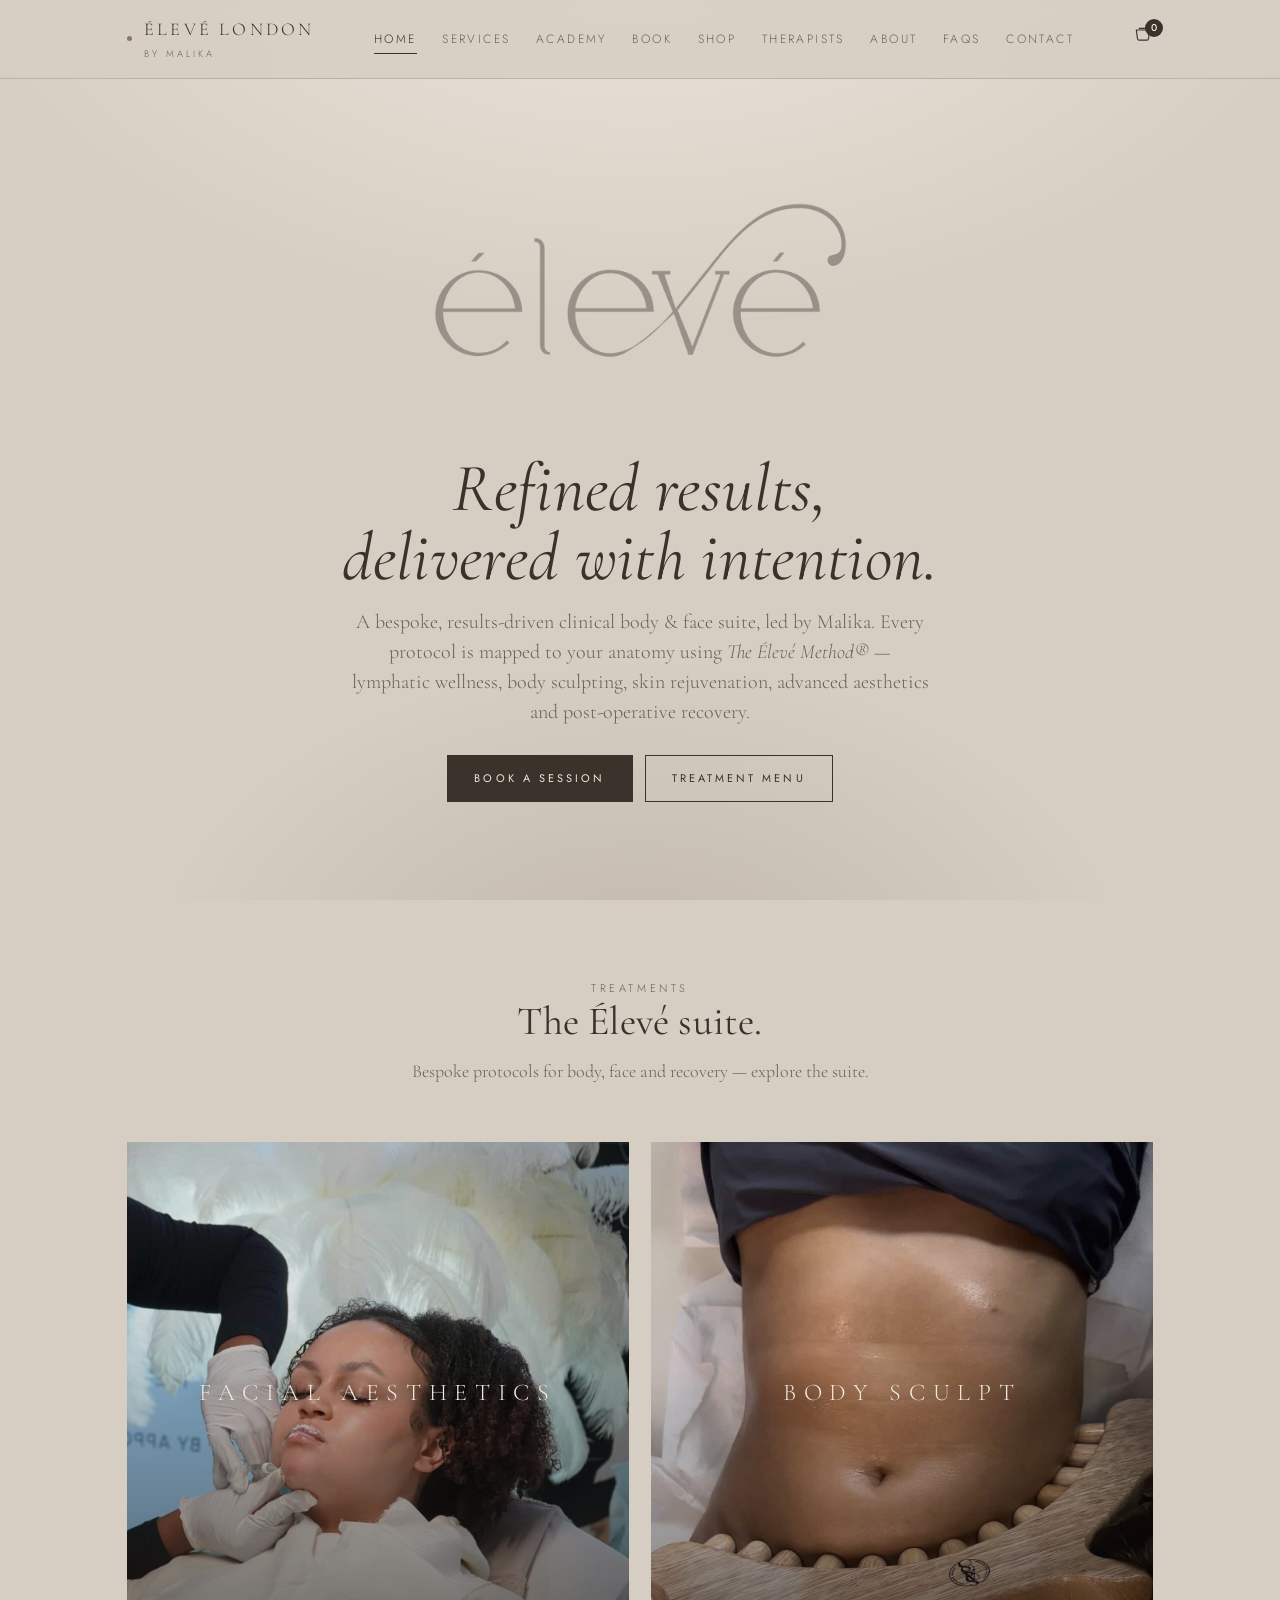
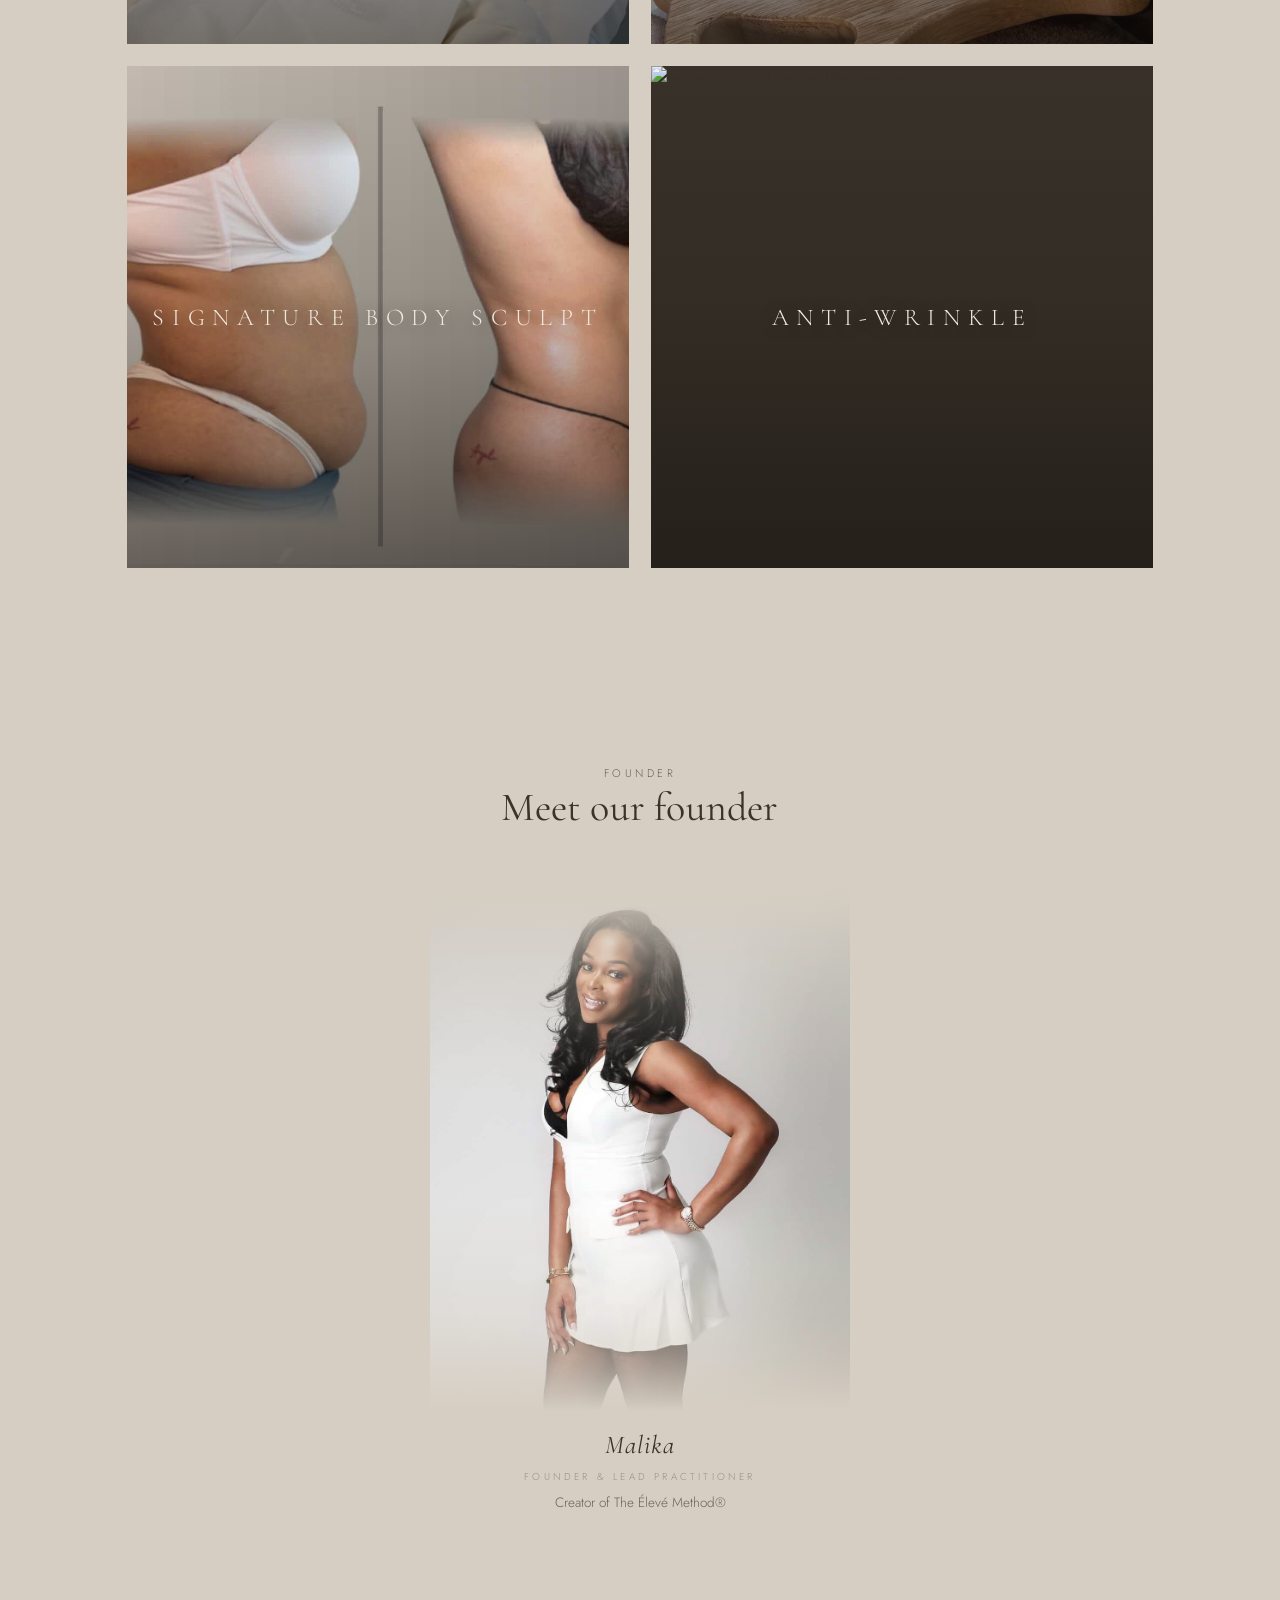
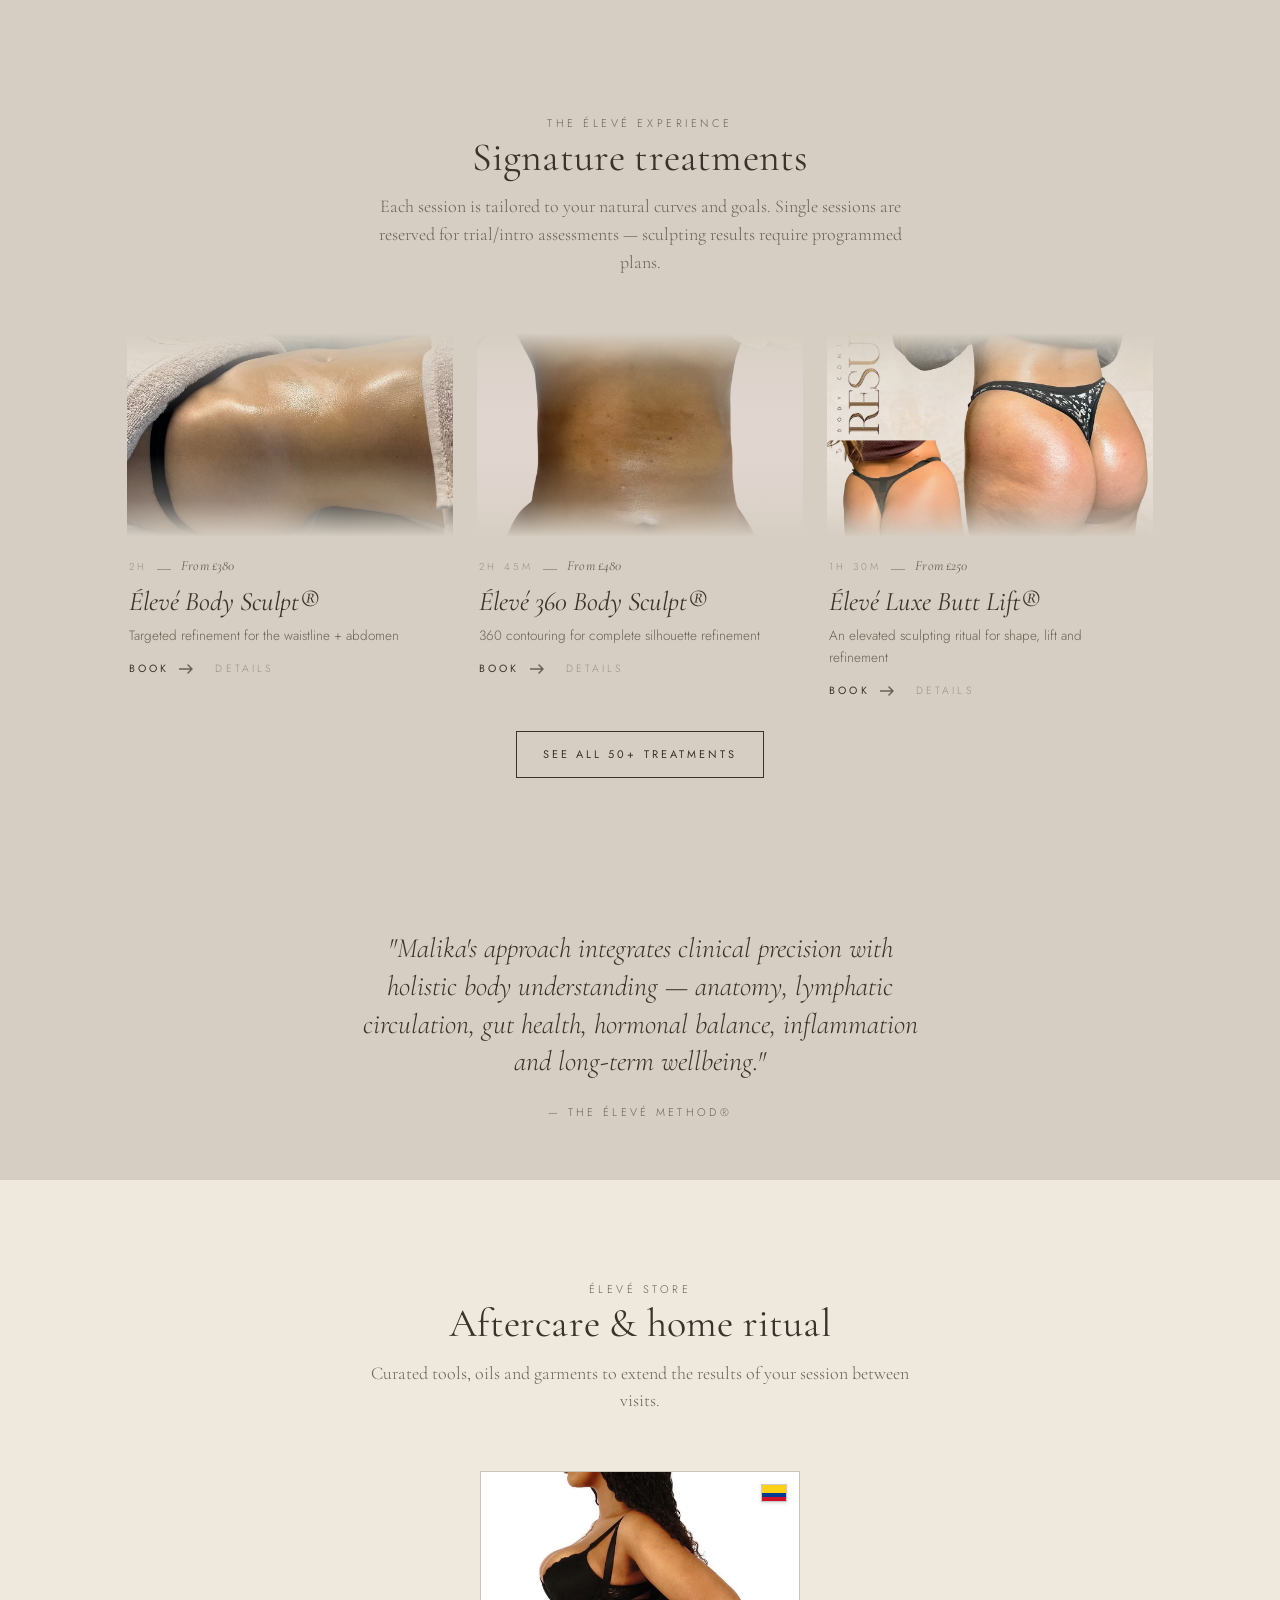
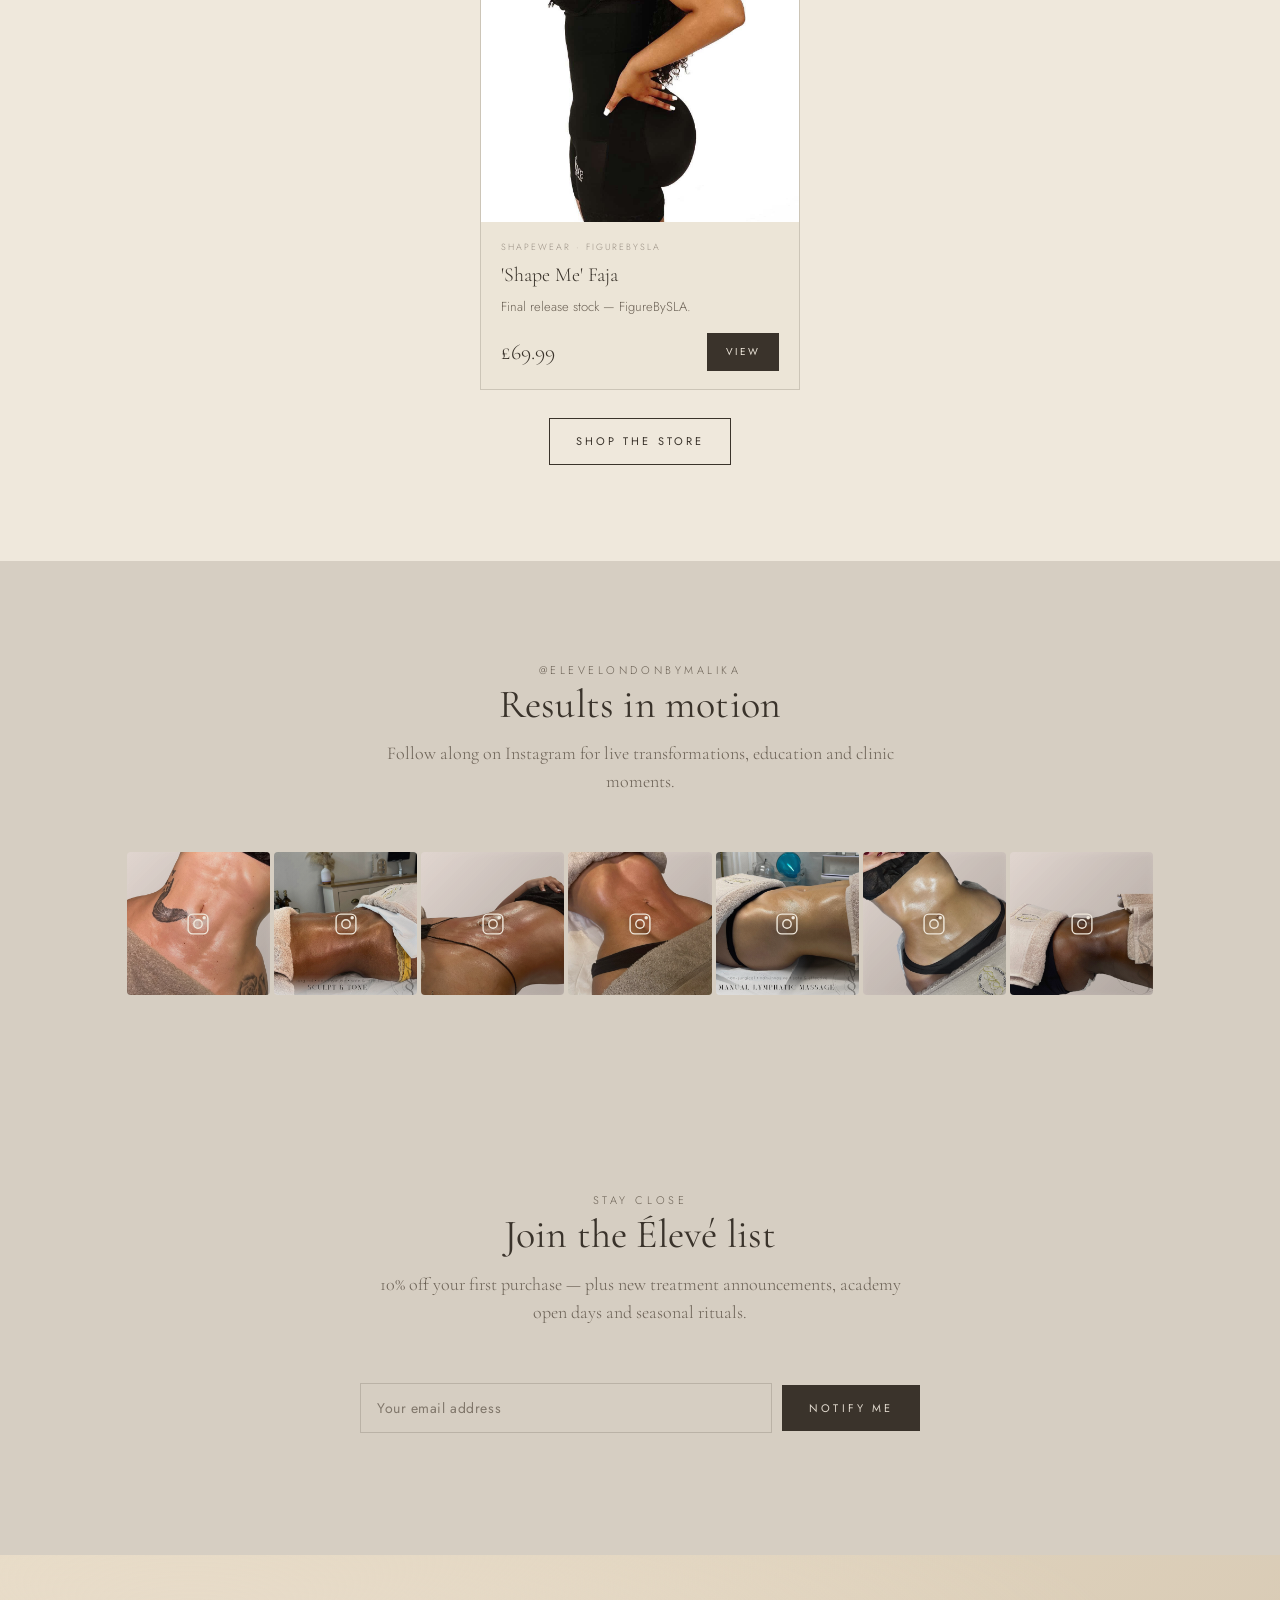
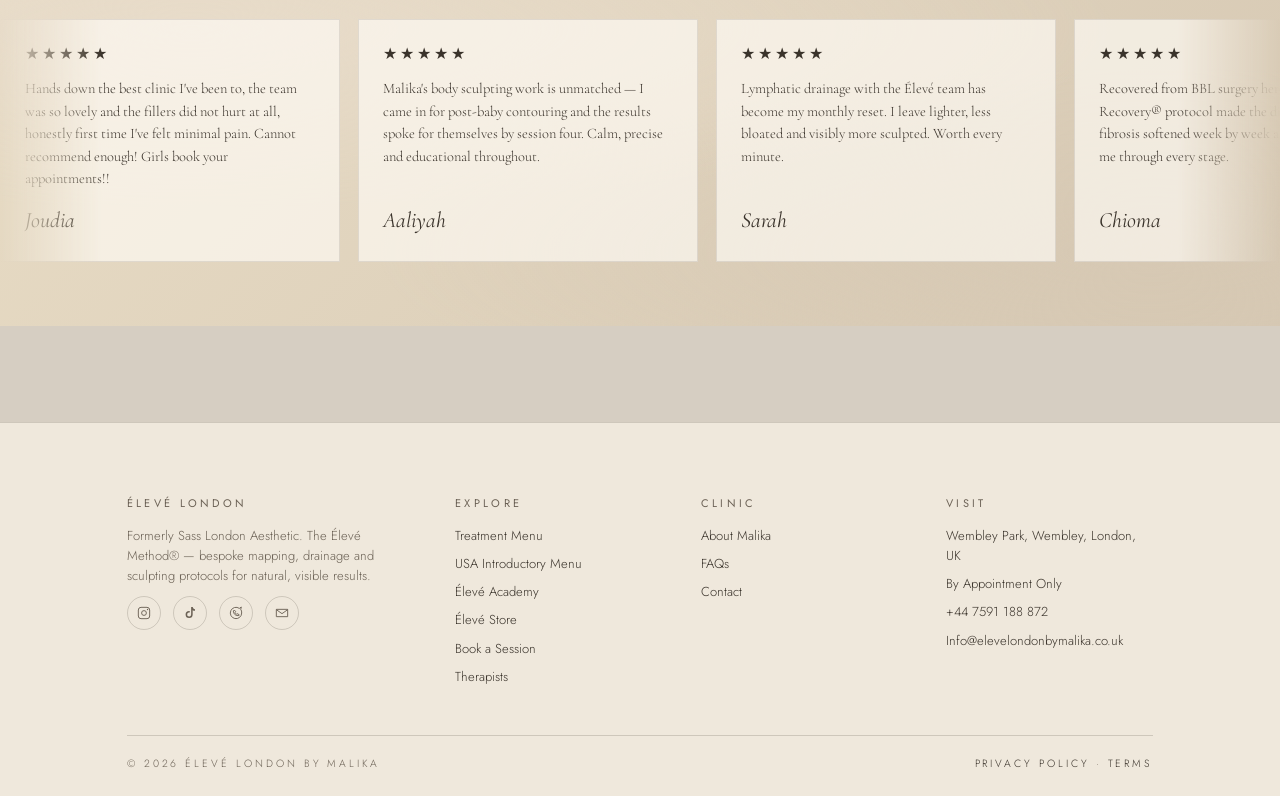
==== index.html @ 362d3569 "Home: rename Body Sculpting tile to Signature Body Sculpt with new image Co-Authored-By: Claude Sonn" ====
<!doctype html>
<html lang="en">
<head>
  <meta charset="utf-8" />
  <meta name="viewport" content="width=device-width, initial-scale=1" />
  <title>Élevé London by Malika — Body Sculpting, Post-Op Recovery, Lymphatic Drainage</title>
  <meta name="description" content="Wembley Park clinic led by Malika — The Élevé Method® for body sculpting, post-op recovery, lymphatic drainage, RF skin lift, fat dissolving and facial aesthetics. Formerly Sass London Aesthetic." />
  <meta name="theme-color" content="#d6cec2" />
  <link rel="icon" href="assets/logo.png" />
  <link rel="preconnect" href="https://fonts.googleapis.com" />
  <link rel="preconnect" href="https://fonts.gstatic.com" crossorigin />
  <link href="https://fonts.googleapis.com/css2?family=Cormorant+Garamond:ital,wght@0,300;0,400;0,500;1,300;1,400&family=Jost:wght@300;400;500&display=swap" rel="stylesheet" />
  <link rel="stylesheet" href="styles.css" />
</head>
<body>
  <div class="site">
    <header class="site-header" id="site-header"></header>

    <main>
      <section class="hero-home wrap">
        <img class="logo" src="assets/logo.png" alt="Élevé" />
        <h1>Refined results,<br/>delivered with intention.</h1>
        <p>A bespoke, results-driven clinical body &amp; face suite, led by Malika. Every protocol is mapped to your anatomy using <em>The Élevé Method®</em> — lymphatic wellness, body sculpting, skin rejuvenation, advanced aesthetics and post-operative recovery.</p>
        <div class="hero-ctas">
          <a href="book.html" class="btn">Book a Session</a>
          <a href="services.html" class="btn btn--ghost">Treatment Menu</a>
        </div>
      </section>

      <section class="section wrap">
        <div class="section-head">
          <span class="eyebrow">Treatments</span>
          <h2>The Élevé suite.</h2>
          <p>Bespoke protocols for body, face and recovery — explore the suite.</p>
        </div>
        <div class="treatment-tiles">
          <a class="treatment-tile" href="services.html#cat-face">
            <img src="assets/treatments/facial-aesthetics-2.jpg" alt="Facial aesthetics treatment" loading="lazy" />
            <span class="treatment-tile__label">Facial Aesthetics</span>
          </a>
          <a class="treatment-tile" href="services.html#cat-body">
            <img src="assets/treatments/body-sculpt-2.jpg" alt="Body sculpting treatment" loading="lazy" />
            <span class="treatment-tile__label">Body Sculpt</span>
          </a>
          <a class="treatment-tile" href="services.html#cat-body">
            <img src="assets/treatments/signature-body-sculpt.jpg" alt="Signature body sculpt treatment" loading="lazy" />
            <span class="treatment-tile__label">Signature Body Sculpt</span>
          </a>
          <a class="treatment-tile" href="services.html#cat-antiwrinkle">
            <img src="assets/treatments/anti-wrinkle.png" alt="Anti-wrinkle and dermal filler treatment" loading="lazy" />
            <span class="treatment-tile__label">Anti-Wrinkle</span>
          </a>
        </div>
      </section>

      <section class="section wrap">
        <div class="section-head">
          <span class="eyebrow">Founder</span>
          <h2>Meet our founder</h2>
        </div>
        <div class="founder-spotlight" id="teamCards"></div>
      </section>

      <section class="section wrap">
        <div class="section-head">
          <span class="eyebrow">The Élevé Experience</span>
          <h2>Signature treatments</h2>
          <p>Each session is tailored to your natural curves and goals. Single sessions are reserved for trial/intro assessments — sculpting results require programmed plans.</p>
        </div>
        <div class="grid grid--3" id="featuredServices">
          <!-- populated by JS -->
        </div>
        <div class="center" style="margin-top: 28px;">
          <a class="btn btn--ghost" href="services.html">See all 50+ treatments</a>
        </div>
      </section>

      <section class="section section--tight">
        <div class="wrap">
          <div class="quote">
            <p>"Malika's approach integrates clinical precision with holistic body understanding — anatomy, lymphatic circulation, gut health, hormonal balance, inflammation and long-term wellbeing."</p>
            <span class="cite">— The Élevé Method®</span>
          </div>
        </div>
      </section>

      <section class="section section--full">
        <div class="wrap">
          <div class="section-head">
            <span class="eyebrow">Élevé Store</span>
            <h2>Aftercare &amp; home ritual</h2>
            <p>Curated tools, oils and garments to extend the results of your session between visits.</p>
          </div>
          <div class="featured-products" id="featuredProducts"></div>
          <div class="center" style="margin-top: 28px;">
            <a class="btn btn--ghost" href="shop.html">Shop the store</a>
          </div>
        </div>
      </section>

      <section class="section wrap">
        <div class="section-head">
          <span class="eyebrow">@elevelondonbymalika</span>
          <h2>Results in motion</h2>
          <p>Follow along on Instagram for live transformations, education and clinic moments.</p>
        </div>
        <div class="ig-strip" aria-label="Instagram preview">
          <a class="ig-tile" href="https://www.instagram.com/p/DQ2MGWNjnlN/" target="_blank" rel="noopener" aria-label="View on Instagram">
            <img src="assets/ig/ig-1.jpg" alt="" loading="lazy"/>
          </a>
          <a class="ig-tile" href="https://www.instagram.com/p/C6-9T95NArk/" target="_blank" rel="noopener" aria-label="View on Instagram">
            <img src="assets/ig/ig-2.jpg" alt="" loading="lazy"/>
          </a>
          <a class="ig-tile" href="https://www.instagram.com/p/DKb__8KtPi2/?img_index=1" target="_blank" rel="noopener" aria-label="View on Instagram">
            <img src="assets/ig/ig-3.jpg" alt="" loading="lazy"/>
          </a>
          <a class="ig-tile" href="https://www.instagram.com/p/DRwgFAvDZoc/" target="_blank" rel="noopener" aria-label="View on Instagram">
            <img src="assets/ig/ig-4.jpg" alt="" loading="lazy"/>
          </a>
          <a class="ig-tile" href="https://www.instagram.com/p/C3FCpxet_jF/" target="_blank" rel="noopener" aria-label="View on Instagram">
            <img src="assets/ig/ig-5.jpg" alt="" loading="lazy"/>
          </a>
          <a class="ig-tile" href="https://www.instagram.com/p/DJTbYtBoxtx/?img_index=1" target="_blank" rel="noopener" aria-label="View on Instagram">
            <img src="assets/ig/ig-6.jpg" alt="" loading="lazy"/>
          </a>
          <a class="ig-tile" href="https://www.instagram.com/p/C5nm2thNUUs/?img_index=1" target="_blank" rel="noopener" aria-label="View on Instagram">
            <img src="assets/ig/ig-7.jpg" alt="" loading="lazy"/>
          </a>
        </div>
      </section>

      <section class="section wrap">
        <div class="section-head">
          <span class="eyebrow">Stay close</span>
          <h2>Join the Élevé list</h2>
          <p>10% off your first purchase — plus new treatment announcements, academy open days and seasonal rituals.</p>
        </div>
        <form class="signup" id="signup" novalidate>
          <label class="sr-only" for="email">Email address</label>
          <input id="email" name="email" type="email" autocomplete="email" placeholder="Your email address" required />
          <button type="submit">Notify Me</button>
          <p class="form-msg" role="status" aria-live="polite"></p>
        </form>
      </section>

      <section class="testimonials" aria-label="Client testimonials">
        <div class="testimonials__viewport">
          <div class="testimonials__track" id="testimonialsTrack"></div>
        </div>
      </section>
    </main>

    <div class="subscribe-modal" id="subscribeModal" role="dialog" aria-modal="true" aria-labelledby="subscribeModalTitle" hidden>
      <div class="subscribe-modal__backdrop" data-close></div>
      <div class="subscribe-modal__panel">
        <button class="subscribe-modal__close" type="button" aria-label="Close" data-close>×</button>
        <span class="eyebrow">10% off your first purchase</span>
        <h2 id="subscribeModalTitle">Join the Élevé list</h2>
        <p>Drop your email for new treatment announcements, academy open days and seasonal rituals — and a welcome 10% off.</p>
        <form class="signup" id="popupSignup" novalidate>
          <label class="sr-only" for="popupEmail">Email address</label>
          <input id="popupEmail" name="email" type="email" autocomplete="email" placeholder="Your email address" required />
          <button type="submit">Notify Me</button>
          <p class="form-msg" role="status" aria-live="polite"></p>
        </form>
      </div>
    </div>

    <footer class="site-footer" id="site-footer"></footer>
  </div>

  <script type="module">
    import { init, wireNewsletter } from "./js/app.js";
    import { loadServices, PRODUCTS, THERAPISTS, TESTIMONIALS } from "./data/data.js";

    init();

    /* ---------- Testimonials marquee (continuous horizontal scroll) ---------- */
    (function renderTestimonials() {
      const track = document.getElementById("testimonialsTrack");
      if (!track || !TESTIMONIALS.length) return;

      const card = (t) => `
        <article class="testimonial-card">
          <div class="testimonial-card__stars" aria-label="${t.stars} out of 5 stars">${"★".repeat(t.stars || 5)}</div>
          <blockquote class="testimonial-card__quote">${t.quote}</blockquote>
          <span class="testimonial-card__name">${t.name}</span>
        </article>
      `;
      // Render the set twice so the CSS translateX(-50%) loops seamlessly.
      track.innerHTML = TESTIMONIALS.map(card).join("") + TESTIMONIALS.map(card).join("");
    })();

    /* ---------- Subscribe pop-up (homepage only) ---------- */
    (function subscribePopup() {
      const modal = document.getElementById("subscribeModal");
      if (!modal) return;
      // Clean up any legacy flag from earlier versions.
      localStorage.removeItem("eleve.subscribePopup.dismissed");

      const KEY = "eleve.subscribePopup.dismissed";
      // Only suppress if visitor has actively dismissed it this session.
      if (sessionStorage.getItem(KEY)) return;

      wireNewsletter("popupSignup");

      const open = () => {
        modal.hidden = false;
        requestAnimationFrame(() => modal.classList.add("is-open"));
        document.body.classList.add("no-scroll");
      };
      const close = () => {
        modal.classList.remove("is-open");
        document.body.classList.remove("no-scroll");
        sessionStorage.setItem(KEY, "1");
        setTimeout(() => { modal.hidden = true; }, 300);
      };

      modal.querySelectorAll("[data-close]").forEach(el => el.addEventListener("click", close));
      document.addEventListener("keydown", (e) => {
        if (e.key === "Escape" && !modal.hidden) close();
      });
      const popupForm = modal.querySelector("#popupSignup");
      const popupMsg = popupForm?.querySelector(".form-msg");
      popupForm?.addEventListener("submit", () => {
        // wireNewsletter handles the post; only auto-close on success (.ok).
        setTimeout(() => {
          if (popupMsg?.classList.contains("ok")) close();
        }, 1600);
      });

      // Manual trigger for QA: window.elevePopup() forces it open.
      window.elevePopup = () => { sessionStorage.removeItem(KEY); open(); };

      setTimeout(open, 3000);
    })();

    const ARROW_SVG = `<svg class="arrow" viewBox="0 0 14 10" fill="none" stroke="currentColor" stroke-width="1.5" aria-hidden="true"><path d="M0 5h12M9 1l4 4-4 4" stroke-linecap="round" stroke-linejoin="round"/></svg>`;

    // Optional per-service photos — drop a jpg into /assets/services/{slug}.jpg
    // and add the slug here to use it on the home card instead of the gradient.
    const SERVICE_PHOTOS = {
      "eleve-body-sculpt":      "assets/services/eleve-body-sculpt.jpg",
      "eleve-360-body-sculpt":  "assets/services/eleve-360-body-sculpt.jpg",
      "eleve-luxe-butt-lift":   "assets/services/eleve-luxe-butt-lift.jpg",
    };

    (async () => {
      const services = await loadServices();
      const featured = ["eleve-body-sculpt", "eleve-360-body-sculpt", "eleve-luxe-butt-lift", "eleve-sculpt-detox", "eleve-rf-skin-lift", "eleve-lymp-reset-massage"]
        .map(slug => services.find(s => s.slug === slug)).filter(Boolean).slice(0, 3);
      // IG tiles: mark missing images so the placeholder overlay shows
      document.querySelectorAll(".ig-tile img").forEach(img => {
        img.addEventListener("error", () => img.parentElement.classList.add("missing"));
        if (img.complete && img.naturalWidth === 0) img.parentElement.classList.add("missing");
      });

      document.getElementById("featuredServices").innerHTML = featured.map((s) => {
        const photo = SERVICE_PHOTOS[s.slug];
        return `
        <article class="feature-card">
          <div class="feature-card__visual">
            ${photo ? `<img class="feature-card__photo" src="${photo}" alt="" loading="lazy" onerror="this.remove()"/>` : ""}
            <span class="feature-card__blob" aria-hidden="true"></span>
          </div>
          <div class="feature-card__body">
            <div class="feature-card__meta">
              <span>${s.durationLabel}</span>
              <span class="sep" aria-hidden="true"></span>
              <span class="price">From ${s.priceLabel}</span>
            </div>
            <h3 class="feature-card__title">${s.name}</h3>
            <p class="feature-card__desc">${(s.description || "").split("\n")[0]}</p>
            <div class="feature-card__actions">
              <a class="feature-card__cta" href="book.html?svc=${encodeURIComponent(s.slug)}">Book ${ARROW_SVG}</a>
              <a class="feature-card__secondary" href="services.html#${s.slug}">Details</a>
            </div>
          </div>
        </article>
      `;
      }).join("");

      const hasPhoto = (src) => typeof src === "string" && /\.(png|jpe?g|webp)$/i.test(src);
      const founder = THERAPISTS.find(t => t.id === "malika");
      if (founder) {
        document.getElementById("teamCards").innerHTML = `
          <article class="team-portrait team-portrait--solo">
            <div class="team-portrait__visual">
              ${hasPhoto(founder.avatar)
                ? `<img class="team-portrait__photo" src="${founder.avatar}" alt="${founder.name}" loading="lazy" onerror="this.remove()"/>`
                : `<span class="team-portrait__initial" aria-hidden="true">${founder.name[0]}</span>`}
            </div>
            <div class="team-portrait__body">
              <h4>${founder.name}</h4>
              <div class="role">${founder.title}</div>
              <p>${founder.short}</p>
            </div>
          </article>
        `;
      }

      const COLOMBIAN_FLAG = `<span class="co-flag" title="Sourced from Colombia" aria-label="Sourced from Colombia"><span class="co-flag__y"></span><span class="co-flag__b"></span><span class="co-flag__r"></span></span>`;
      const pFeat = PRODUCTS.filter(p => !p.hidden).slice(0, 4);
      document.getElementById("featuredProducts").innerHTML = pFeat.map(p => `
        <a class="product-card product-card--linked ${p.comingSoon ? "is-coming-soon" : ""}" href="shop.html#${p.id}">
          <div class="img-wrap">
            ${p.colombian ? COLOMBIAN_FLAG : ""}
            ${p.comingSoon ? `<span class="coming-soon-badge">Coming Soon</span>` : ""}
            <img src="${p.image}" alt="${p.name}" loading="lazy" onerror="this.onerror=null;this.src='assets/product-placeholder.svg';"/>
          </div>
          <div class="body">
            <span class="cat">${p.category}${p.brand ? ` · ${p.brand}` : ""}</span>
            <span class="name">${p.name}</span>
            <span class="tag">${p.tagline}</span>
            <div class="foot">
              <span class="price">${p.price != null ? `£${p.price}` : "—"}</span>
              <span class="btn btn--sm">${p.comingSoon ? "Notify" : "View"}</span>
            </div>
          </div>
        </a>
      `).join("");
    })();
  </script>
</body>
</html>
---- styles.css ----
:root {
  --bg: #d6cec2;
  --bg-soft: #e0d9ce;
  --bg-cream: #efe8dc;
  --ink: #3a332b;
  --ink-soft: #6b6155;
  --ink-faint: #9b9185;
  --accent: #8a7a68;
  --accent-ink: #5c4f3f;
  --rule: rgba(58, 51, 43, 0.18);
  --rule-strong: rgba(58, 51, 43, 0.36);
  --card: #ece5d7;
  --card-hover: #e4dccb;
  --success: #5a6b48;
  --error: #8a3a2a;
  --serif: "Cormorant Garamond", "Times New Roman", serif;
  --sans: "Jost", "Helvetica Neue", Arial, sans-serif;
  --max-content: 1180px;
  --gutter: clamp(24px, 6vw, 88px);
}

* { box-sizing: border-box; }

html, body {
  margin: 0; padding: 0;
  background: var(--bg);
  color: var(--ink);
  font-family: var(--sans);
  font-weight: 300;
  -webkit-font-smoothing: antialiased;
  -moz-osx-font-smoothing: grayscale;
  min-height: 100%;
}

body {
  background:
    radial-gradient(1200px 700px at 50% -10%, rgba(255, 250, 244, 0.55), transparent 60%),
    radial-gradient(900px 600px at 50% 110%, rgba(99, 84, 66, 0.18), transparent 55%),
    var(--bg);
  background-attachment: fixed;
  line-height: 1.55;
}

img { max-width: 100%; display: block; }

a { color: var(--ink); text-decoration: none; }
a:hover { color: var(--accent-ink); }

.sr-only {
  position: absolute; width: 1px; height: 1px; padding: 0; margin: -1px;
  overflow: hidden; clip: rect(0,0,0,0); border: 0;
}

/* ====== Serif / headings ====== */
h1, h2, h3, h4 {
  font-family: var(--serif);
  font-weight: 400;
  color: var(--ink);
  letter-spacing: 0.005em;
  margin: 0;
}
h1 { font-size: clamp(36px, 5.6vw, 68px); line-height: 1.02; font-style: italic; }
h2 { font-size: clamp(26px, 3.2vw, 40px); line-height: 1.12; }
h3 { font-size: clamp(18px, 1.8vw, 22px); line-height: 1.25; }
h4 { font-size: 16px; letter-spacing: 0.04em; text-transform: none; }

.eyebrow {
  font-family: var(--sans);
  font-weight: 300;
  letter-spacing: 0.32em;
  font-size: 11px;
  text-transform: uppercase;
  color: var(--ink-soft);
}

.mark {
  font-family: var(--sans);
  font-weight: 400;
  letter-spacing: 0.42em;
  font-size: 11px;
  color: var(--ink-soft);
  text-transform: uppercase;
}

.rule { border-top: 1px solid var(--rule); }

/* ====== Layout ====== */
.site {
  min-height: 100vh;
  min-height: 100svh;
  display: flex;
  flex-direction: column;
}

.wrap {
  width: 100%;
  max-width: var(--max-content);
  margin: 0 auto;
  padding: 0 var(--gutter);
}

/* ====== Header ====== */
.site-header {
  position: sticky; top: 0; z-index: 30;
  background: rgba(214, 206, 194, 0.88);
  backdrop-filter: blur(10px);
  -webkit-backdrop-filter: blur(10px);
  border-bottom: 1px solid var(--rule);
}
.nav {
  display: flex;
  align-items: center;
  justify-content: space-between;
  padding: 16px var(--gutter);
  gap: 16px;
  max-width: var(--max-content);
  margin: 0 auto;
}
.nav-brand {
  display: flex; align-items: center; gap: 12px;
  font-family: var(--serif);
  font-size: 18px;
  letter-spacing: 0.18em;
  color: var(--ink);
  text-transform: uppercase;
}
.nav-brand .dot {
  display: inline-block; width: 5px; height: 5px; border-radius: 50%;
  background: var(--accent);
}
.nav-brand small {
  display: block;
  font-family: var(--sans); font-weight: 300; font-size: 9.5px;
  letter-spacing: 0.32em; color: var(--ink-soft); text-transform: uppercase;
  margin-top: 3px;
}

.nav-links {
  display: flex; align-items: center; gap: clamp(14px, 2vw, 26px);
  font-size: 12px; letter-spacing: 0.2em; text-transform: uppercase;
  color: var(--ink-soft);
}
.nav-links a { color: var(--ink-soft); white-space: nowrap; transition: color .2s ease; }
.nav-links a.is-active, .nav-links a:hover { color: var(--ink); }
.nav-links a.is-active { position: relative; }
.nav-links a.is-active::after {
  content: ""; position: absolute; left: 0; right: 0; bottom: -6px; height: 1px; background: var(--ink);
}

.nav-actions { display: flex; align-items: center; gap: 10px; }
.nav-actions .cart-link { position: relative; }
.cart-count {
  position: absolute; top: -6px; right: -10px;
  background: var(--ink); color: var(--bg-cream);
  border-radius: 999px; font-size: 10px; font-weight: 500;
  min-width: 18px; height: 18px; display: inline-flex; align-items: center; justify-content: center;
  padding: 0 5px; letter-spacing: 0;
}

.menu-btn {
  display: none;
  background: none; border: 1px solid var(--rule); padding: 8px 10px;
  font: inherit; color: var(--ink); cursor: pointer;
}

@media (max-width: 900px) {
  .nav-links { display: none; }
  .nav-actions { gap: 18px; }
  .nav-actions .cart-link { padding-right: 6px; }
  .menu-btn { display: inline-flex; align-items: center; gap: 8px; }
  .nav-drawer.open .nav-links {
    display: flex; flex-direction: column; gap: 22px;
    position: fixed;
    top: 64px; left: 0; right: 0; bottom: 0;
    width: 100vw;
    height: calc(100dvh - 64px);
    height: calc(100vh - 64px);
    padding: 56px 32px 40px;
    background: var(--bg-cream);
    z-index: 40;
    font-family: var(--serif);
    font-size: 28px;
    letter-spacing: 0.01em;
    text-transform: none;
    align-items: flex-start;
    justify-content: flex-start;
    overflow-y: auto;
    overscroll-behavior: contain;
  }
  .nav-drawer.open .nav-links a {
    color: var(--ink);
    font-weight: 400;
    padding: 4px 0;
  }
  .nav-drawer.open .nav-links a.is-active {
    font-style: italic;
    color: var(--accent-ink);
  }
  .nav-drawer.open .nav-links a.is-active::after { display: none; }
  body:has(.nav-drawer.open) { overflow: hidden; }
}

/* ====== Buttons ====== */
.btn {
  display: inline-flex; align-items: center; justify-content: center; gap: 8px;
  appearance: none; cursor: pointer;
  background: var(--ink); color: var(--bg-cream);
  border: 1px solid var(--ink);
  padding: 14px 26px;
  font-family: var(--sans); font-weight: 400;
  letter-spacing: 0.28em; text-transform: uppercase;
  font-size: 11px;
  transition: background .25s ease, color .25s ease, transform .2s ease;
  text-align: center;
  white-space: nowrap;
}
.btn:hover { background: transparent; color: var(--ink); }
.btn:active { transform: translateY(1px); }
.btn--ghost {
  background: transparent; color: var(--ink);
}
.btn--ghost:hover { background: var(--ink); color: var(--bg-cream); }
.btn--sm { padding: 10px 18px; font-size: 10px; letter-spacing: 0.22em; }
.btn--block { width: 100%; }
.btn:disabled { opacity: 0.5; cursor: not-allowed; }

/* ====== Sections ====== */
main { flex: 1; }
.section { padding-block: clamp(48px, 8vw, 96px); }
.section--tight { padding-block: clamp(32px, 5vw, 56px); }
.section--full { background: var(--bg-cream); }
.section-head { text-align: center; margin-bottom: clamp(32px, 5vw, 56px); }
.section-head .eyebrow { margin-bottom: 12px; }
.section-head p { max-width: 60ch; margin: 14px auto 0; color: var(--ink-soft); font-family: var(--serif); font-size: clamp(15px, 1.5vw, 18px); line-height: 1.55; }

/* ====== Hero ====== */
.hero-home {
  padding: clamp(56px, 10vw, 120px) 0 clamp(40px, 6vw, 80px);
  text-align: center;
}
.hero-home .logo {
  width: min(70%, 420px); height: auto; margin: 0 auto 22px;
}
.hero-home h1 { margin-bottom: 14px; }
.hero-home p {
  max-width: 58ch; margin: 14px auto 28px;
  font-family: var(--serif); font-size: clamp(16px, 1.7vw, 20px);
  line-height: 1.5; color: var(--ink-soft);
}
.hero-ctas { display: flex; justify-content: center; gap: 12px; flex-wrap: wrap; }

/* Shop hero — editorial split layout */
.hero-shop {
  display: grid;
  grid-template-columns: minmax(0, 5fr) minmax(0, 6fr);
  min-height: clamp(520px, 80vh, 780px);
  background: var(--bg-cream);
  align-items: stretch;
  overflow: hidden;
}
.hero-shop__text {
  display: flex;
  flex-direction: column;
  justify-content: center;
  padding:
    clamp(64px, 9vw, 112px)
    clamp(32px, 5vw, 72px)
    clamp(64px, 9vw, 112px)
    max(var(--gutter), 5vw);
  max-width: 640px;
}
.hero-shop__text .eyebrow { margin-bottom: 18px; }
.hero-shop__text h1 {
  font-size: clamp(44px, 6.4vw, 88px);
  line-height: 0.98;
  margin-bottom: 22px;
}
.hero-shop__text p {
  font-family: var(--serif);
  font-size: clamp(17px, 1.6vw, 21px);
  line-height: 1.5;
  color: var(--ink-soft);
  margin: 0 0 28px;
  max-width: 44ch;
}
.hero-shop__link {
  align-self: flex-start;
  font-family: var(--sans);
  font-size: 11px;
  letter-spacing: 0.32em;
  text-transform: uppercase;
  color: var(--ink);
  padding-bottom: 4px;
  border-bottom: 1px solid var(--ink);
  transition: gap .2s ease, color .2s ease, border-color .2s ease;
  display: inline-flex;
  align-items: center;
  gap: 10px;
}
.hero-shop__link:hover {
  color: var(--accent-ink);
  border-color: var(--accent-ink);
  gap: 14px;
}

.hero-shop__image {
  position: relative;
  overflow: hidden;
  background: #e7d6c5;
  min-height: 440px;
}
.hero-shop__image img {
  position: absolute; inset: 0;
  width: 100%; height: 100%;
  object-fit: cover;
  object-position: center 20%;
}

@media (max-width: 860px) {
  /* Editorial masthead: full-bleed tall image with cream-gradient scrim for overlay text */
  .hero-shop {
    display: flex;
    flex-direction: column;
    position: relative;
    min-height: 0;
    padding: 0;
    grid-template-columns: none;
    background: #e7d6c5;
    overflow: hidden;
  }

  .hero-shop__text { display: contents; }

  .hero-shop__image {
    order: 1;
    width: 100%;
    aspect-ratio: 4 / 5;
    background: #e7d6c5;
    position: relative;
    overflow: hidden;
    min-height: 0;
  }
  .hero-shop__image::before {
    content: "";
    position: absolute;
    top: 0; left: 0; right: 0;
    height: 52%;
    background: linear-gradient(
      to bottom,
      rgba(231, 214, 197, 0.94) 0%,
      rgba(231, 214, 197, 0.78) 28%,
      rgba(231, 214, 197, 0.45) 60%,
      rgba(231, 214, 197, 0) 100%
    );
    z-index: 1;
    pointer-events: none;
  }
  .hero-shop__image img {
    position: absolute;
    inset: 0;
    width: 100%;
    height: 100%;
    object-fit: cover;
    object-position: center center;
    display: block;
  }

  /* Overlay masthead on the scrim */
  .hero-shop__text .eyebrow {
    position: absolute;
    top: clamp(32px, 8vw, 50px);
    left: 0; right: 0;
    text-align: center;
    z-index: 3;
    margin: 0;
  }
  .hero-shop__text h1 {
    position: absolute;
    top: clamp(58px, 13.5vw, 84px);
    left: 0; right: 0;
    text-align: center;
    font-size: clamp(50px, 13vw, 78px);
    line-height: 0.92;
    letter-spacing: -0.005em;
    z-index: 3;
    margin: 0;
    padding: 0 var(--gutter);
    color: var(--ink);
  }

  .hero-shop__text p {
    order: 2;
    font-family: var(--serif);
    font-style: italic;
    font-size: clamp(16px, 4.2vw, 19px);
    line-height: 1.45;
    color: var(--ink-soft);
    text-align: center;
    max-width: 32ch;
    margin: 0 auto;
    padding: clamp(28px, 7vw, 42px) var(--gutter) 0;
  }
  .hero-shop__link {
    order: 3;
    align-self: center;
    margin: clamp(20px, 5vw, 30px) 0 clamp(36px, 8vw, 52px);
  }
}

/* ====== Cards / grids ====== */
.grid { display: grid; gap: clamp(16px, 2.4vw, 24px); }
.grid--2 { grid-template-columns: repeat(2, minmax(0, 1fr)); }
.grid--3 { grid-template-columns: repeat(3, minmax(0, 1fr)); }
.grid--4 { grid-template-columns: repeat(4, minmax(0, 1fr)); }
.grid--5 {
  grid-template-columns: repeat(auto-fit, 220px);
  justify-content: center;
}

@media (max-width: 1100px) {
  .grid--5 { grid-template-columns: repeat(3, minmax(0, 1fr)); }
}
@media (max-width: 900px) {
  .grid--4 { grid-template-columns: repeat(2, minmax(0, 1fr)); }
  .grid--3 { grid-template-columns: 1fr; }
  .grid--5 { grid-template-columns: 1fr; }
}
@media (max-width: 560px) {
  .grid--2, .grid--4 { grid-template-columns: 1fr; }
}

@media (max-width: 900px) {
  .feature-card {
    max-width: 420px;
    margin: 0 auto;
    width: 100%;
  }
  .feature-card__visual { aspect-ratio: 16 / 10; }
  .feature-card__body { padding: 16px 18px 18px; gap: 6px; }
  .feature-card__title { font-size: 20px; line-height: 1.2; }
  .feature-card__desc { font-size: 13px; line-height: 1.5; }
  .feature-card__actions { padding-top: 10px; }
  .feature-card__cta { font-size: 10px; letter-spacing: 0.24em; }
  .feature-card__secondary { font-size: 10px; }

  /* Signature treatments become a horizontal snap scroller on mobile */
  #featuredServices {
    display: flex;
    grid-template-columns: none;
    overflow-x: auto;
    overflow-y: hidden;
    scroll-snap-type: x proximity;
    scroll-padding-left: var(--gutter);
    gap: 22px;
    padding: 4px var(--gutter) 12px;
    margin: 0 calc(var(--gutter) * -1);
    -webkit-overflow-scrolling: touch;
    overscroll-behavior-inline: contain;
    scrollbar-width: none;
  }
  #featuredServices::-webkit-scrollbar { display: none; }
  #featuredServices .feature-card {
    flex: 0 0 78%;
    width: 78%;
    max-width: 300px;
    min-width: 240px;
    margin: 0;
    scroll-snap-align: start;
  }
  #featuredServices .feature-card__visual { aspect-ratio: 4 / 5; }
  #featuredServices .feature-card__body { padding: 12px 6px 0; }
  #featuredServices .feature-card__title { font-size: 19px; }
  #featuredServices .feature-card__desc {
    font-size: 12.5px;
    display: -webkit-box;
    -webkit-line-clamp: 2;
    -webkit-box-orient: vertical;
    overflow: hidden;
  }
}

.card {
  background: var(--card);
  border: 1px solid var(--rule);
  padding: clamp(20px, 2.4vw, 28px);
  display: flex; flex-direction: column; gap: 12px;
  transition: background .2s ease, transform .2s ease;
}
.card:hover { background: var(--card-hover); }
.card h3 { margin-bottom: 4px; }
.card .meta {
  display: flex; gap: 14px; flex-wrap: wrap;
  font-size: 11px; letter-spacing: 0.18em; text-transform: uppercase;
  color: var(--ink-soft);
}
.card .price {
  font-family: var(--serif); font-size: clamp(20px, 2.2vw, 26px);
  color: var(--ink);
}
.card .price small { font-family: var(--sans); font-size: 11px; letter-spacing: 0.22em; text-transform: uppercase; color: var(--ink-soft); }
.card p { margin: 0; color: var(--ink-soft); font-size: 14px; line-height: 1.6; }
.card-actions { margin-top: auto; display: flex; gap: 8px; flex-wrap: wrap; }

.badge {
  display: inline-block;
  border: 1px solid var(--rule);
  padding: 4px 10px; font-size: 10px; letter-spacing: 0.22em;
  text-transform: uppercase; color: var(--ink-soft);
}
.badge--pkg { background: var(--ink); color: var(--bg-cream); border-color: var(--ink); }

/* ====== Feature card (home signature treatments) — modern editorial ====== */
.feature-card {
  position: relative;
  background: transparent;
  border: 0;
  border-radius: 0;
  padding: 0;
  display: flex; flex-direction: column;
  isolation: isolate;
}

.feature-card__visual {
  position: relative;
  aspect-ratio: 16 / 10;
  overflow: hidden;
  border-radius: 0;
  background:
    radial-gradient(120% 90% at 20% 20%,  rgba(232, 220, 203, 0.9) 0%, transparent 60%),
    radial-gradient(100% 80% at 85% 30%, rgba(214, 200, 179, 0.85) 0%, transparent 55%),
    linear-gradient(135deg, #dccfba 0%, #c4b39b 100%);
  background-size: 200% 200%, 200% 200%, 100% 100%;
  animation: meshShift 18s ease-in-out infinite alternate;
}
.feature-card__visual::after {
  content: "";
  position: absolute; inset: 0;
  background:
    linear-gradient(to bottom,
      var(--bg) 0%,
      rgba(214, 206, 194, 0.35) 18%,
      transparent 40%,
      transparent 60%,
      rgba(214, 206, 194, 0.35) 82%,
      var(--bg) 100%);
  pointer-events: none;
  z-index: 1;
}

/* When the card has a real photo, it sits on top of the gradient fallback */
.feature-card__photo {
  position: absolute; inset: 0;
  width: 100%; height: 100%;
  object-fit: cover;
  object-position: center;
  transition: transform .6s ease;
  z-index: 0;
}
.feature-card:hover .feature-card__photo { transform: scale(1.03); }
/* When a photo exists, mute the animated mesh (won't be seen anyway) and keep chips readable */
.feature-card__visual:has(.feature-card__photo) { animation: none; }
.feature-card__visual:has(.feature-card__photo) .feature-card__blob { display: none; }

.feature-card__blob {
  position: absolute;
  inset: 0;
  pointer-events: none;
  mix-blend-mode: soft-light;
  opacity: .9;
}
.feature-card__blob::before,
.feature-card__blob::after {
  content: "";
  position: absolute;
  border-radius: 50%;
  filter: blur(28px);
}
.feature-card__blob::before {
  width: 70%; height: 70%;
  top: -20%; right: -10%;
  background: radial-gradient(circle, #f3b7a6 0%, transparent 65%);
  animation: blobFloat 11s ease-in-out infinite;
}
.feature-card__blob::after {
  width: 60%; height: 60%;
  bottom: -25%; left: -15%;
  background: radial-gradient(circle, #7a5a48 0%, transparent 60%);
  animation: blobFloat 14s ease-in-out infinite reverse;
}

.feature-card__tag,
.feature-card__price-chip { display: none; }

.feature-card__body {
  padding: 18px 2px 4px;
  display: flex; flex-direction: column;
  gap: 8px;
  flex: 1;
}

.feature-card__meta {
  display: flex; align-items: baseline; gap: 10px;
  font-family: var(--sans);
  font-weight: 300;
  font-size: 10px;
  letter-spacing: 0.32em;
  text-transform: uppercase;
  color: var(--ink-faint);
}
.feature-card__meta .sep {
  width: 14px; height: 1px;
  background: var(--rule-strong);
  display: inline-block;
}
.feature-card__meta .price {
  font-family: var(--serif); font-style: italic; font-weight: 400;
  letter-spacing: 0.01em;
  text-transform: none;
  font-size: 14px;
  color: var(--ink-soft);
}

.feature-card__title {
  font-family: var(--serif);
  font-weight: 400;
  font-style: italic;
  font-size: clamp(22px, 2.1vw, 28px);
  line-height: 1.15;
  color: var(--ink);
  letter-spacing: 0;
  margin: 2px 0 0;
}

.feature-card__desc {
  color: var(--ink-soft);
  font-family: var(--sans);
  font-weight: 300;
  font-size: 13.5px;
  line-height: 1.6;
  margin: 0;
  max-width: 38ch;
}

.feature-card__actions {
  margin-top: 6px;
  padding-top: 0;
  display: flex;
  align-items: center;
  gap: 22px;
  border: 0;
}

.feature-card__cta {
  font-family: var(--sans);
  font-weight: 400;
  font-size: 10.5px;
  letter-spacing: 0.3em;
  text-transform: uppercase;
  color: var(--ink);
  text-decoration: none;
  display: inline-flex; align-items: center; gap: 10px;
  transition: gap .3s ease, color .3s ease;
}
.feature-card__cta:hover { gap: 14px; color: var(--accent-ink); }
.feature-card__cta .arrow { width: 14px; height: 10px; opacity: .7; }

.feature-card__secondary {
  font-family: var(--sans);
  font-size: 10.5px;
  letter-spacing: 0.3em;
  text-transform: uppercase;
  color: var(--ink-faint);
  text-decoration: none;
  position: relative;
  transition: color .25s ease;
}
.feature-card__secondary:hover { color: var(--ink-soft); }

.feature-card:hover .feature-card__visual { background-position: 100% 100%, 100% 100%, 0 0; }

@keyframes meshShift {
  0%   { background-position: 0% 0%, 0% 0%, 0% 0%; }
  100% { background-position: 60% 80%, 100% 50%, 100% 100%; }
}
@keyframes blobFloat {
  0%, 100% { transform: translate(0, 0) scale(1); }
  50%      { transform: translate(14px, -10px) scale(1.08); }
}
@keyframes pulseDot {
  0%   { box-shadow: 0 0 0 0 rgba(200, 92, 64, 0.55); }
  70%  { box-shadow: 0 0 0 10px rgba(200, 92, 64, 0); }
  100% { box-shadow: 0 0 0 0 rgba(200, 92, 64, 0); }
}

/* ====== Category tabs ====== */
.tabs {
  display: flex; flex-wrap: wrap; gap: 8px; justify-content: center;
  margin: 0 0 clamp(28px, 4vw, 44px);
}
.tab {
  background: transparent; border: 1px solid var(--rule);
  padding: 10px 16px; font-family: var(--sans); font-size: 11px;
  letter-spacing: 0.2em; text-transform: uppercase; color: var(--ink-soft);
  cursor: pointer; transition: all .2s ease;
}
.tab:hover { color: var(--ink); border-color: var(--ink); }
.tab.is-active { background: var(--ink); color: var(--bg-cream); border-color: var(--ink); }

/* ====== Forms ====== */
.field { display: flex; flex-direction: column; gap: 6px; margin-bottom: 14px; }
.field > label {
  font-size: 11px; letter-spacing: 0.22em; text-transform: uppercase; color: var(--ink-soft);
}
.field input, .field select, .field textarea {
  appearance: none;
  background: transparent;
  border: 1px solid var(--rule);
  padding: 13px 14px;
  font-family: var(--sans); font-size: 14px; color: var(--ink);
  outline: none;
  transition: border-color .2s ease;
  border-radius: 0;
}
.field input:focus, .field select:focus, .field textarea:focus { border-color: var(--ink); }
.field textarea { resize: vertical; min-height: 90px; }
.fields-row { display: grid; grid-template-columns: 1fr 1fr; gap: 14px; }
@media (max-width: 560px) { .fields-row { grid-template-columns: 1fr; } }

.signup {
  display: flex; flex-wrap: wrap; gap: 10px; align-items: center; justify-content: center;
  width: min(560px, 100%); margin: 0 auto;
}
.signup input[type="email"] {
  flex: 1 1 260px; min-width: 0;
  background: transparent; border: 1px solid var(--rule); border-radius: 0;
  padding: 14px 16px; font-family: var(--sans); font-size: 14px;
  letter-spacing: 0.04em; color: var(--ink); outline: none;
}
.signup input[type="email"]::placeholder { color: var(--ink-soft); opacity: 0.8; }
.signup input[type="email"]:focus { border-color: var(--ink); }
.signup button {
  appearance: none; background: var(--ink); color: var(--bg-soft);
  border: 1px solid var(--ink); padding: 14px 26px;
  font-family: var(--sans); font-weight: 400; letter-spacing: 0.28em;
  text-transform: uppercase; font-size: 11px; cursor: pointer;
  transition: background .25s ease, color .25s ease, transform .25s ease;
}
.signup button:hover { background: transparent; color: var(--ink); }
.form-msg { width: 100%; margin: 4px 0 0; font-size: 12px; letter-spacing: 0.06em; color: var(--ink-soft); min-height: 1em; text-align: center; }
.form-msg.ok { color: var(--success); }
.form-msg.err { color: var(--error); }

/* ====== Services list ====== */
.service-row {
  display: grid;
  grid-template-columns: 1fr auto;
  align-items: start;
  gap: 20px;
  padding: 22px 0;
  border-top: 1px solid var(--rule);
}
.service-row:last-child { border-bottom: 1px solid var(--rule); }
.service-row .name {
  font-family: var(--serif);
  font-size: clamp(18px, 1.8vw, 22px);
  margin-bottom: 4px;
}
.service-row .meta { font-size: 11px; letter-spacing: 0.22em; text-transform: uppercase; color: var(--ink-soft); margin-bottom: 6px; }
.service-row .desc { max-width: 72ch; color: var(--ink-soft); font-size: 14px; white-space: pre-line; }
.service-row .side { text-align: right; display: flex; flex-direction: column; gap: 10px; align-items: flex-end; min-width: 130px; }
.service-row .price { font-family: var(--serif); font-size: clamp(22px, 2.2vw, 28px); color: var(--ink); }

/* ====== Region toggle (UK ↔ USA) ====== */
.region-toggle {
  margin: 0 auto clamp(28px, 4vw, 40px);
  border: 1px solid var(--rule);
  padding: 6px;
  width: max-content;
  max-width: 100%;
  flex-wrap: wrap;
  gap: 4px;
  justify-content: center;
}
.region-toggle .tab {
  border: 1px solid transparent;
  padding: 12px 22px;
  font-size: 12px;
  letter-spacing: 0.24em;
}
.region-toggle .tab.is-active {
  background: var(--ink);
  color: var(--bg-cream);
  border-color: var(--ink);
}
@media (max-width: 480px) {
  .region-toggle { width: 100%; }
  .region-toggle .tab { flex: 1 1 0; padding: 10px 12px; letter-spacing: 0.16em; }
}

/* ====== Therapist switcher (Services menu) ====== */
.menu-switcher {
  display: flex;
  flex-direction: column;
  align-items: center;
  gap: 12px;
  margin: 0 0 24px;
}
.menu-switcher__label {
  font-family: var(--sans);
  font-size: 11px;
  letter-spacing: 0.28em;
  text-transform: uppercase;
  color: var(--ink-faint);
}
.tabs.tabs--therapist { margin-bottom: 0; }

/* ====== Session-pack picker ====== */
.pack-picker {
  margin-top: 16px;
  display: inline-flex;
  flex-direction: column;
  gap: 6px;
  max-width: 320px;
}
.pack-picker__label {
  font-family: var(--sans);
  font-size: 11px;
  letter-spacing: 0.22em;
  text-transform: uppercase;
  color: var(--ink-soft);
}
.pack-picker__select {
  appearance: none;
  background: transparent;
  border: 1px solid var(--rule);
  padding: 10px 36px 10px 12px;
  font-family: var(--serif);
  font-size: 15px;
  color: var(--ink);
  outline: none;
  cursor: pointer;
  background-image: linear-gradient(45deg, transparent 50%, var(--ink) 50%), linear-gradient(135deg, var(--ink) 50%, transparent 50%);
  background-position: calc(100% - 18px) 50%, calc(100% - 12px) 50%;
  background-size: 6px 6px, 6px 6px;
  background-repeat: no-repeat;
  border-radius: 0;
  transition: border-color .2s ease;
}
.pack-picker__select:focus { border-color: var(--ink); }
.pack-picker__tagline {
  margin-top: 8px;
  font-family: var(--sans);
  font-size: 12px;
  letter-spacing: 0.06em;
  color: var(--ink-soft);
  min-height: 1em;
}
.pack-picker__tagline:empty { margin-top: 0; }

@media (max-width: 560px) {
  .service-row { grid-template-columns: 1fr; }
  .service-row .side { align-items: flex-start; text-align: left; }
}

/* ====== Model rates (Isabel) ====== */
.eyebrow--accent { color: var(--ink); }
.model-rates__head { text-align: center; margin-bottom: 28px; }
.model-rates__head h2 { margin: 8px 0 10px; }
.model-rates__head .blurb { max-width: 60ch; margin: 0 auto; }

.model-rate-row {
  border-top: 1px solid var(--rule);
  padding: 24px 0 22px;
}
.model-rate-row:last-child { border-bottom: 1px solid var(--rule); }
.model-rate-row__head {
  display: flex;
  align-items: baseline;
  justify-content: space-between;
  gap: 16px;
  flex-wrap: wrap;
  margin-bottom: 14px;
}
.model-rate-row__head h3 {
  font-family: var(--serif);
  font-size: clamp(20px, 2vw, 26px);
  margin: 0;
}
.model-rate-row__badge {
  font-family: var(--sans);
  font-size: 11px;
  letter-spacing: 0.22em;
  text-transform: uppercase;
  color: var(--ink-soft);
  border: 1px solid var(--rule);
  padding: 6px 10px;
  border-radius: 999px;
  white-space: nowrap;
}
.model-rate-row__list {
  list-style: none;
  margin: 0;
  padding: 0;
  display: grid;
  gap: 8px;
}
.model-rate-row__list li {
  display: grid;
  grid-template-columns: 1fr auto auto;
  align-items: center;
  gap: 16px;
  padding: 10px 0;
  border-top: 1px dashed var(--rule);
}
.model-rate-row__list li:first-child { border-top: 0; }
.model-rate-row__sessions {
  font-family: var(--serif);
  font-size: 17px;
  color: var(--ink);
}
.model-rate-row__price {
  font-family: var(--serif);
  font-size: clamp(18px, 1.8vw, 22px);
  color: var(--ink);
  letter-spacing: 0.01em;
}
.model-rate-row__cta {
  font-family: var(--sans);
  font-size: 11px;
  letter-spacing: 0.22em;
  text-transform: uppercase;
  color: var(--ink);
  text-decoration: none;
  border: 1px solid var(--ink);
  padding: 8px 14px;
  transition: background .2s ease, color .2s ease;
}
.model-rate-row__cta:hover { background: var(--ink); color: var(--bg-cream); }

@media (max-width: 560px) {
  .model-rate-row__list li {
    grid-template-columns: 1fr auto;
    gap: 8px 14px;
  }
  .model-rate-row__cta { grid-column: 1 / -1; justify-self: start; }
}

/* ====== USA introductory menu ====== */
.usa-note {
  display: flex;
  align-items: center;
  gap: 14px;
  margin: 0 0 28px;
  padding: 14px 16px;
  border: 1px solid var(--rule);
  background: var(--bg-cream);
  font-family: var(--serif);
  font-size: 14px;
  color: var(--ink-soft);
}
.usa-note__pill {
  font-family: var(--sans);
  font-size: 11px;
  letter-spacing: 0.22em;
  text-transform: uppercase;
  color: var(--ink);
  border: 1px solid var(--ink);
  padding: 4px 10px;
  white-space: nowrap;
}

.service-row--usa .tier-tag {
  display: inline-block;
  margin-left: 10px;
  font-family: var(--sans);
  font-size: 10px;
  letter-spacing: 0.24em;
  text-transform: uppercase;
  color: var(--ink-soft);
  border: 1px solid var(--rule);
  padding: 3px 8px;
  vertical-align: middle;
}
.service-row--usa .price-stack {
  display: flex;
  flex-direction: column;
  align-items: flex-end;
  gap: 2px;
  line-height: 1.1;
}
.service-row--usa .rrp {
  font-family: var(--sans);
  font-size: 12px;
  letter-spacing: 0.04em;
  color: var(--ink-faint);
  text-decoration: line-through;
  text-decoration-color: var(--ink-faint);
}
.service-row--usa .rrp em {
  font-style: normal;
  text-decoration: none;
  display: inline-block;
  margin-left: 4px;
  letter-spacing: 0.18em;
  text-transform: uppercase;
  font-size: 10px;
  color: var(--ink-faint);
}
@media (max-width: 560px) {
  .service-row--usa .price-stack { align-items: flex-start; }
}

/* ====== Product (small card) ====== */
.featured-products {
  display: grid;
  grid-template-columns: repeat(auto-fit, minmax(240px, 320px));
  gap: clamp(16px, 2vw, 24px);
  justify-content: center;
}
.product-card--linked { color: inherit; text-decoration: none; cursor: pointer; }
.product-card--linked:hover { box-shadow: 0 14px 40px rgba(58, 51, 43, 0.08); }
.product-card { background: var(--card); border: 1px solid var(--rule); display: flex; flex-direction: column; }
.product-card .img-wrap {
  position: relative;
  aspect-ratio: 1 / 1.1;
  overflow: hidden;
  background: var(--bg-cream);
  display: flex; align-items: center; justify-content: center;
}
.product-card .img-wrap img { width: 100%; height: 100%; object-fit: cover; display: block; transition: transform .6s ease; }
.product-card:hover .img-wrap img { transform: scale(1.04); }
.product-card .body { padding: 18px 20px; display: flex; flex-direction: column; gap: 6px; flex: 1; }
.product-card .cat { font-size: 9px; letter-spacing: 0.22em; text-transform: uppercase; color: var(--ink-faint); white-space: nowrap; overflow: hidden; text-overflow: ellipsis; }
.product-card .name { font-family: var(--serif); font-size: 20px; }
.product-card .tag { color: var(--ink-soft); font-size: 13px; }
.product-card .product-details {
  margin-top: 8px;
  border-top: 1px solid var(--rule);
}
.product-card .product-details > summary {
  cursor: pointer;
  list-style: none;
  display: flex;
  align-items: center;
  justify-content: space-between;
  gap: 12px;
  padding: 10px 0;
  font-family: var(--sans);
  font-size: 11px;
  letter-spacing: 0.22em;
  text-transform: uppercase;
  color: var(--ink);
  user-select: none;
}
.product-card .product-details > summary::-webkit-details-marker { display: none; }
.product-card .product-details__icon {
  font-family: var(--serif);
  font-size: 18px;
  line-height: 1;
  color: var(--ink-soft);
  transition: transform .2s ease;
}
.product-card .product-details[open] .product-details__icon { transform: rotate(45deg); }
.product-card .product-details__body {
  padding-bottom: 4px;
  display: flex;
  flex-direction: column;
  gap: 8px;
}
.product-card .product-intro {
  font-family: var(--serif);
  font-style: italic;
  font-size: 14px;
  line-height: 1.45;
  color: var(--ink-soft);
  margin: 0;
}
.product-card .product-description {
  font-size: 13px;
  line-height: 1.5;
  color: var(--ink-soft);
  margin: 0;
}
.product-card .product-subhead {
  font-family: var(--sans);
  font-size: 11px;
  letter-spacing: 0.22em;
  text-transform: uppercase;
  color: var(--ink);
  margin: 4px 0 0;
}
.product-card .product-features {
  list-style: none;
  margin: 4px 0 0;
  padding: 0;
  display: flex;
  flex-direction: column;
  gap: 4px;
  font-size: 13px;
  color: var(--ink-soft);
  line-height: 1.45;
}
.product-card .product-features li {
  position: relative;
  padding-left: 14px;
}
.product-card .product-features li::before {
  content: "";
  position: absolute;
  left: 0;
  top: 0.65em;
  width: 6px;
  height: 1px;
  background: currentColor;
  opacity: 0.55;
}
.product-card .foot {
  margin-top: auto; display: flex; align-items: center; justify-content: space-between;
  padding-top: 10px;
}
.product-card .price { font-family: var(--serif); font-size: 22px; }
.product-card.is-coming-soon { align-self: start; }
.product-card.is-coming-soon .img-wrap img { filter: grayscale(0.35) brightness(0.96); opacity: 0.86; }
.product-card.is-coming-soon .price { color: var(--ink-faint); }
.product-card.is-coming-soon .foot { padding-top: 4px; }

/* Product gallery — multi-image carousel inside small card */
.product-card .img-wrap--gallery img { transition: opacity .25s ease; }
.product-card .img-wrap--gallery:hover .product-gallery__main { transform: none; }
.product-gallery__nav {
  position: absolute;
  top: 50%;
  transform: translateY(-50%);
  z-index: 3;
  width: 32px;
  height: 32px;
  border-radius: 50%;
  border: none;
  background: rgba(248, 244, 237, 0.9);
  color: var(--ink);
  display: flex;
  align-items: center;
  justify-content: center;
  cursor: pointer;
  opacity: 0;
  transition: opacity .2s ease, background .2s ease;
  box-shadow: 0 1px 6px rgba(58, 51, 43, 0.12);
}
.product-gallery__nav--prev { left: 10px; }
.product-gallery__nav--next { right: 10px; }
.product-card:hover .product-gallery__nav,
.product-gallery__nav:focus-visible { opacity: 1; }
.product-gallery__nav:hover { background: var(--bg-cream); }
.product-gallery__counter {
  position: absolute;
  bottom: 10px;
  right: 10px;
  z-index: 3;
  background: rgba(58, 51, 43, 0.78);
  color: var(--bg-cream);
  font-family: var(--sans);
  font-size: 10px;
  letter-spacing: 0.18em;
  padding: 4px 9px;
  border-radius: 999px;
  pointer-events: none;
}
.product-gallery__thumbs {
  display: flex;
  gap: 6px;
  margin-top: 4px;
  overflow-x: auto;
  scrollbar-width: none;
}
.product-gallery__thumbs::-webkit-scrollbar { display: none; }
.product-gallery__thumb {
  flex: 0 0 44px;
  width: 44px;
  height: 44px;
  padding: 0;
  border: 1px solid var(--rule);
  background: var(--bg-cream);
  cursor: pointer;
  overflow: hidden;
  opacity: 0.7;
  transition: opacity .2s ease, border-color .2s ease;
}
.product-gallery__thumb img { width: 100%; height: 100%; object-fit: cover; display: block; }
.product-gallery__thumb:hover { opacity: 0.95; }
.product-gallery__thumb.is-active { opacity: 1; border-color: var(--ink); }
@media (max-width: 720px) {
  .product-gallery__nav { opacity: 1; width: 28px; height: 28px; }
  .product-gallery__thumb { flex: 0 0 38px; width: 38px; height: 38px; }
}

.coming-soon-badge,
.final-release-badge {
  position: absolute;
  top: 12px; left: 12px;
  z-index: 2;
  background: rgba(58, 51, 43, 0.86);
  color: var(--bg-cream);
  font-family: var(--sans);
  font-weight: 400;
  font-size: 10px;
  letter-spacing: 0.28em;
  text-transform: uppercase;
  padding: 6px 10px;
}
.final-release-badge {
  background: var(--bg-cream);
  color: var(--ink);
  border: 1px solid rgba(58, 51, 43, 0.18);
}
.product-size-label {
  display: block;
  margin-top: 4px;
  font-family: var(--sans);
  font-size: 11px;
  letter-spacing: 0.22em;
  text-transform: uppercase;
  color: var(--ink-soft);
}
.product-size-select {
  width: 100%;
  padding: 8px 10px;
  border: 1px solid var(--rule);
  background: transparent;
  font: inherit;
  color: var(--ink);
  margin-top: 4px;
}

.co-flag {
  position: absolute;
  top: 12px; right: 12px;
  z-index: 2;
  display: inline-flex;
  flex-direction: column;
  width: 26px;
  height: 18px;
  border: 1px solid rgba(58, 51, 43, 0.25);
  box-shadow: 0 1px 3px rgba(58, 51, 43, 0.18);
  overflow: hidden;
  background: #fff;
}
.co-flag__y { flex: 2; background: #fcd116; }
.co-flag__b { flex: 1; background: #003893; }
.co-flag__r { flex: 1; background: #ce1126; }

.stock-list {
  list-style: none;
  margin: 8px 0 0;
  padding: 10px 12px;
  border: 1px dashed var(--rule);
  background: var(--bg-cream);
  display: flex;
  flex-wrap: wrap;
  gap: 6px 14px;
}
.stock-list li {
  display: inline-flex;
  align-items: baseline;
  gap: 6px;
  font-size: 12px;
  color: var(--ink-soft);
}
.stock-list__qty { font-family: var(--serif); font-size: 14px; color: var(--ink); }
.stock-list__size { letter-spacing: 0.18em; text-transform: uppercase; font-size: 10px; }

.store-status {
  display: flex;
  flex-wrap: wrap;
  gap: 10px;
  margin: 0 0 22px;
}
.store-status__pill {
  font-size: 11px;
  letter-spacing: 0.24em;
  text-transform: uppercase;
  padding: 8px 14px;
  border: 1px solid var(--rule);
}
.store-status__pill--live { background: var(--ink); color: var(--bg-cream); border-color: var(--ink); }
.store-status__pill--soon { background: transparent; color: var(--ink-soft); }

/* ====== Cart ====== */
.cart-list { border-top: 1px solid var(--rule); }
.cart-row {
  display: grid;
  grid-template-columns: 84px 1fr auto auto auto;
  gap: 18px;
  align-items: center;
  padding: 18px 0;
  border-bottom: 1px solid var(--rule);
}
.cart-row img { width: 72px; height: 72px; object-fit: contain; background: var(--bg-cream); padding: 8px; }
.cart-row .name { font-family: var(--serif); font-size: 18px; }
.cart-row .variant { font-size: 11px; letter-spacing: 0.2em; text-transform: uppercase; color: var(--ink-soft); }
.qty { display: inline-flex; border: 1px solid var(--rule); }
.qty button { appearance: none; background: transparent; border: 0; padding: 6px 12px; cursor: pointer; font: inherit; color: var(--ink); }
.qty input { width: 38px; text-align: center; border: 0; background: transparent; font: inherit; color: var(--ink); }
.cart-row .rm { background: transparent; border: 0; color: var(--ink-soft); cursor: pointer; font-size: 11px; letter-spacing: 0.18em; text-transform: uppercase; }
.cart-row .rm:hover { color: var(--error); }
.cart-totals { display: grid; gap: 8px; max-width: 360px; margin: 24px 0 0 auto; }
.cart-totals .row { display: flex; justify-content: space-between; font-size: 14px; color: var(--ink-soft); }
.cart-totals .row.total { font-family: var(--serif); font-size: 22px; color: var(--ink); padding-top: 10px; border-top: 1px solid var(--rule); }

@media (max-width: 640px) {
  .cart-row { grid-template-columns: 64px 1fr auto; grid-template-rows: auto auto; }
  .cart-row .qty { grid-column: 2; }
  .cart-row .rm { grid-column: 3; grid-row: 2; justify-self: end; }
}

/* ====== Booking ====== */
.booking {
  display: grid;
  grid-template-columns: minmax(0, 1fr) 320px;
  gap: clamp(20px, 3vw, 36px);
  align-items: start;
}
@media (max-width: 900px) {
  .booking { grid-template-columns: 1fr; }
}

.stepper {
  display: flex; gap: 14px; flex-wrap: wrap;
  margin-bottom: clamp(24px, 3.5vw, 36px);
  font-size: 11px; letter-spacing: 0.24em; text-transform: uppercase; color: var(--ink-faint);
}
.stepper .step { display: inline-flex; align-items: center; gap: 8px; }
.stepper .step .n {
  width: 22px; height: 22px; border-radius: 50%;
  border: 1px solid var(--rule);
  display: inline-flex; align-items: center; justify-content: center; font-size: 11px;
}
.stepper .step.is-done .n, .stepper .step.is-active .n { background: var(--ink); color: var(--bg-cream); border-color: var(--ink); }
.stepper .step.is-active { color: var(--ink); }

.therapist-card {
  background: var(--card); border: 1px solid var(--rule); padding: 20px;
  display: flex; gap: 14px; align-items: flex-start; cursor: pointer;
  transition: background .2s ease, border-color .2s ease;
}
.therapist-card:hover { background: var(--card-hover); }
.therapist-card.is-active { border-color: var(--ink); background: var(--card-hover); }
.therapist-card .avatar {
  width: 64px; height: 64px; border-radius: 50%;
  background: var(--bg-cream); flex-shrink: 0;
  display: flex; align-items: center; justify-content: center;
  font-family: var(--serif); font-size: 24px; color: var(--accent-ink);
}
.therapist-card h4 { font-family: var(--serif); font-size: 20px; margin-bottom: 2px; }
.therapist-card .role { font-size: 11px; letter-spacing: 0.2em; text-transform: uppercase; color: var(--ink-soft); }
.therapist-card p { font-size: 13px; color: var(--ink-soft); margin: 6px 0 0; }

/* Home-page editorial portraits — match the signature-treatment treatment */
.team-portrait {
  position: relative;
  background: transparent;
  border: 0;
  display: flex; flex-direction: column;
  isolation: isolate;
}
.founder-spotlight {
  display: flex;
  justify-content: center;
}
.team-portrait--solo {
  width: min(420px, 100%);
  text-align: center;
}
.team-portrait--solo .team-portrait__body { align-items: center; }
.team-portrait__visual {
  position: relative;
  aspect-ratio: 4 / 5;
  overflow: hidden;
  background:
    radial-gradient(120% 90% at 20% 20%,  rgba(232, 220, 203, 0.9) 0%, transparent 60%),
    radial-gradient(100% 80% at 85% 30%, rgba(214, 200, 179, 0.85) 0%, transparent 55%),
    linear-gradient(135deg, #dccfba 0%, #c4b39b 100%);
  background-size: 200% 200%, 200% 200%, 100% 100%;
  animation: meshShift 18s ease-in-out infinite alternate;
}
.team-portrait__visual::after {
  content: "";
  position: absolute; inset: 0;
  background: linear-gradient(to bottom,
    var(--bg) 0%,
    rgba(214, 206, 194, 0.35) 18%,
    transparent 40%,
    transparent 60%,
    rgba(214, 206, 194, 0.35) 82%,
    var(--bg) 100%);
  pointer-events: none;
  z-index: 1;
}
.team-portrait__photo {
  position: absolute; inset: 0;
  width: 100%; height: 100%;
  object-fit: cover;
  object-position: center 18%;
  z-index: 0;
}
.team-portrait__visual:has(.team-portrait__photo) { animation: none; }

.team-portrait__initial {
  position: absolute;
  inset: 0;
  display: flex; align-items: center; justify-content: center;
  font-family: var(--serif);
  font-style: italic;
  font-size: clamp(72px, 10vw, 120px);
  color: rgba(58, 51, 43, 0.22);
  z-index: 0;
  letter-spacing: 0;
}

.team-portrait__body {
  padding: 14px 2px 4px;
  display: flex; flex-direction: column;
  gap: 4px;
}
.team-portrait__body h4 {
  font-family: var(--serif);
  font-weight: 400;
  font-style: italic;
  font-size: clamp(20px, 2vw, 26px);
  color: var(--ink);
  margin: 0;
}
.team-portrait__body .role {
  font-family: var(--sans);
  font-weight: 300;
  font-size: 10px;
  letter-spacing: 0.32em;
  text-transform: uppercase;
  color: var(--ink-faint);
}
.team-portrait__body p {
  font-family: var(--sans);
  font-weight: 300;
  font-size: 13.5px;
  line-height: 1.6;
  color: var(--ink-soft);
  margin: 4px 0 0;
}

/* About-page practitioner rows — editorial 2-up with fade photo */
.team-list {
  display: flex;
  flex-direction: column;
  gap: clamp(48px, 7vw, 88px);
}
.about-practitioner {
  display: grid;
  grid-template-columns: 5fr 7fr;
  gap: clamp(24px, 4vw, 56px);
  align-items: center;
}
.about-practitioner--flip { grid-template-columns: 7fr 5fr; }
.about-practitioner--flip .about-practitioner__visual { order: 2; }
.about-practitioner--flip .about-practitioner__body { order: 1; }

.about-practitioner__visual {
  position: relative;
  aspect-ratio: 4 / 5;
  overflow: hidden;
  background:
    radial-gradient(120% 90% at 20% 20%, rgba(232, 220, 203, 0.9) 0%, transparent 60%),
    radial-gradient(100% 80% at 85% 30%, rgba(214, 200, 179, 0.85) 0%, transparent 55%),
    linear-gradient(135deg, #dccfba 0%, #c4b39b 100%);
  background-size: 200% 200%, 200% 200%, 100% 100%;
  animation: meshShift 18s ease-in-out infinite alternate;
}
.about-practitioner__visual::after {
  content: "";
  position: absolute; inset: 0;
  background: linear-gradient(to bottom,
    var(--bg) 0%,
    rgba(214, 206, 194, 0.35) 14%,
    transparent 34%,
    transparent 66%,
    rgba(214, 206, 194, 0.35) 86%,
    var(--bg) 100%);
  pointer-events: none;
  z-index: 1;
}
.about-practitioner__photo {
  position: absolute; inset: 0;
  width: 100%; height: 100%;
  object-fit: cover;
  object-position: center 18%;
  z-index: 0;
}
.about-practitioner__visual:has(.about-practitioner__photo) { animation: none; }
.about-practitioner__initial {
  position: absolute; inset: 0;
  display: flex; align-items: center; justify-content: center;
  font-family: var(--serif); font-style: italic;
  font-size: clamp(96px, 14vw, 160px);
  color: rgba(58, 51, 43, 0.22);
  z-index: 0;
}

.about-practitioner__body {
  display: flex; flex-direction: column;
  gap: 8px;
}
.about-practitioner__body h4 {
  font-family: var(--serif);
  font-style: italic;
  font-weight: 400;
  font-size: clamp(28px, 3.4vw, 42px);
  line-height: 1.1;
  color: var(--ink);
  margin: 0;
}
.about-practitioner__body .role {
  font-family: var(--sans);
  font-weight: 300;
  font-size: 11px;
  letter-spacing: 0.32em;
  text-transform: uppercase;
  color: var(--ink-faint);
  margin-bottom: 4px;
}
.about-practitioner__body p {
  font-family: var(--serif);
  font-weight: 400;
  font-size: clamp(15px, 1.4vw, 17px);
  line-height: 1.65;
  color: var(--ink-soft);
  margin: 0;
  max-width: 54ch;
}
.about-practitioner__body .specialties {
  display: flex; flex-wrap: wrap; gap: 6px;
  margin-top: 8px;
}

/* Therapist location block for Find-your-ÉLBM-Therapist page */
.therapist-loc {
  font-family: var(--sans);
  font-size: 13px;
  line-height: 1.6;
  color: var(--ink-soft);
  letter-spacing: 0.02em;
  margin: 6px 0 2px;
}
.therapist-loc strong {
  font-family: var(--serif);
  font-style: italic;
  font-weight: 400;
  font-size: 18px;
  color: var(--ink);
  letter-spacing: 0;
}
.therapist-loc span {
  display: inline-block;
  margin-top: 2px;
  font-size: 12.5px;
  color: var(--ink-faint);
}

/* Per-therapist price disclosure */
.therapist-prices {
  margin-top: 22px;
  border-top: 1px solid var(--rule);
  padding-top: 14px;
}
.therapist-prices > summary {
  cursor: pointer;
  font-family: var(--sans);
  font-size: 11px;
  letter-spacing: 0.3em;
  text-transform: uppercase;
  color: var(--ink);
  padding: 6px 0;
  list-style: none;
  display: inline-flex;
  align-items: center;
  gap: 10px;
}
.therapist-prices > summary::-webkit-details-marker { display: none; }
.therapist-prices > summary::after {
  content: "+";
  font-size: 16px;
  letter-spacing: 0;
  color: var(--ink-faint);
}
.therapist-prices[open] > summary::after { content: "−"; }
.therapist-prices__body { margin-top: 12px; }

@media (max-width: 900px) {
  .about-practitioner,
  .about-practitioner--flip {
    grid-template-columns: 1fr;
    max-width: 420px;
    margin: 0 auto;
    gap: 20px;
  }
  .about-practitioner--flip .about-practitioner__visual { order: 1; }
  .about-practitioner--flip .about-practitioner__body { order: 2; }
}

@media (max-width: 900px) {
  /* Team portraits become a horizontal snap scroller on mobile */
  #teamCards {
    display: flex;
    grid-template-columns: none;
    justify-content: flex-start;
    overflow-x: auto;
    overflow-y: hidden;
    scroll-snap-type: x proximity;
    scroll-padding-left: var(--gutter);
    gap: 22px;
    padding: 4px var(--gutter) 12px;
    margin: 0 calc(var(--gutter) * -1);
    -webkit-overflow-scrolling: touch;
    overscroll-behavior-inline: contain;
    scrollbar-width: none;
  }
  #teamCards::-webkit-scrollbar { display: none; }
  #teamCards .team-portrait {
    flex: 0 0 260px;
    width: 260px;
    max-width: 260px;
    margin: 0;
    scroll-snap-align: start;
  }
  .team-portrait__visual { aspect-ratio: 4 / 5; }
  .team-portrait__photo { object-position: center 18%; }
  .team-portrait__body { padding: 14px 4px 4px; }
  .team-portrait__body h4 { font-size: 20px; }
}

/* Calendar */
.cal {
  background: var(--card); border: 1px solid var(--rule); padding: 20px;
}
.cal-head { display: flex; align-items: center; justify-content: space-between; margin-bottom: 14px; }
.cal-head h4 { font-family: var(--serif); font-size: 20px; }
.cal-head button { background: transparent; border: 1px solid var(--rule); padding: 6px 10px; cursor: pointer; font: inherit; color: var(--ink); }
.cal-grid { display: grid; grid-template-columns: repeat(7, 1fr); gap: 4px; }
.cal-grid .day-label { text-align: center; font-size: 10px; letter-spacing: 0.22em; text-transform: uppercase; color: var(--ink-faint); padding: 6px 0; }
.cal-day {
  appearance: none; border: 1px solid transparent; background: transparent;
  aspect-ratio: 1 / 1; font: inherit; color: var(--ink);
  cursor: pointer; transition: all .15s ease;
  display: inline-flex; align-items: center; justify-content: center;
}
.cal-day:hover:not(:disabled) { border-color: var(--ink); }
.cal-day.is-selected { background: var(--ink); color: var(--bg-cream); border-color: var(--ink); }
.cal-day:disabled { color: var(--ink-faint); cursor: not-allowed; }
.cal-day.is-other { color: transparent; pointer-events: none; }

.slots { display: grid; grid-template-columns: repeat(auto-fill, minmax(110px, 1fr)); gap: 8px; margin-top: 16px; }
.slot {
  appearance: none; background: transparent; border: 1px solid var(--rule);
  padding: 10px; font: inherit; color: var(--ink); cursor: pointer;
  font-size: 13px; letter-spacing: 0.1em;
  transition: all .15s ease;
}
.slot:hover:not(:disabled) { border-color: var(--ink); }
.slot.is-selected { background: var(--ink); color: var(--bg-cream); border-color: var(--ink); }
.slot:disabled { color: var(--ink-faint); cursor: not-allowed; text-decoration: line-through; }

/* Summary */
.summary {
  background: var(--bg-cream); border: 1px solid var(--rule);
  padding: 20px; display: flex; flex-direction: column; gap: 10px;
  position: sticky; top: 86px;
}
.summary h4 { font-family: var(--serif); font-size: 18px; }
.summary .row { display: flex; justify-content: space-between; gap: 12px; font-size: 13px; color: var(--ink-soft); }
.summary .row.total { font-family: var(--serif); font-size: 20px; color: var(--ink); padding-top: 10px; border-top: 1px solid var(--rule); }

/* ====== Pricing list (per therapist) ====== */
.pricing-head { display: flex; gap: 10px; flex-wrap: wrap; justify-content: center; margin-bottom: 36px; }
.pricing-group { margin-bottom: 40px; }
.pricing-group h3 { margin-bottom: 8px; }
.pricing-group .blurb { color: var(--ink-soft); font-family: var(--serif); font-size: 16px; margin-bottom: 16px; }

/* ====== Instagram strip ====== */
.ig-strip { display: grid; grid-template-columns: repeat(7, 1fr); gap: 4px; }
.ig-tile {
  aspect-ratio: 1;
  background: var(--card);
  display: block; overflow: hidden; position: relative;
  border-radius: 4px;
}
.ig-tile img {
  width: 100%; height: 100%;
  object-fit: cover;
  transition: transform .5s ease;
  display: block;
}
/* Fallback placeholder icon shown when the <img> is missing/errored */
.ig-tile::after {
  content: ""; position: absolute; inset: 0;
  background: url('assets/ig-placeholder.svg') center/34% no-repeat, linear-gradient(135deg, #d6cec2, #c9bfae);
  opacity: 0;
  transition: opacity .2s ease;
  pointer-events: none;
}
.ig-tile:has(img[src=""]), .ig-tile:has(img:not([src])) { }
.ig-tile img[alt=""]:not([src]), .ig-tile img[src$="ig-1.jpg"], .ig-tile img[src$="ig-2.jpg"],
.ig-tile img[src$="ig-3.jpg"], .ig-tile img[src$="ig-4.jpg"],
.ig-tile img[src$="ig-5.jpg"], .ig-tile img[src$="ig-6.jpg"] { background: var(--card); }
/* If the image fails to load, JS adds .missing to expose the IG placeholder */
.ig-tile.missing::after { opacity: 1; }
.ig-tile.missing img { opacity: 0; }

/* Always-visible IG icon overlay; hover deepens the background */
.ig-tile::before {
  content: "";
  position: absolute; inset: 0;
  background:
    url('assets/ig-placeholder.svg') center/28px no-repeat,
    linear-gradient(135deg, rgba(58,51,43,0.0), rgba(58,51,43,0.22));
  transition: background .25s ease;
  pointer-events: none;
  z-index: 1;
  filter: drop-shadow(0 1px 3px rgba(0,0,0,.35));
}
.ig-tile:hover::before {
  background:
    url('assets/ig-placeholder.svg') center/30px no-repeat,
    linear-gradient(135deg, rgba(58,51,43,0.1), rgba(58,51,43,0.55));
}
.ig-tile:hover img { transform: scale(1.05); }

@media (max-width: 900px) {
  .ig-strip { grid-template-columns: repeat(3, 1fr); gap: 3px; }
  .ig-strip a:nth-child(n+7) { display: none; } /* trim to 6 on smaller screens */
}

/* ====== Testimonials ====== */
.quote {
  text-align: center;
  max-width: 62ch; margin: 0 auto;
}
.quote p {
  font-family: var(--serif); font-style: italic;
  font-size: clamp(20px, 2.4vw, 28px); line-height: 1.35; color: var(--ink);
  margin: 0 0 18px;
}
.quote .cite { font-size: 11px; letter-spacing: 0.3em; text-transform: uppercase; color: var(--ink-soft); }

/* ====== FAQ ====== */
.faq-item { border-top: 1px solid var(--rule); }
.faq-item:last-child { border-bottom: 1px solid var(--rule); }
.faq-item summary {
  padding: 22px 0; cursor: pointer; list-style: none;
  display: flex; justify-content: space-between; align-items: center; gap: 20px;
  font-family: var(--serif); font-size: clamp(18px, 1.7vw, 22px); color: var(--ink);
}
.faq-item summary::-webkit-details-marker { display: none; }
.faq-item summary::after {
  content: "+"; font-family: var(--sans); color: var(--accent); font-size: 20px;
  transition: transform .2s ease;
}
.faq-item[open] summary::after { content: "–"; }
.faq-item .a { padding: 0 0 22px; color: var(--ink-soft); font-size: 15px; line-height: 1.6; max-width: 76ch; }

/* ====== Footer ====== */
.site-footer {
  margin-top: clamp(48px, 8vw, 96px);
  padding: clamp(40px, 6vw, 72px) 0 24px;
  border-top: 1px solid var(--rule);
  background: var(--bg-cream);
}
.footer-grid {
  display: grid; gap: clamp(24px, 3vw, 40px);
  grid-template-columns: 1.4fr repeat(3, 1fr);
}
@media (max-width: 900px) { .footer-grid { grid-template-columns: 1fr 1fr; } }
@media (max-width: 560px) { .footer-grid { grid-template-columns: 1fr; } }
.footer-col h5 {
  font-family: var(--sans); font-weight: 400;
  font-size: 11px; letter-spacing: 0.3em; text-transform: uppercase; color: var(--ink-soft);
  margin: 0 0 14px;
}
.footer-col ul { list-style: none; padding: 0; margin: 0; display: flex; flex-direction: column; gap: 8px; font-size: 13px; }
.footer-col a { color: var(--ink); }
.footer-col a:hover { color: var(--accent-ink); }
.footer-col p { margin: 0 0 8px; font-size: 13px; color: var(--ink-soft); }
.site-footer .social { display: flex; gap: 12px; margin-top: 10px; }
.site-footer .ico {
  color: var(--ink-soft); display: inline-flex; padding: 8px; border-radius: 999px;
  transition: color .2s ease, transform .2s ease;
  border: 1px solid var(--rule);
}
.site-footer .ico:hover { color: var(--ink); }
.footer-copy {
  margin-top: clamp(32px, 5vw, 48px); padding-top: 20px;
  border-top: 1px solid var(--rule);
  display: flex; justify-content: space-between; gap: 16px; flex-wrap: wrap;
  font-size: 10.5px; letter-spacing: 0.28em; text-transform: uppercase; color: var(--ink-soft);
}

/* ====== Toast ====== */
.toast {
  position: fixed; left: 50%; bottom: 24px; transform: translateX(-50%) translateY(120%);
  background: var(--ink); color: var(--bg-cream);
  padding: 14px 22px; font-size: 12px; letter-spacing: 0.18em;
  text-transform: uppercase;
  transition: transform .3s ease;
  z-index: 80;
}
.toast.show { transform: translateX(-50%) translateY(0); }

/* ====== Utility ====== */
.center { text-align: center; }
.hstack { display: flex; gap: 10px; flex-wrap: wrap; align-items: center; }
.vstack { display: flex; flex-direction: column; gap: 10px; }
.muted { color: var(--ink-soft); }
.pill {
  display: inline-block; padding: 4px 10px; border: 1px solid var(--rule);
  font-size: 10px; letter-spacing: 0.24em; text-transform: uppercase; color: var(--ink-soft);
}

@media (prefers-reduced-motion: reduce) {
  * { animation: none !important; transition: none !important; }
}

/* ====== Testimonials marquee (above footer) ====== */
.testimonials {
  position: relative;
  margin: 0;
  padding: clamp(40px, 6vw, 64px) 0;
  background:
    radial-gradient(120% 80% at 15% 20%, rgba(232, 220, 203, 0.85) 0%, transparent 60%),
    radial-gradient(110% 90% at 90% 80%, rgba(214, 200, 179, 0.8) 0%, transparent 55%),
    linear-gradient(135deg, #e8dcc5 0%, #d6c8b3 100%);
  overflow: hidden;
}
.testimonials__viewport {
  width: 100%;
  overflow: hidden;
  mask-image: linear-gradient(90deg, transparent 0, #000 8%, #000 92%, transparent 100%);
  -webkit-mask-image: linear-gradient(90deg, transparent 0, #000 8%, #000 92%, transparent 100%);
}
.testimonials__track {
  display: flex;
  gap: 18px;
  width: max-content;
  animation: testimonials-scroll 48s linear infinite;
}
.testimonials:hover .testimonials__track { animation-play-state: paused; }

@keyframes testimonials-scroll {
  from { transform: translateX(0); }
  to   { transform: translateX(-50%); }
}

.testimonial-card {
  flex: 0 0 auto;
  width: clamp(260px, 28vw, 340px);
  padding: 22px 24px 24px;
  background: rgba(255, 252, 246, 0.65);
  border: 1px solid rgba(58, 51, 43, 0.12);
  display: flex;
  flex-direction: column;
  gap: 12px;
  color: var(--ink);
}
.testimonial-card__stars {
  font-size: 16px;
  letter-spacing: 0.18em;
  color: var(--ink);
}
.testimonial-card__quote {
  margin: 0;
  font-family: var(--serif);
  font-weight: 300;
  font-size: 14.5px;
  line-height: 1.55;
  color: var(--ink);
  display: -webkit-box;
  -webkit-line-clamp: 6;
  -webkit-box-orient: vertical;
  overflow: hidden;
}
.testimonial-card__name {
  font-family: var(--serif);
  font-style: italic;
  font-weight: 400;
  font-size: 22px;
  color: var(--ink);
  margin-top: auto;
}
@media (prefers-reduced-motion: reduce) {
  .testimonials__track { animation: none; }
}

/* ====== Subscribe popup ====== */
body.no-scroll { overflow: hidden; }

.subscribe-modal {
  position: fixed;
  inset: 0;
  z-index: 9000;
  display: grid;
  place-items: center;
  padding: 16px;
}
.subscribe-modal[hidden] { display: none; }
.subscribe-modal__backdrop {
  position: absolute; inset: 0;
  background: rgba(20, 16, 12, 0.55);
  opacity: 0;
  transition: opacity 0.3s ease;
}
.subscribe-modal__panel {
  position: relative;
  width: min(460px, 100%);
  background: var(--bg-cream);
  padding: clamp(28px, 5vw, 44px) clamp(24px, 5vw, 40px);
  text-align: center;
  transform: translateY(16px) scale(0.97);
  opacity: 0;
  transition: opacity 0.3s ease, transform 0.3s ease;
  box-shadow: 0 30px 80px rgba(0, 0, 0, 0.18);
}
.subscribe-modal.is-open .subscribe-modal__backdrop { opacity: 1; }
.subscribe-modal.is-open .subscribe-modal__panel {
  transform: translateY(0) scale(1);
  opacity: 1;
}
.subscribe-modal__close {
  position: absolute;
  top: 10px; right: 12px;
  width: 36px; height: 36px;
  background: transparent;
  border: 0;
  font-size: 28px;
  line-height: 1;
  color: var(--ink);
  cursor: pointer;
  padding: 0;
  font-family: var(--serif);
}
.subscribe-modal__close:hover { opacity: 0.7; }
.subscribe-modal__panel .eyebrow { display: block; margin-bottom: 10px; }
.subscribe-modal__panel h2 {
  margin: 0 0 12px;
  font-family: var(--serif);
  font-weight: 300;
  font-size: clamp(26px, 4vw, 34px);
}
.subscribe-modal__panel p {
  font-family: var(--serif);
  font-size: 15px;
  line-height: 1.55;
  color: var(--ink-soft);
  margin: 0 0 22px;
}
.subscribe-modal__panel .signup { margin: 0; }

/* ====== Homepage treatment tiles (editorial grid) ====== */
.treatment-tiles {
  display: grid;
  grid-template-columns: repeat(2, minmax(0, 1fr));
  gap: clamp(12px, 2vw, 22px);
}
.treatment-tile {
  position: relative;
  display: block;
  aspect-ratio: 1 / 1;
  overflow: hidden;
  background: var(--ink);
  text-decoration: none;
}
.treatment-tile img {
  width: 100%;
  height: 100%;
  object-fit: cover;
  display: block;
  transition: transform 0.7s ease;
}
.treatment-tile::after {
  content: "";
  position: absolute;
  inset: 0;
  background: linear-gradient(180deg,
    rgba(20, 16, 12, 0.05) 0%,
    rgba(20, 16, 12, 0.18) 45%,
    rgba(20, 16, 12, 0.55) 100%);
  pointer-events: none;
  transition: background 0.5s ease;
}
.treatment-tile:hover img,
.treatment-tile:focus-visible img {
  transform: scale(1.04);
}
.treatment-tile:hover::after,
.treatment-tile:focus-visible::after {
  background: linear-gradient(180deg,
    rgba(20, 16, 12, 0.18) 0%,
    rgba(20, 16, 12, 0.42) 100%);
}
.treatment-tile__label {
  position: absolute;
  inset: 0;
  z-index: 2;
  display: grid;
  place-items: center;
  text-align: center;
  padding: 0 18px;
  color: var(--bg-cream);
  font-family: var(--serif);
  font-weight: 300;
  letter-spacing: 0.32em;
  text-transform: uppercase;
  font-size: clamp(15px, 2vw, 24px);
  text-shadow: 0 2px 18px rgba(0, 0, 0, 0.45);
}
@media (max-width: 560px) {
  .treatment-tiles { grid-template-columns: 1fr; }
}
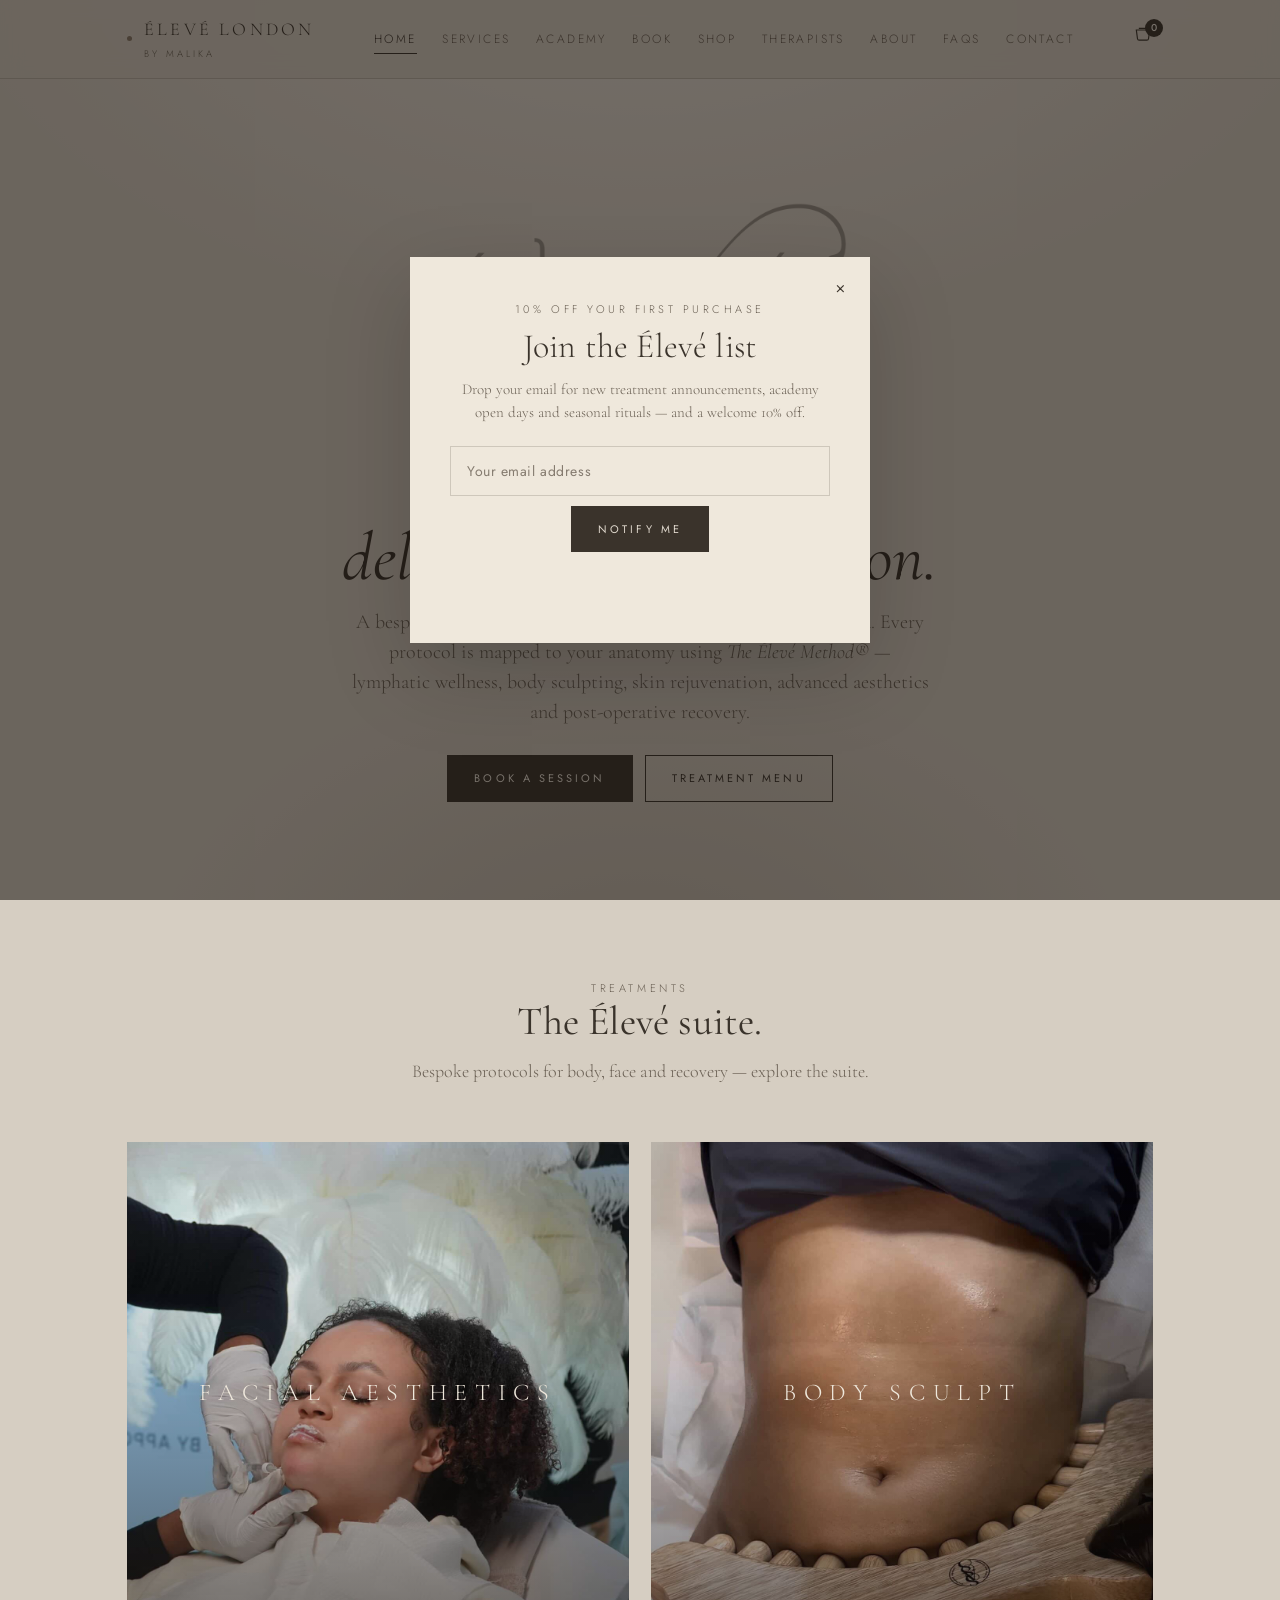
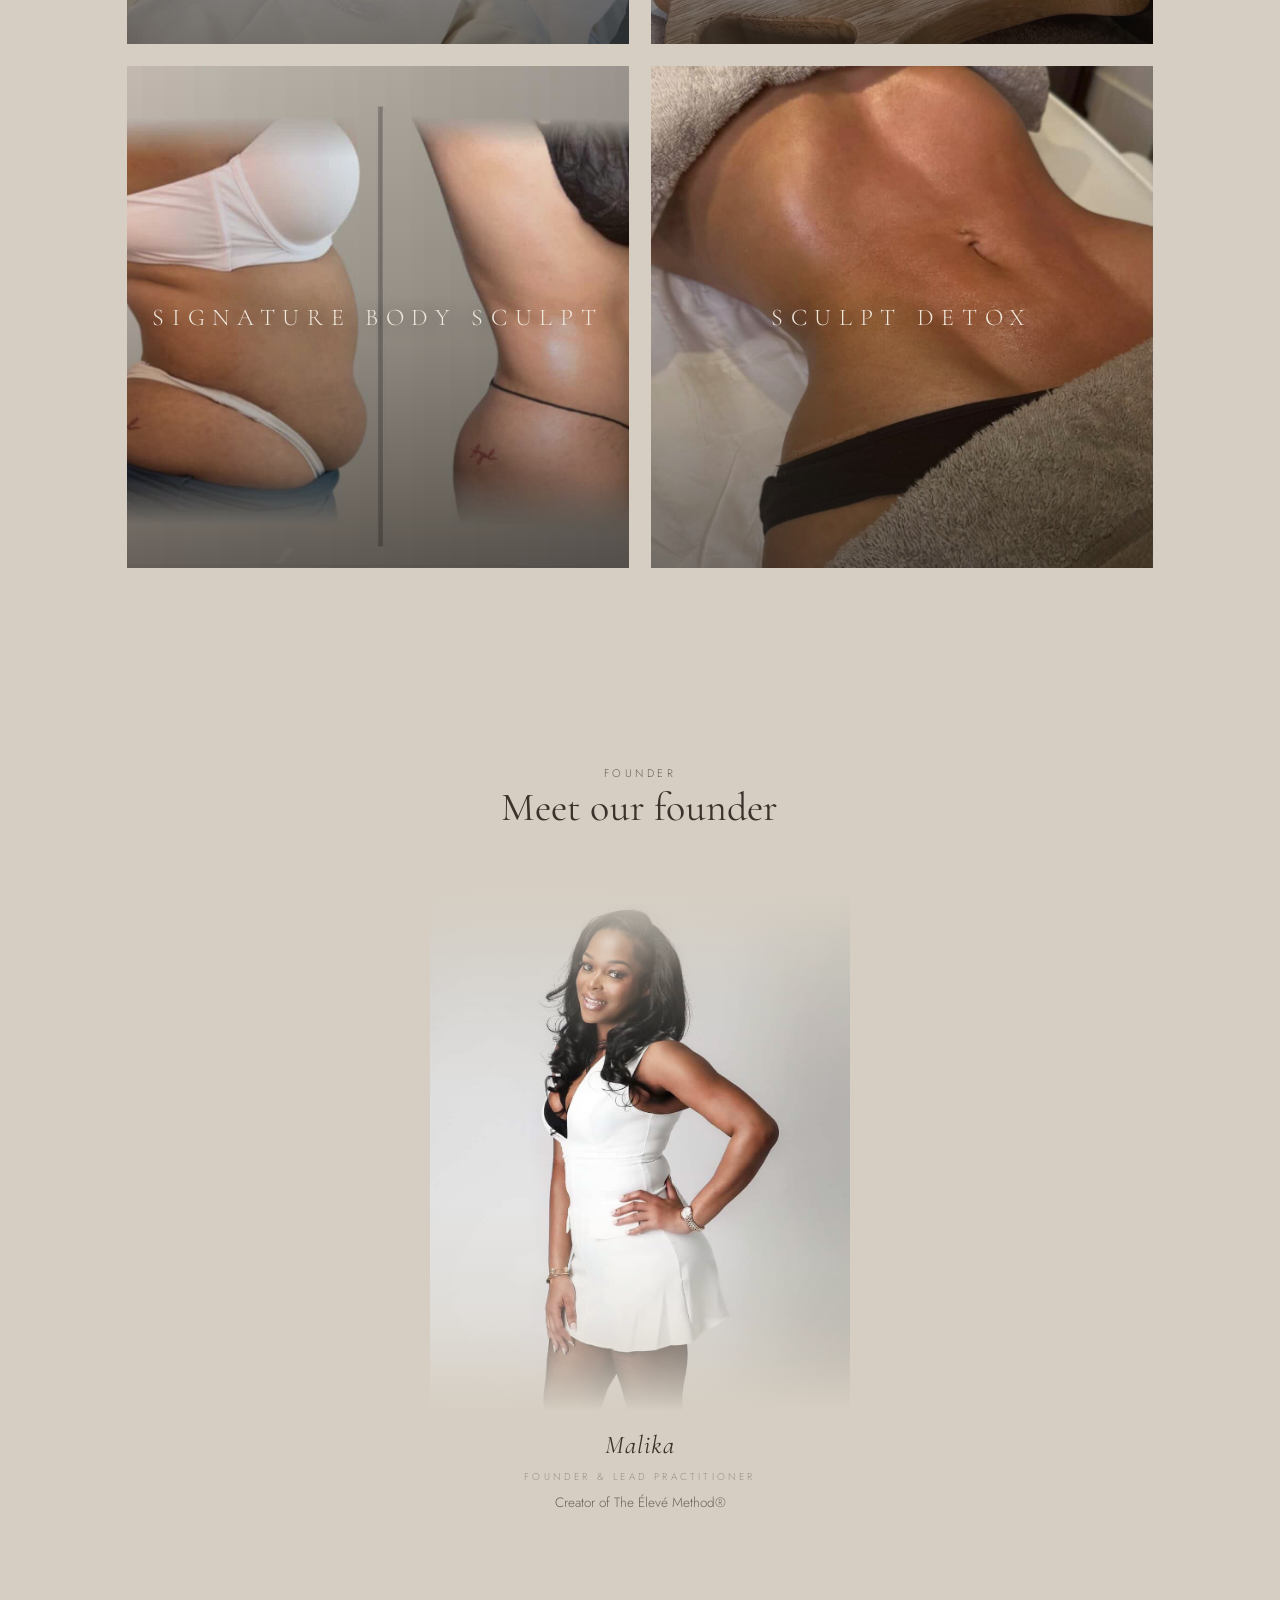
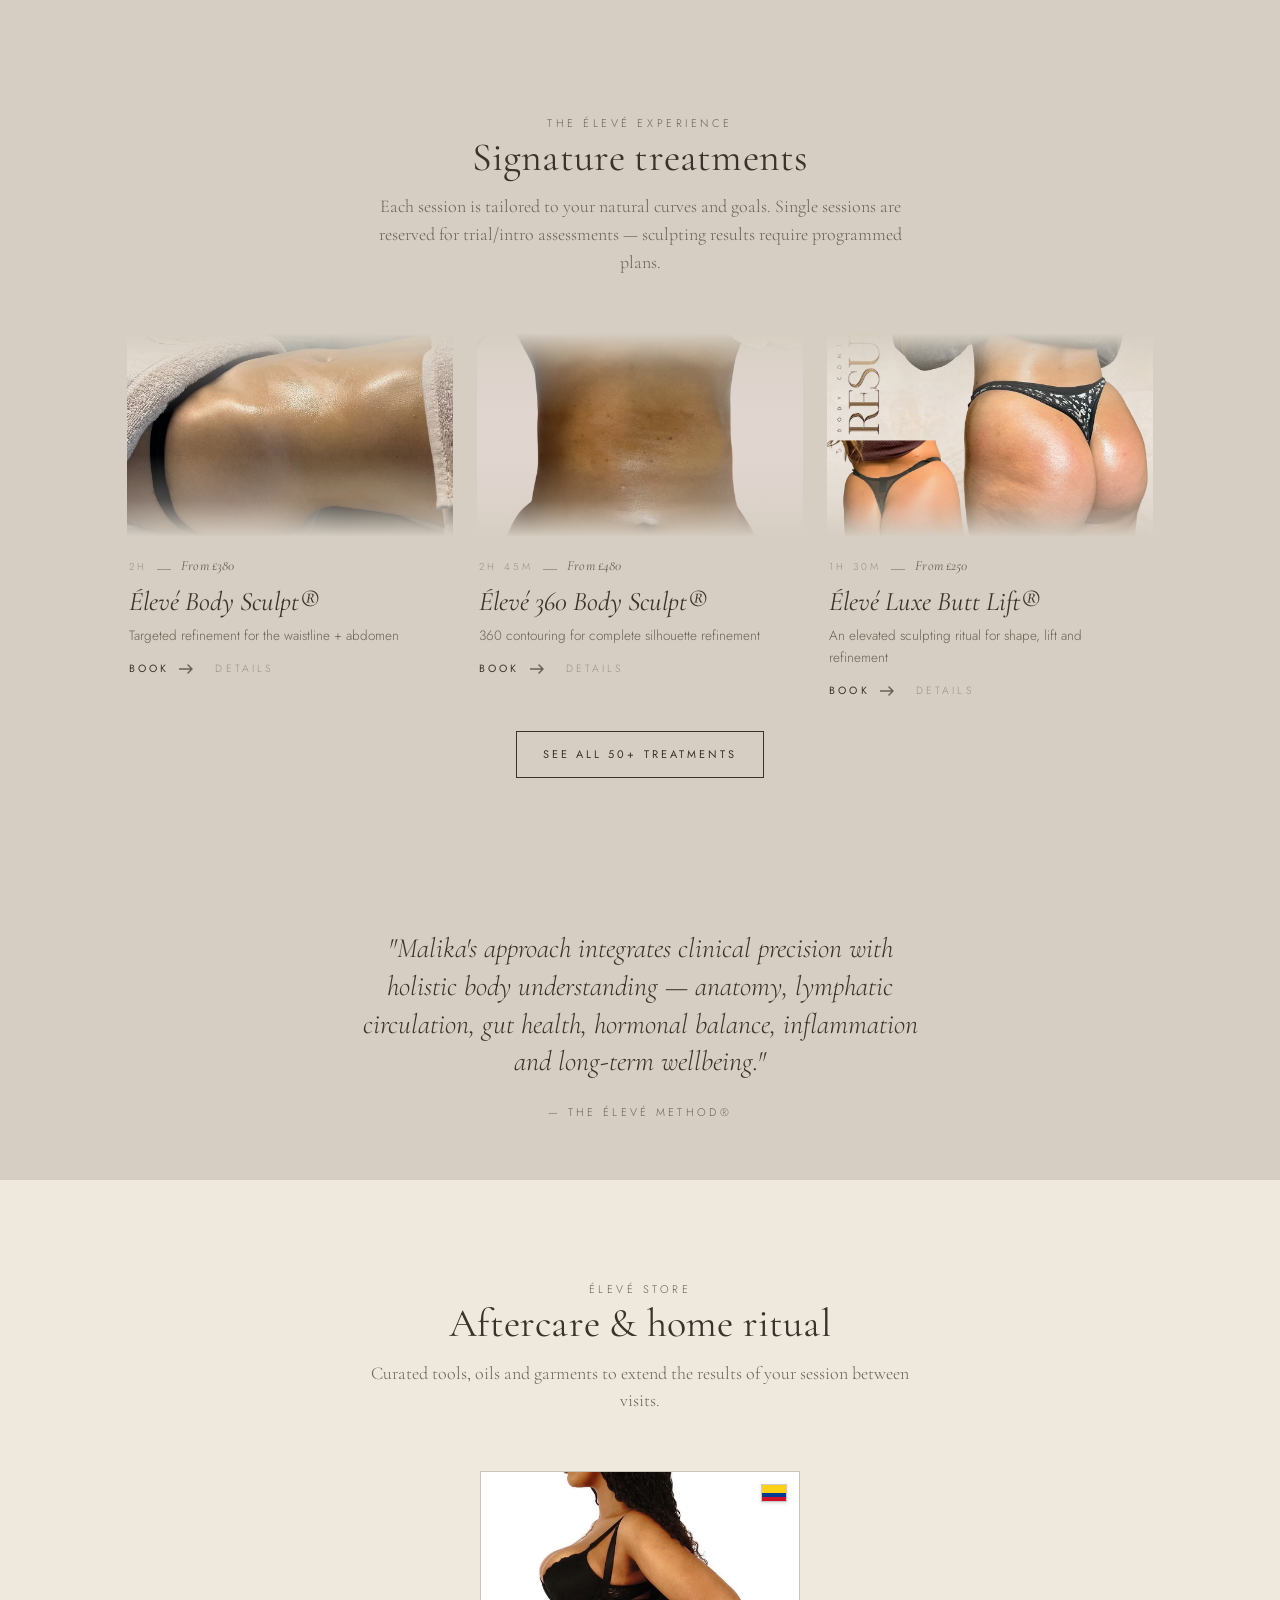
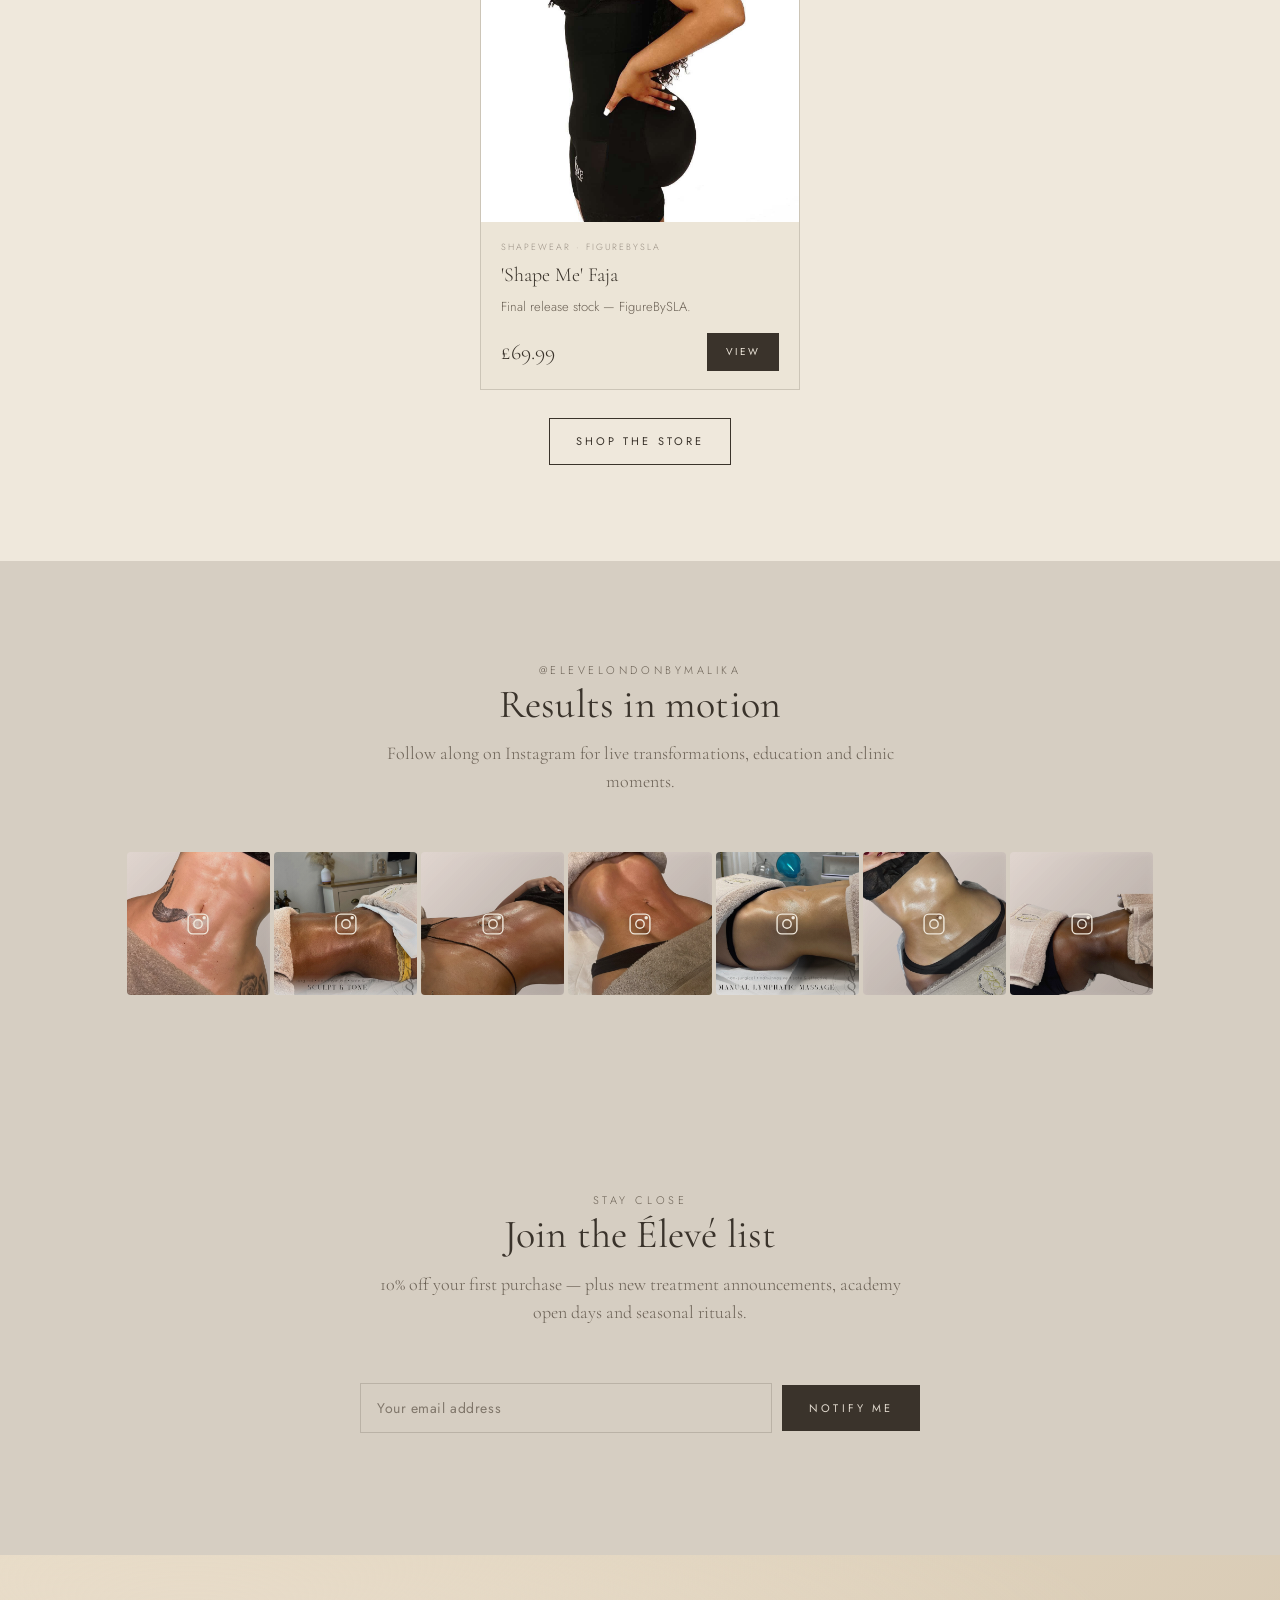
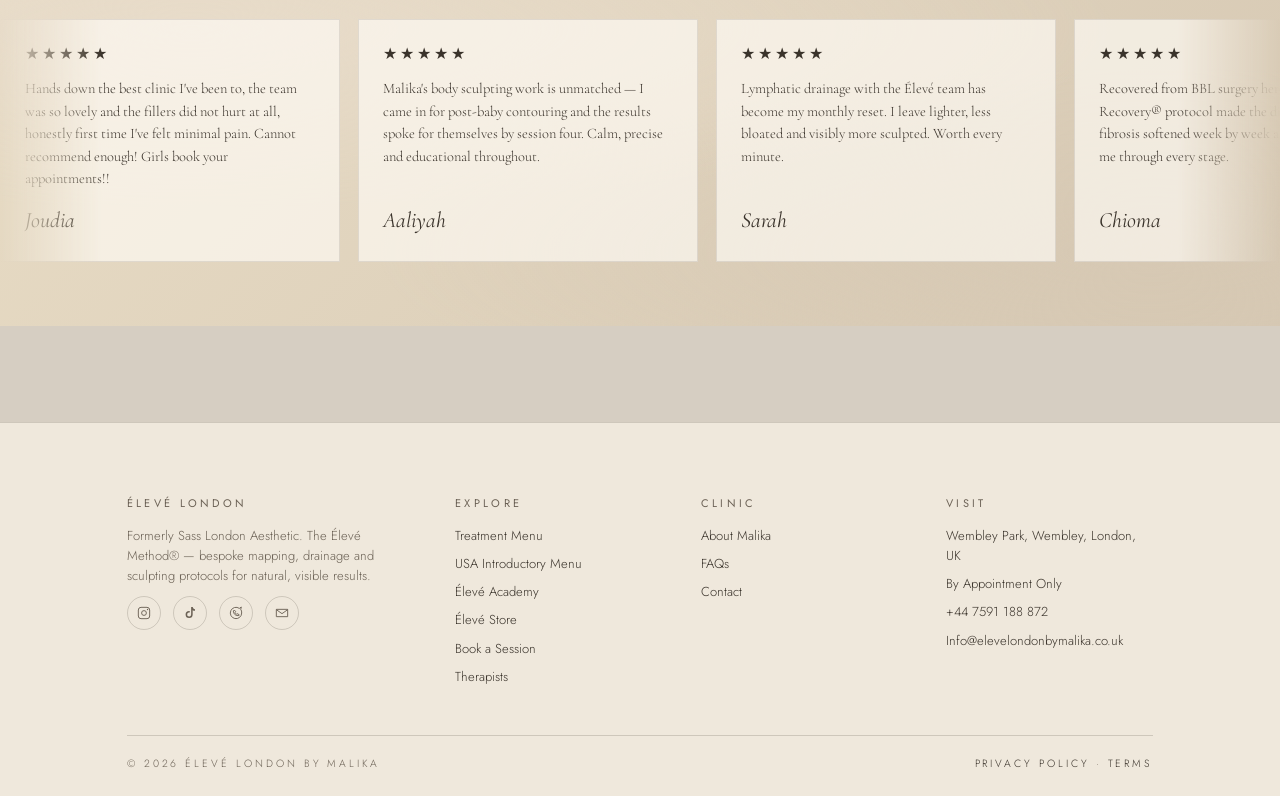
==== commit 95e8d256: "Home: rename Anti-Wrinkle tile to Sculpt Detox with new image Co-Authored-By: Claude Sonnet 4.6 <nor" ====
--- a/index.html
+++ b/index.html
@@ -46,9 +46,9 @@
             <img src="assets/treatments/signature-body-sculpt.jpg" alt="Signature body sculpt treatment" loading="lazy" />
             <span class="treatment-tile__label">Signature Body Sculpt</span>
           </a>
-          <a class="treatment-tile" href="services.html#cat-antiwrinkle">
-            <img src="assets/treatments/anti-wrinkle.png" alt="Anti-wrinkle and dermal filler treatment" loading="lazy" />
-            <span class="treatment-tile__label">Anti-Wrinkle</span>
+          <a class="treatment-tile" href="services.html#cat-body">
+            <img src="assets/treatments/sculpt-detox.jpg" alt="Sculpt detox treatment" loading="lazy" />
+            <span class="treatment-tile__label">Sculpt Detox</span>
           </a>
         </div>
       </section>
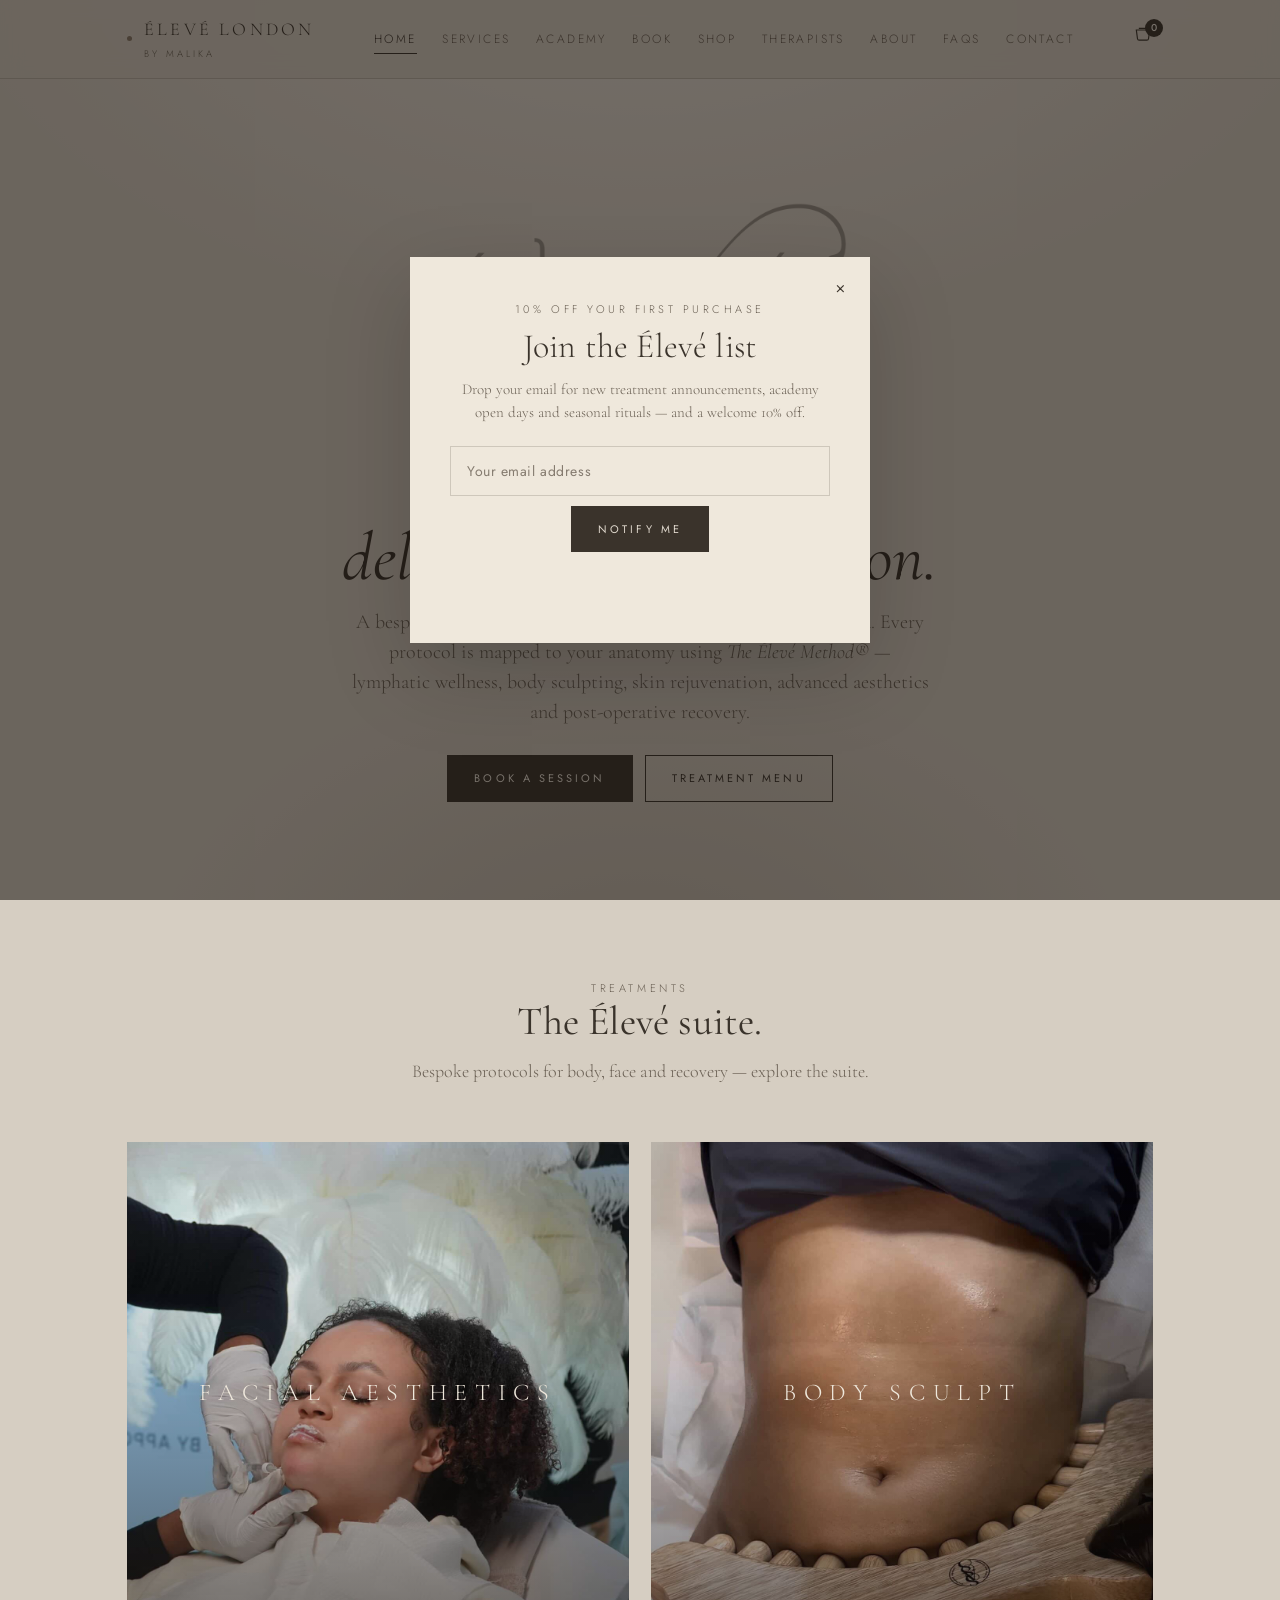
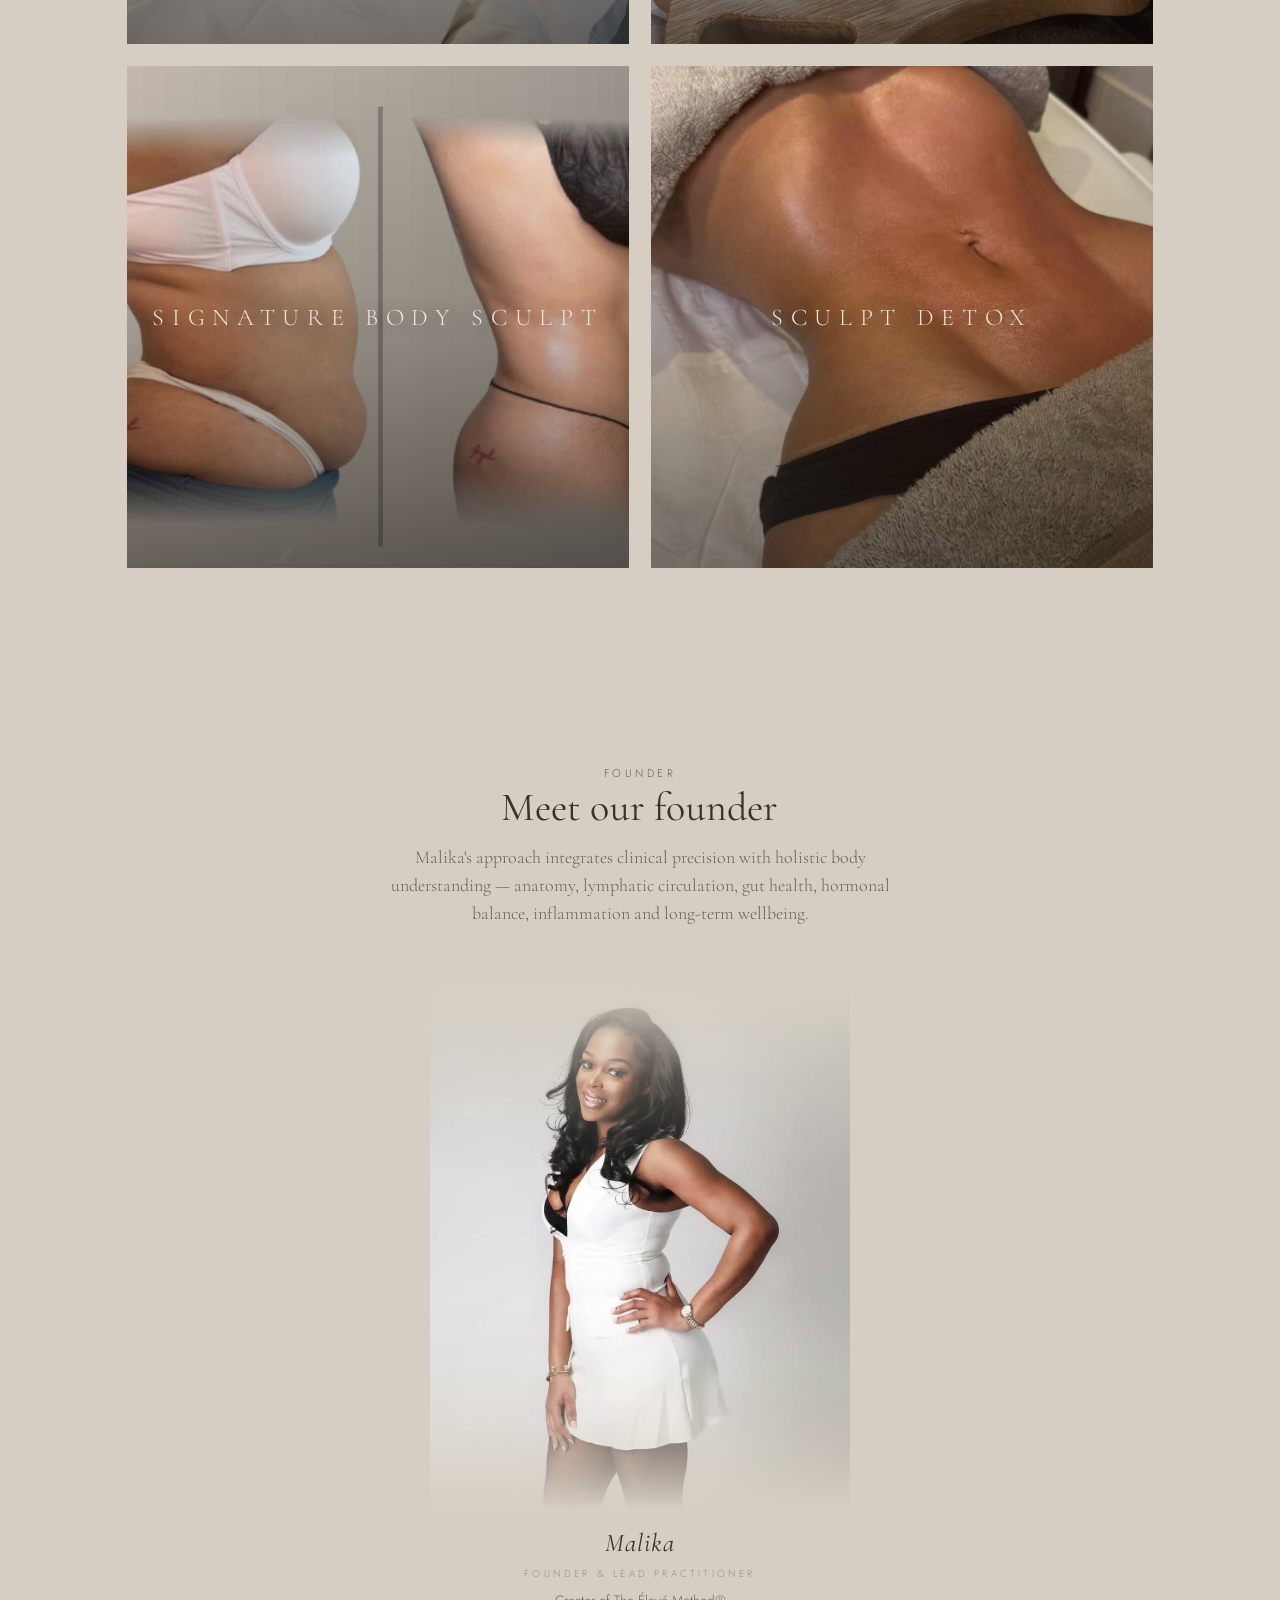
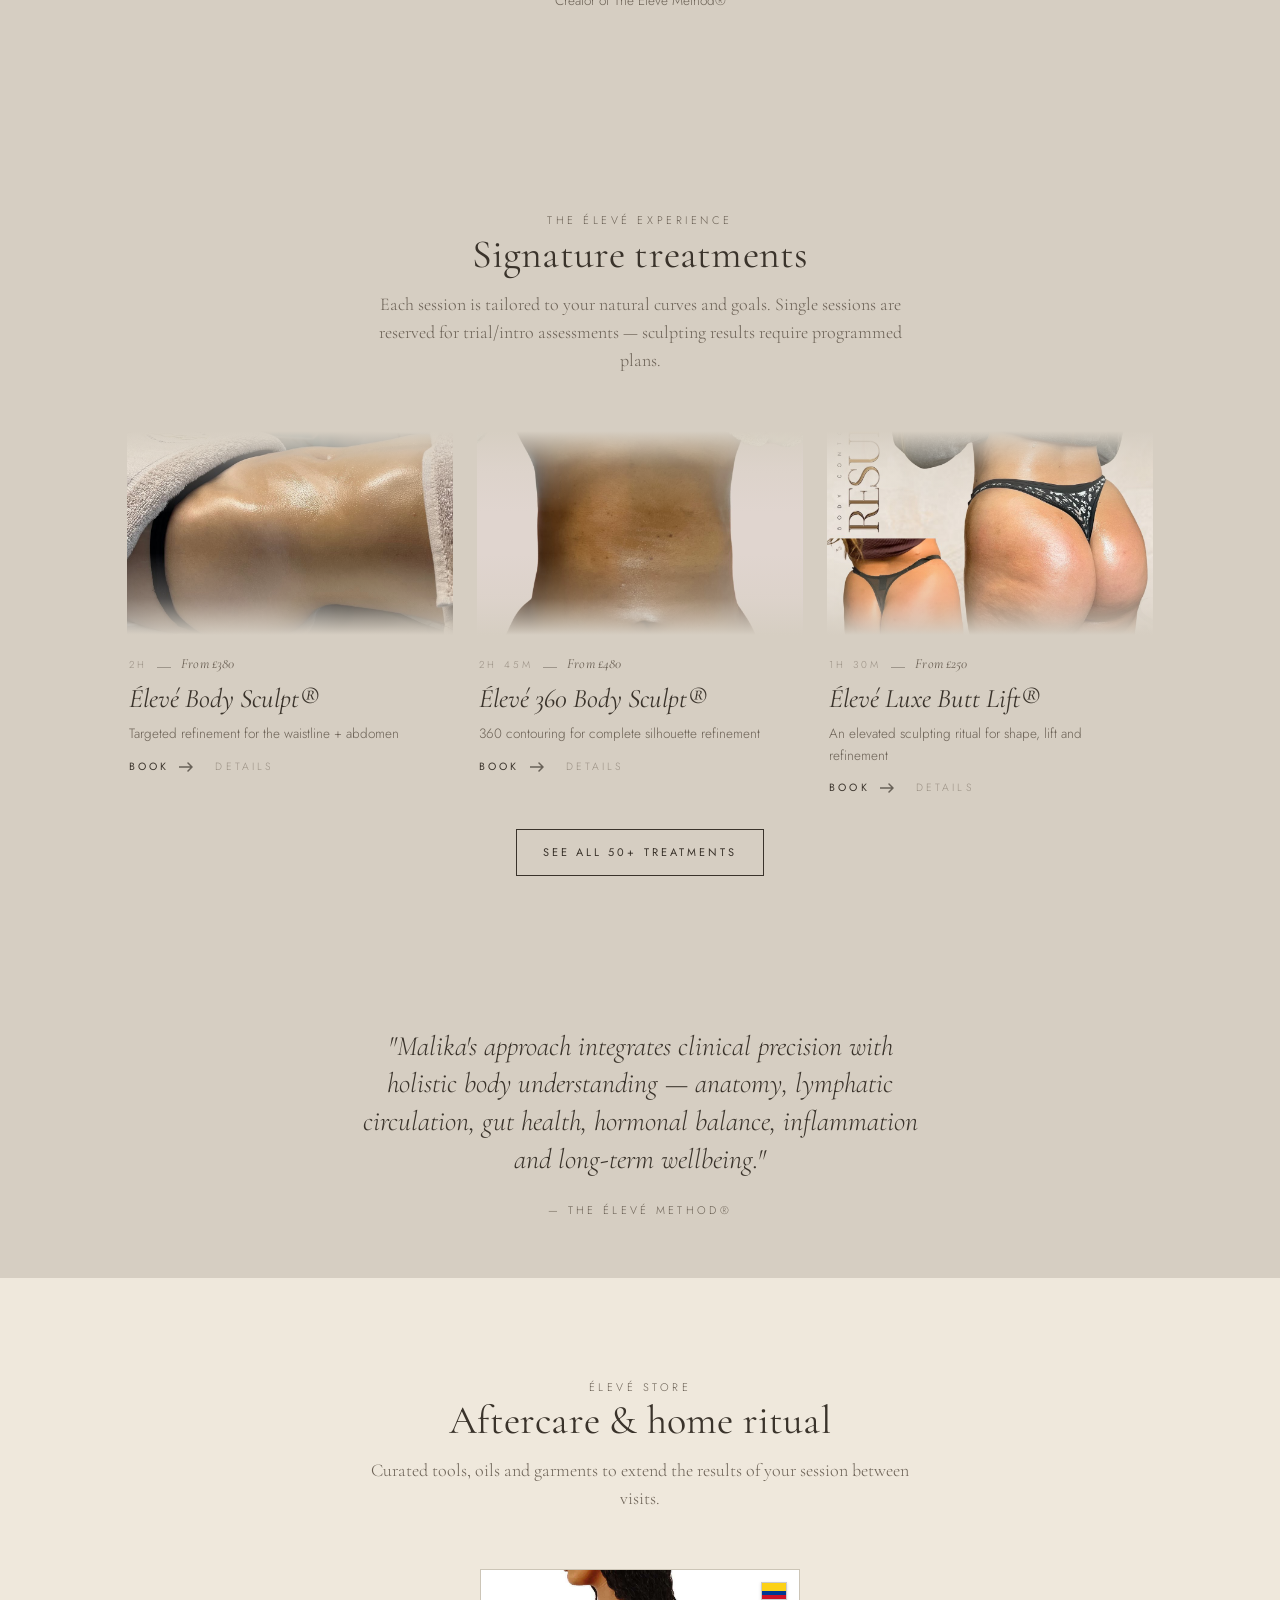
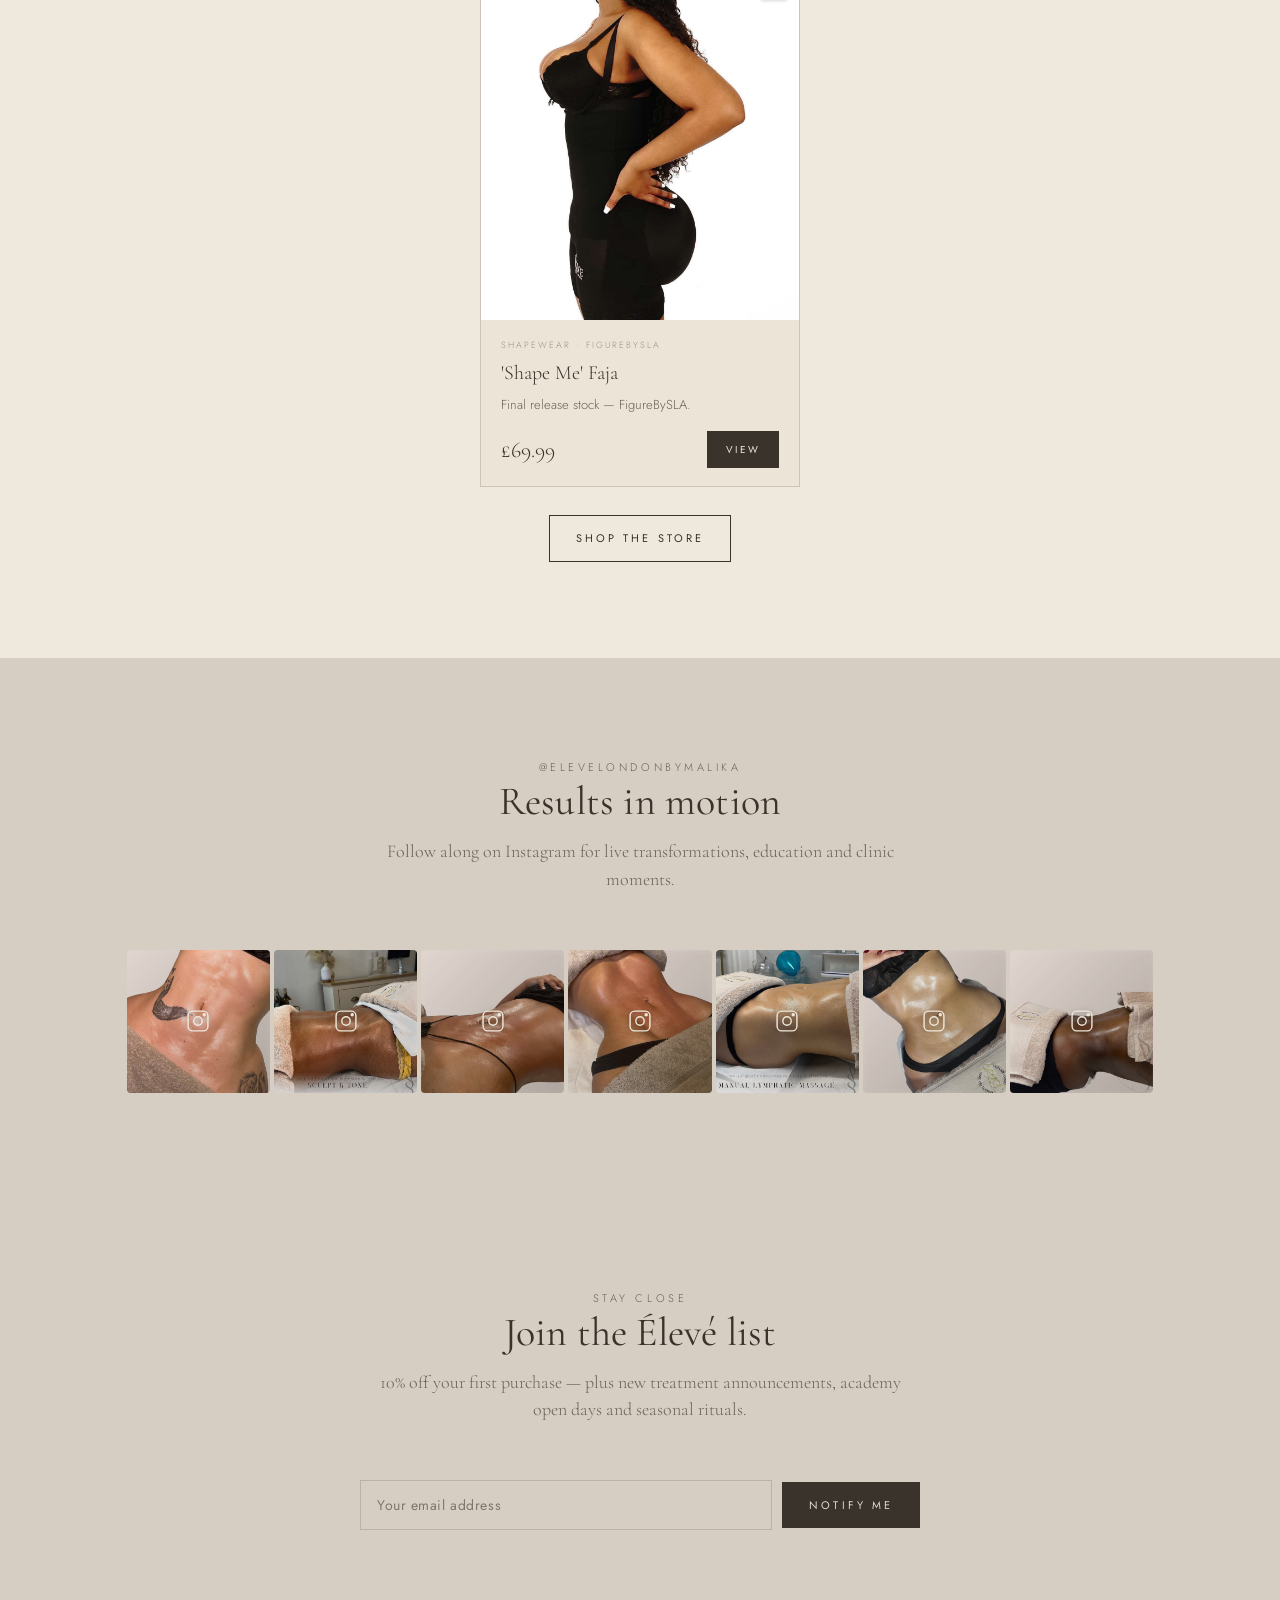
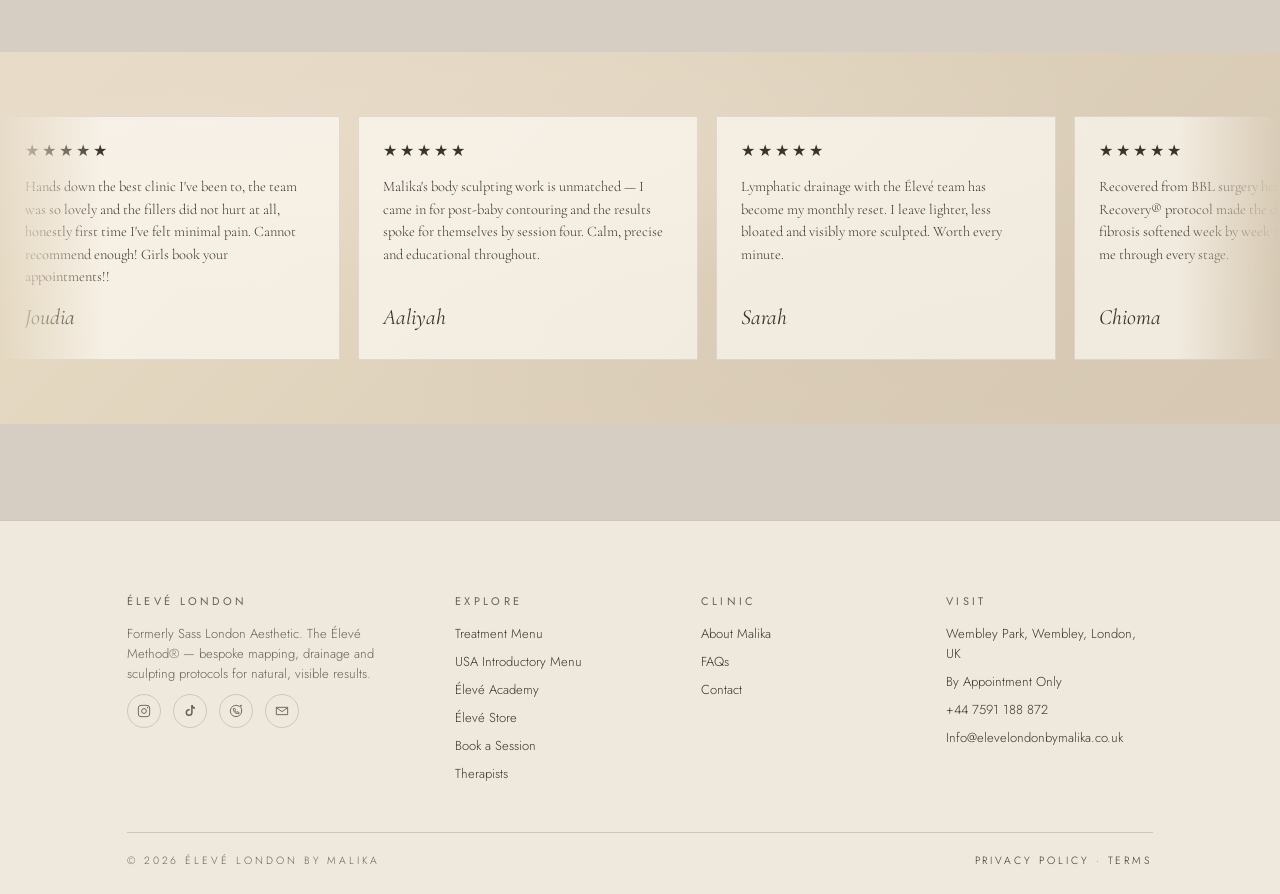
==== commit 645d39f5: "Home: add founder section descriptor text Co-Authored-By: Claude Sonnet 4.6 <noreply@anthropic.com>" ====
--- a/index.html
+++ b/index.html
@@ -57,6 +57,7 @@
         <div class="section-head">
           <span class="eyebrow">Founder</span>
           <h2>Meet our founder</h2>
+          <p>Malika's approach integrates clinical precision with holistic body understanding — anatomy, lymphatic circulation, gut health, hormonal balance, inflammation and long-term wellbeing.</p>
         </div>
         <div class="founder-spotlight" id="teamCards"></div>
       </section>
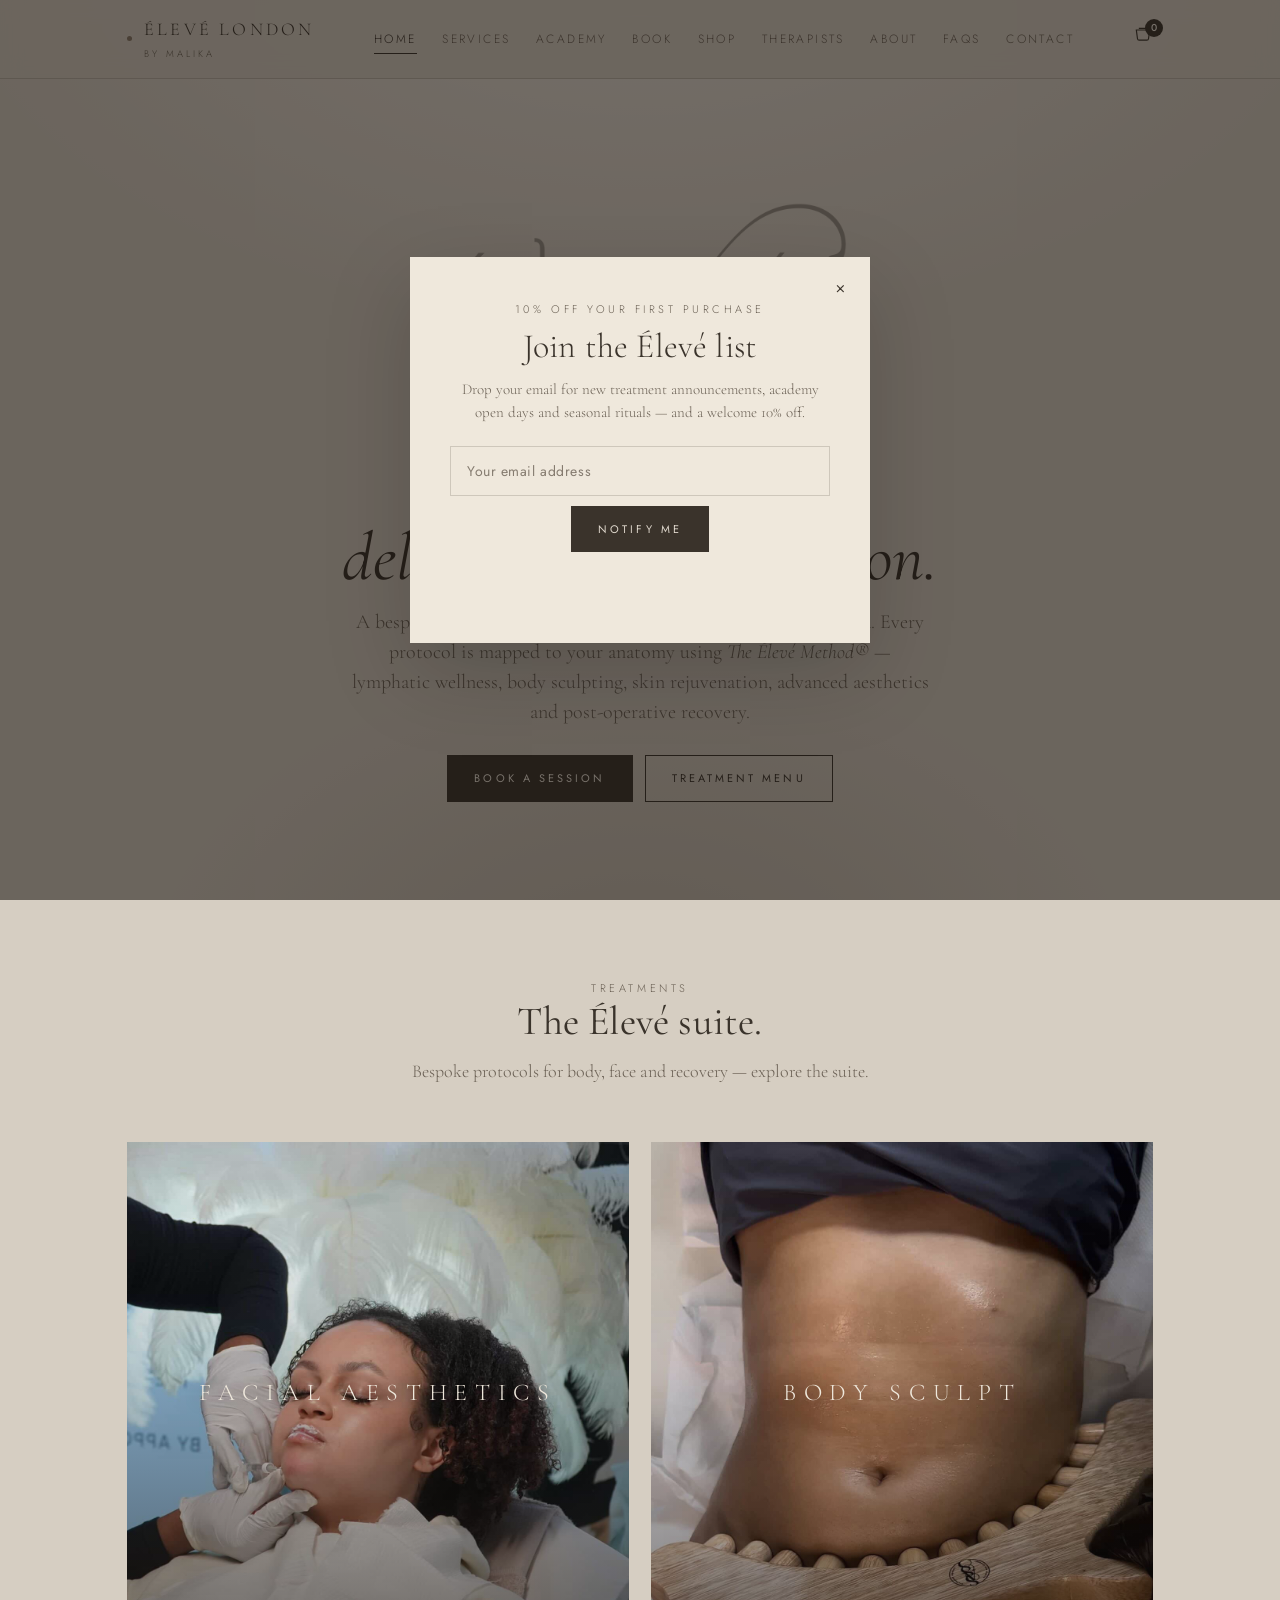
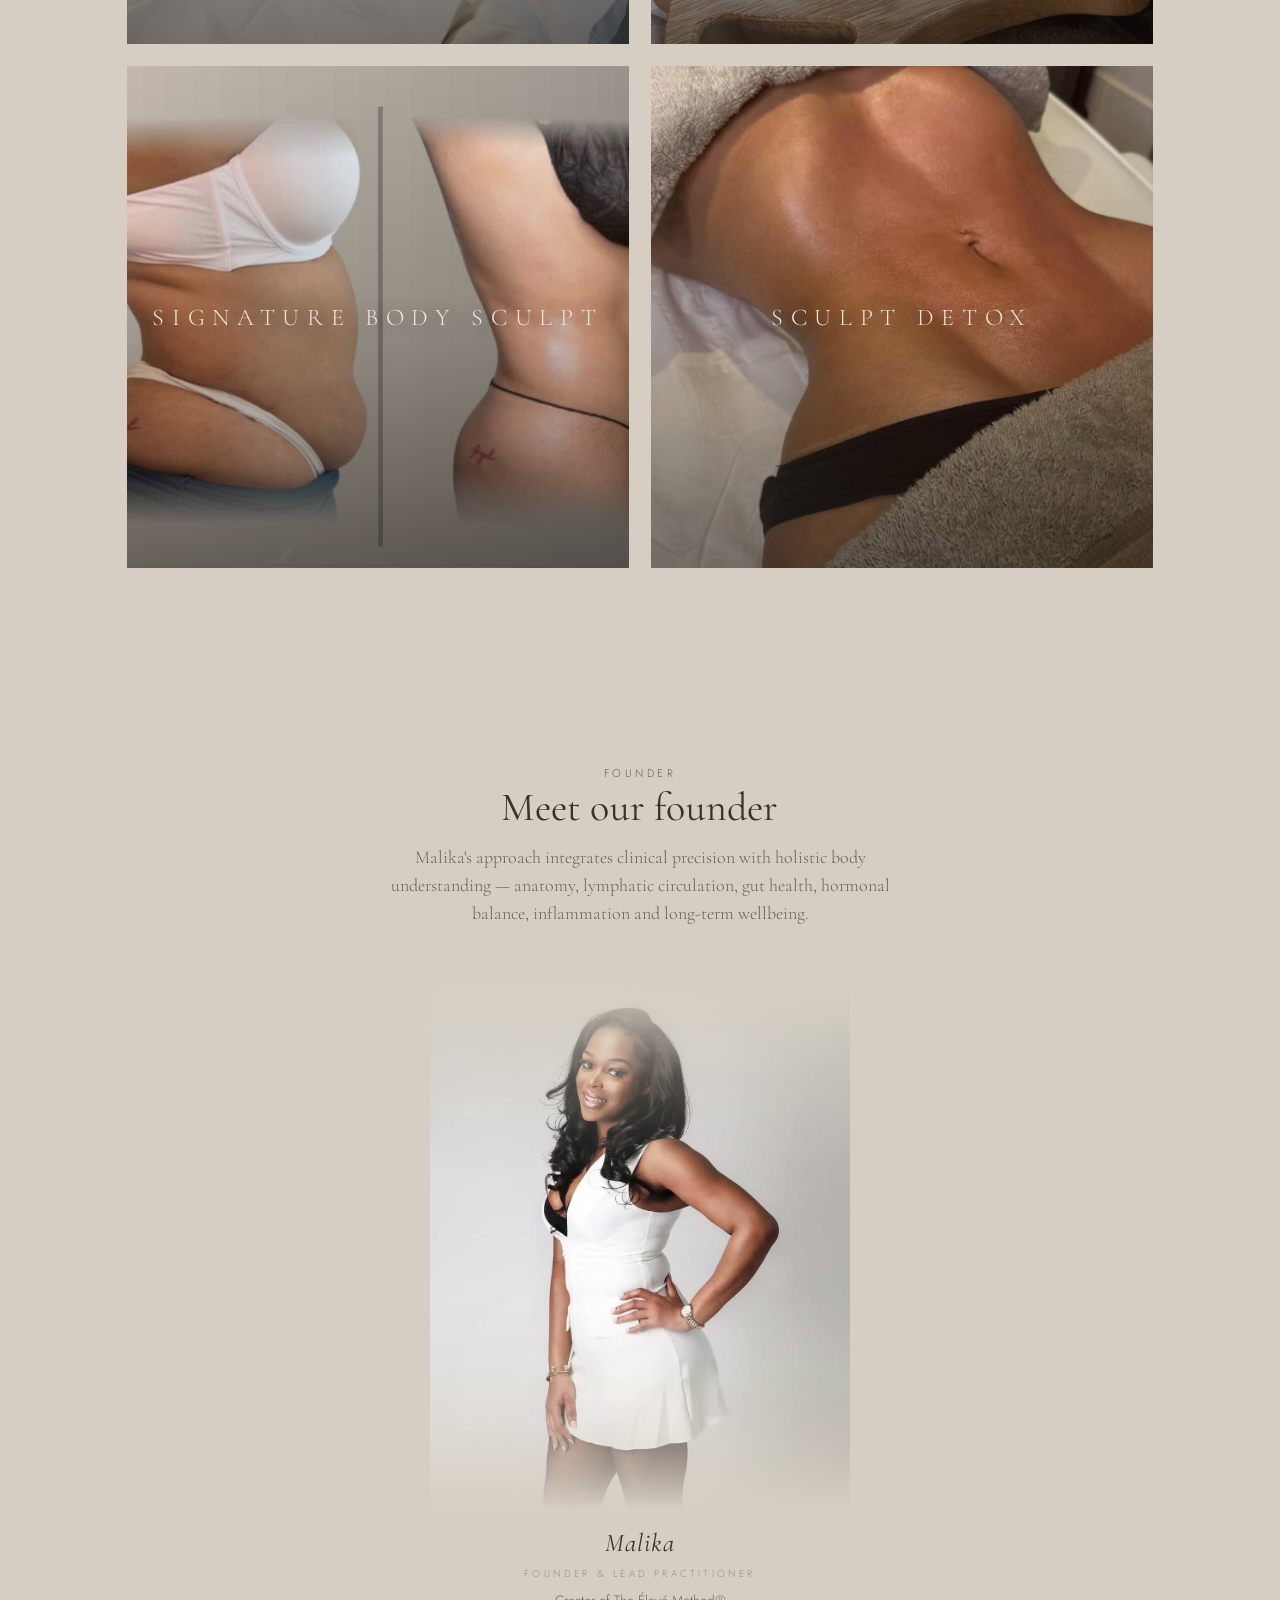
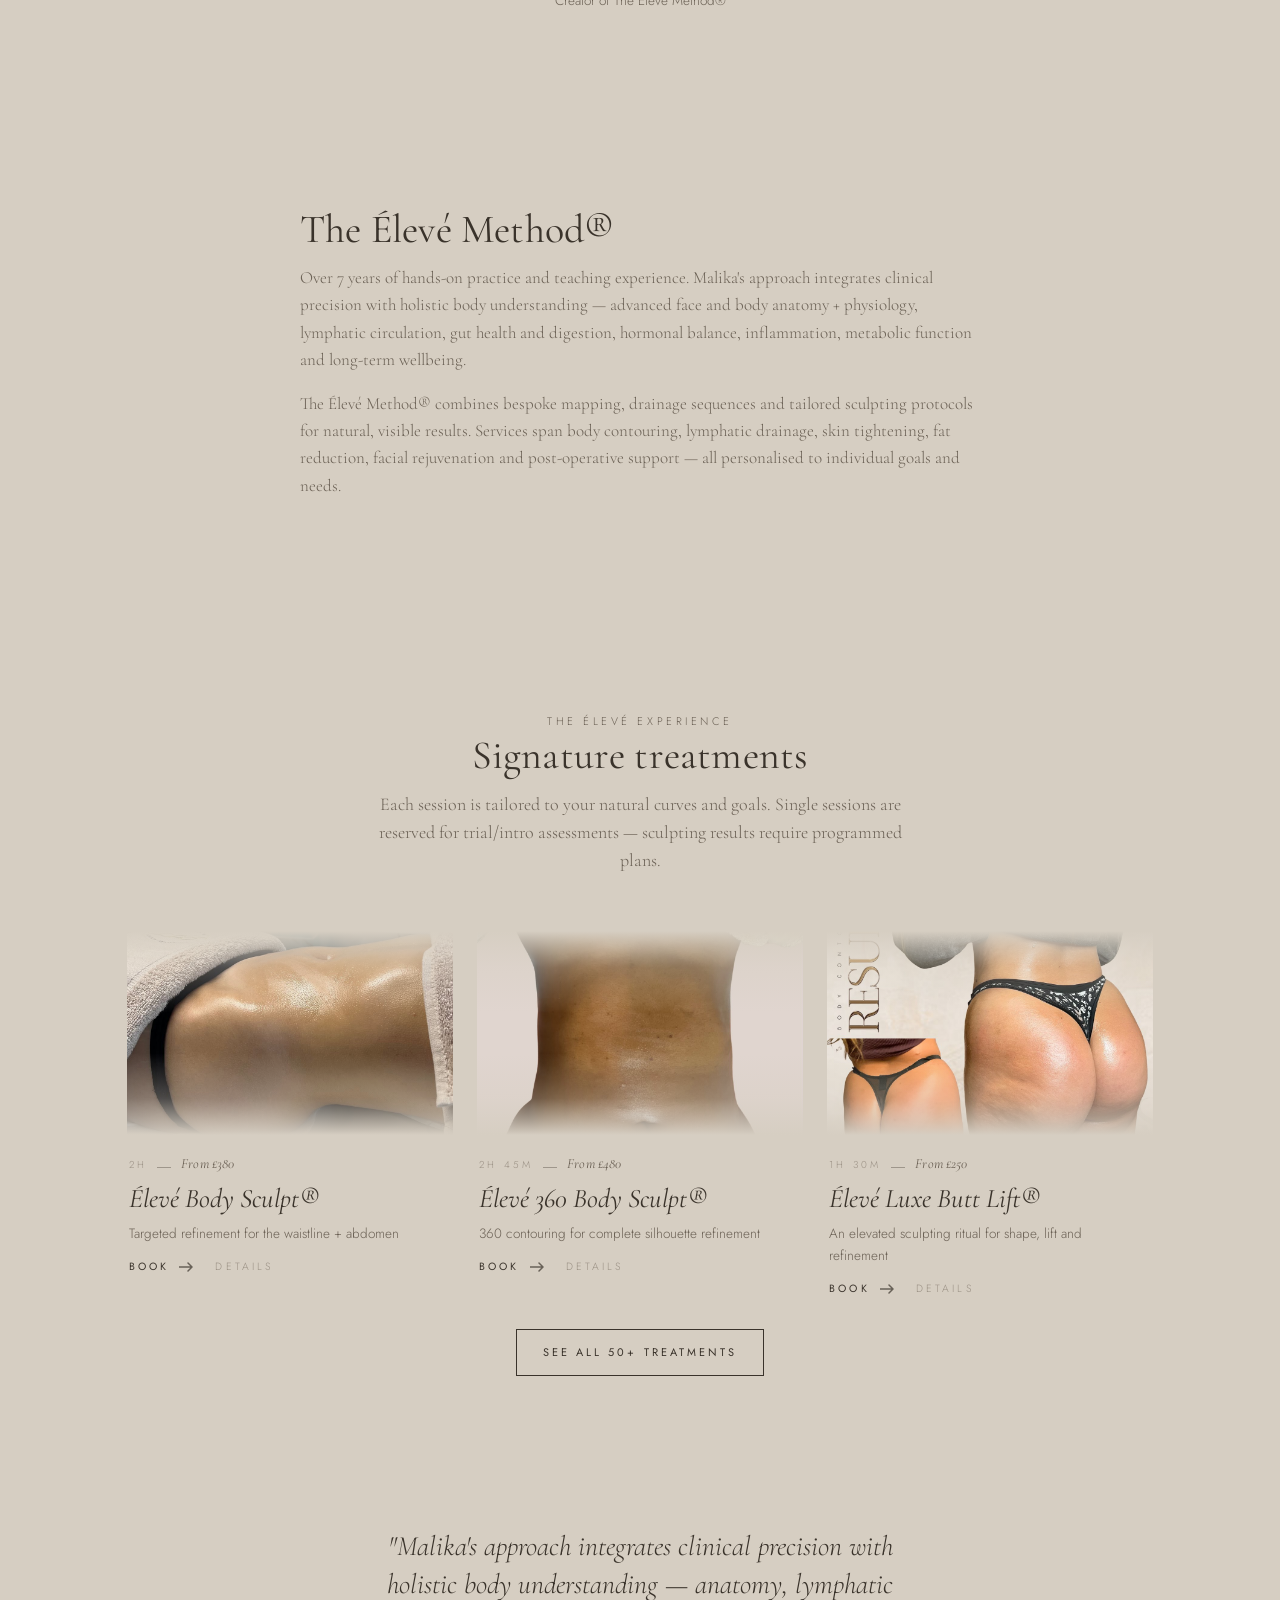
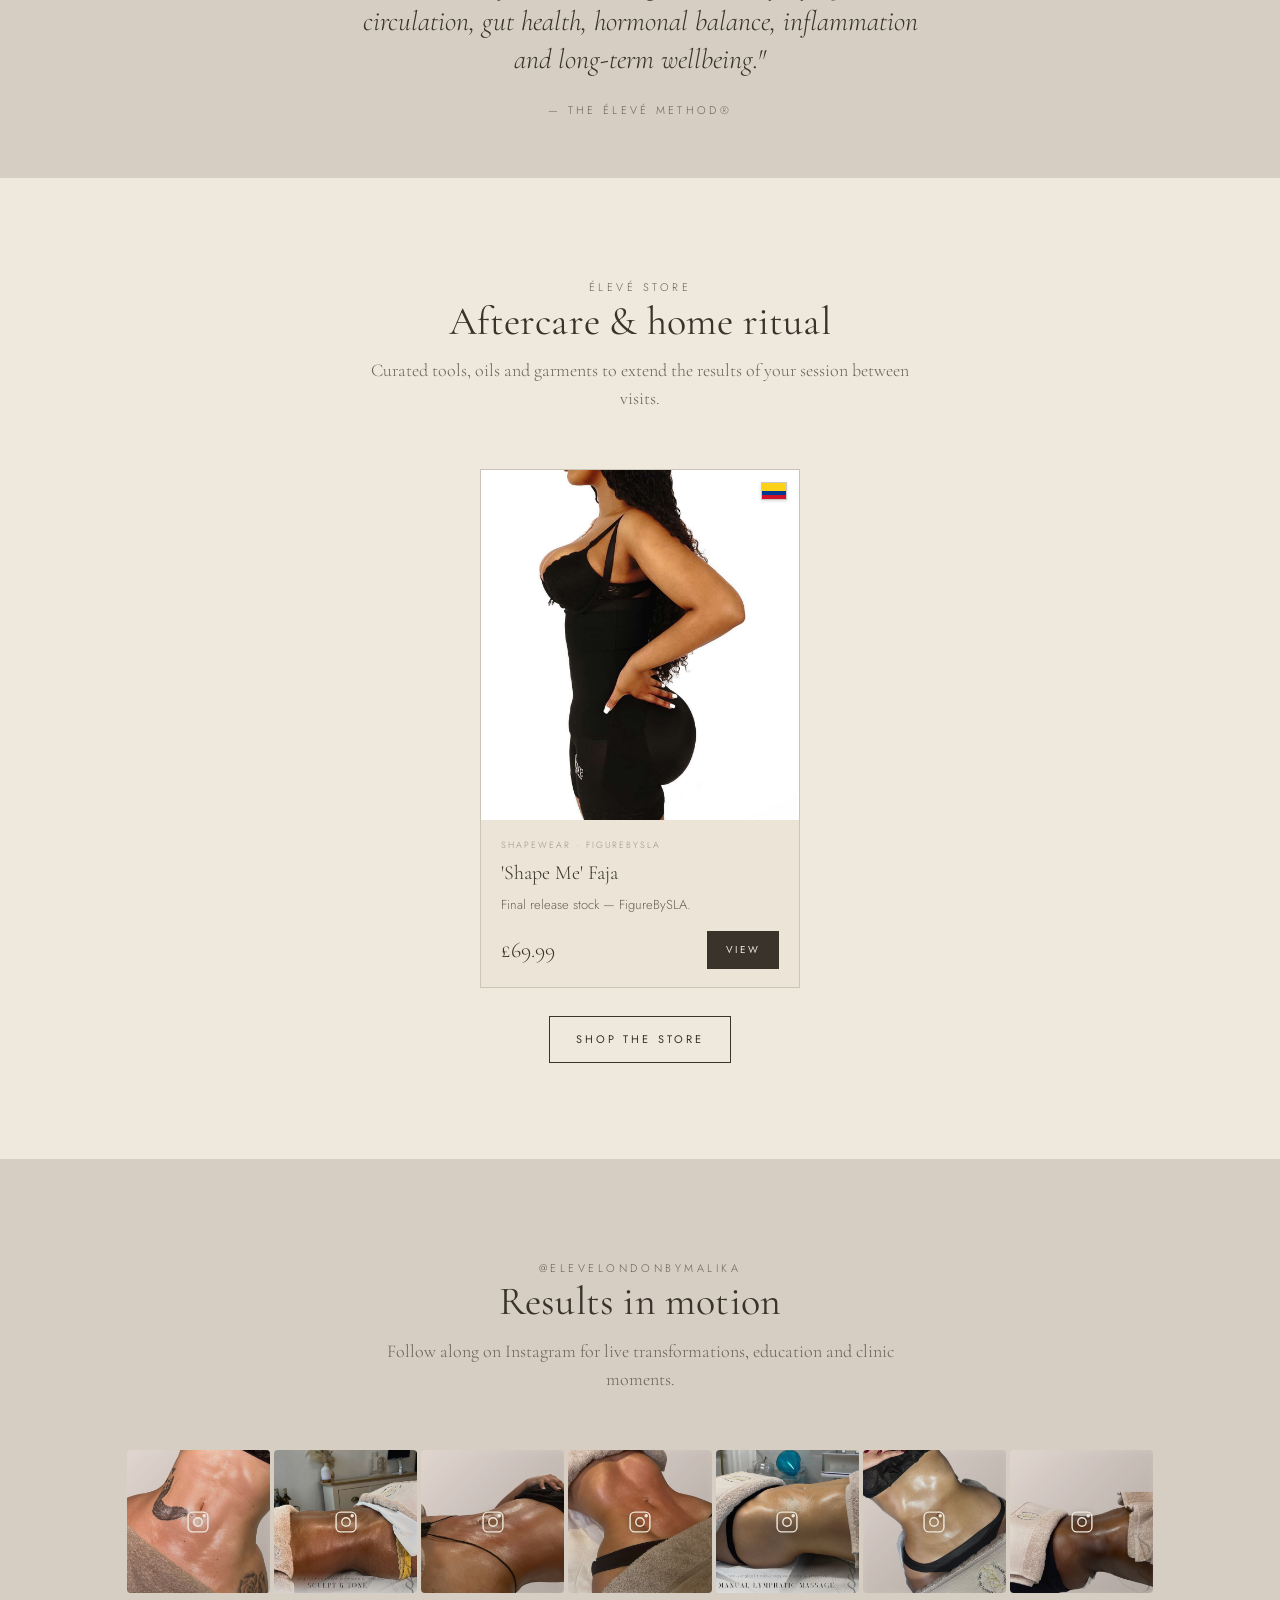
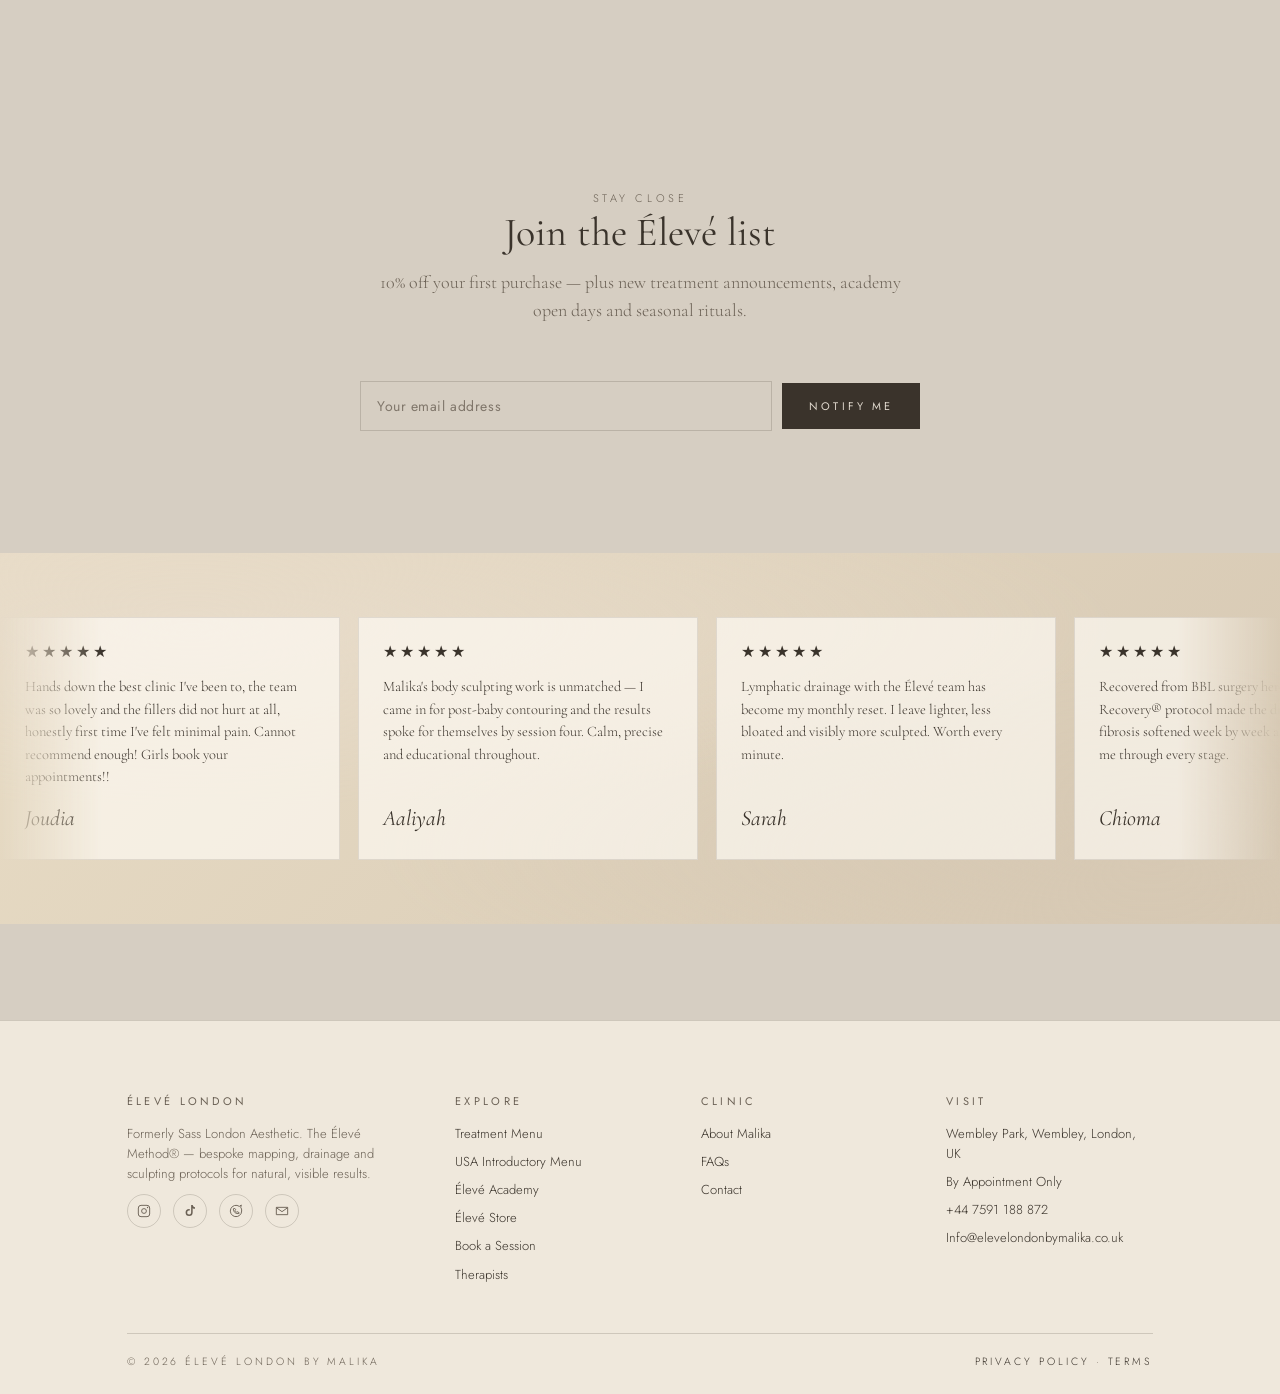
==== commit ec10fa83: "Home: add Élevé Method section below Meet our founder Co-Authored-By: Claude Sonnet 4.6 <noreply@ant" ====
--- a/index.html
+++ b/index.html
@@ -63,6 +63,18 @@
       </section>
 
       <section class="section wrap">
+        <div style="max-width: 680px; margin: 0 auto;">
+          <h2>The Élevé Method®</h2>
+          <p class="muted" style="font-family: var(--serif); font-size: 17px; line-height: 1.6; margin-top: 12px;">
+            Over 7 years of hands-on practice and teaching experience. Malika's approach integrates clinical precision with holistic body understanding — advanced face and body anatomy + physiology, lymphatic circulation, gut health and digestion, hormonal balance, inflammation, metabolic function and long-term wellbeing.
+          </p>
+          <p class="muted" style="font-family: var(--serif); font-size: 17px; line-height: 1.6; margin-top: 12px;">
+            The Élevé Method® combines bespoke mapping, drainage sequences and tailored sculpting protocols for natural, visible results. Services span body contouring, lymphatic drainage, skin tightening, fat reduction, facial rejuvenation and post-operative support — all personalised to individual goals and needs.
+          </p>
+        </div>
+      </section>
+
+      <section class="section wrap">
         <div class="section-head">
           <span class="eyebrow">The Élevé Experience</span>
           <h2>Signature treatments</h2>
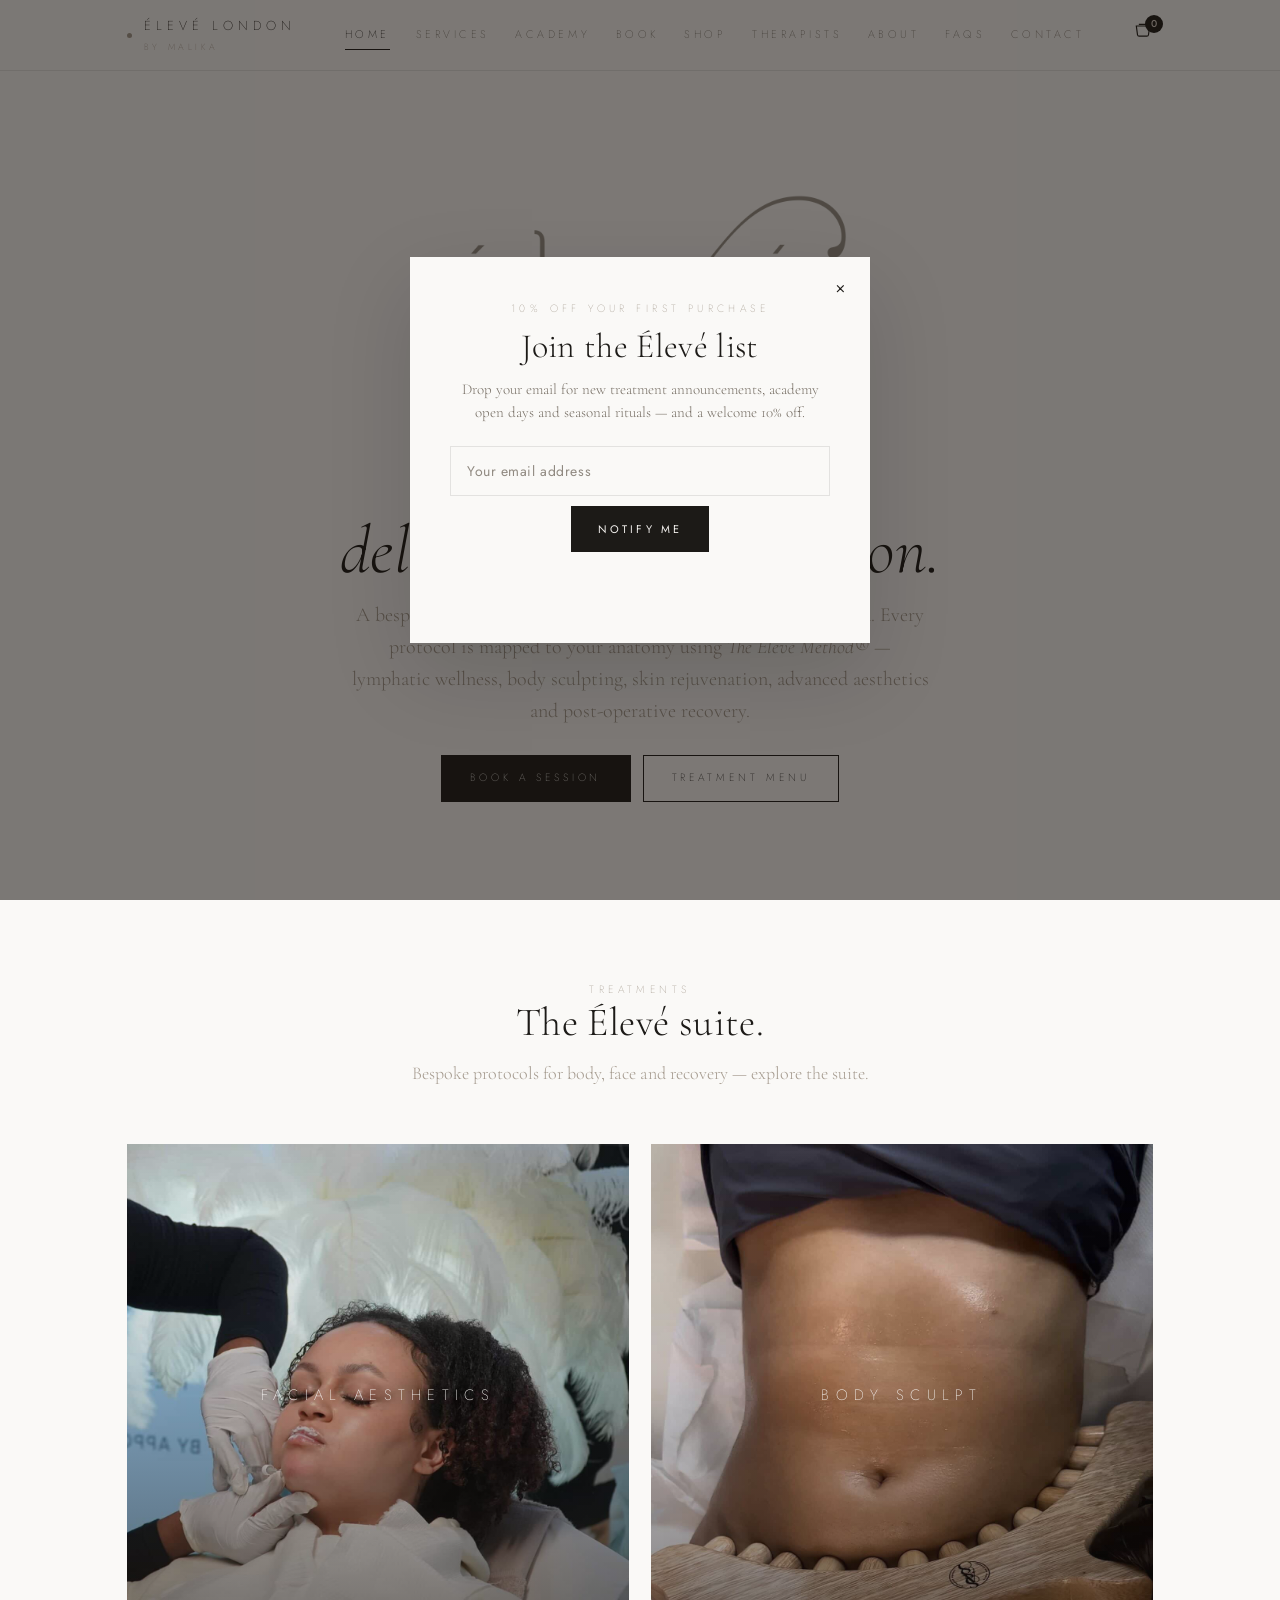
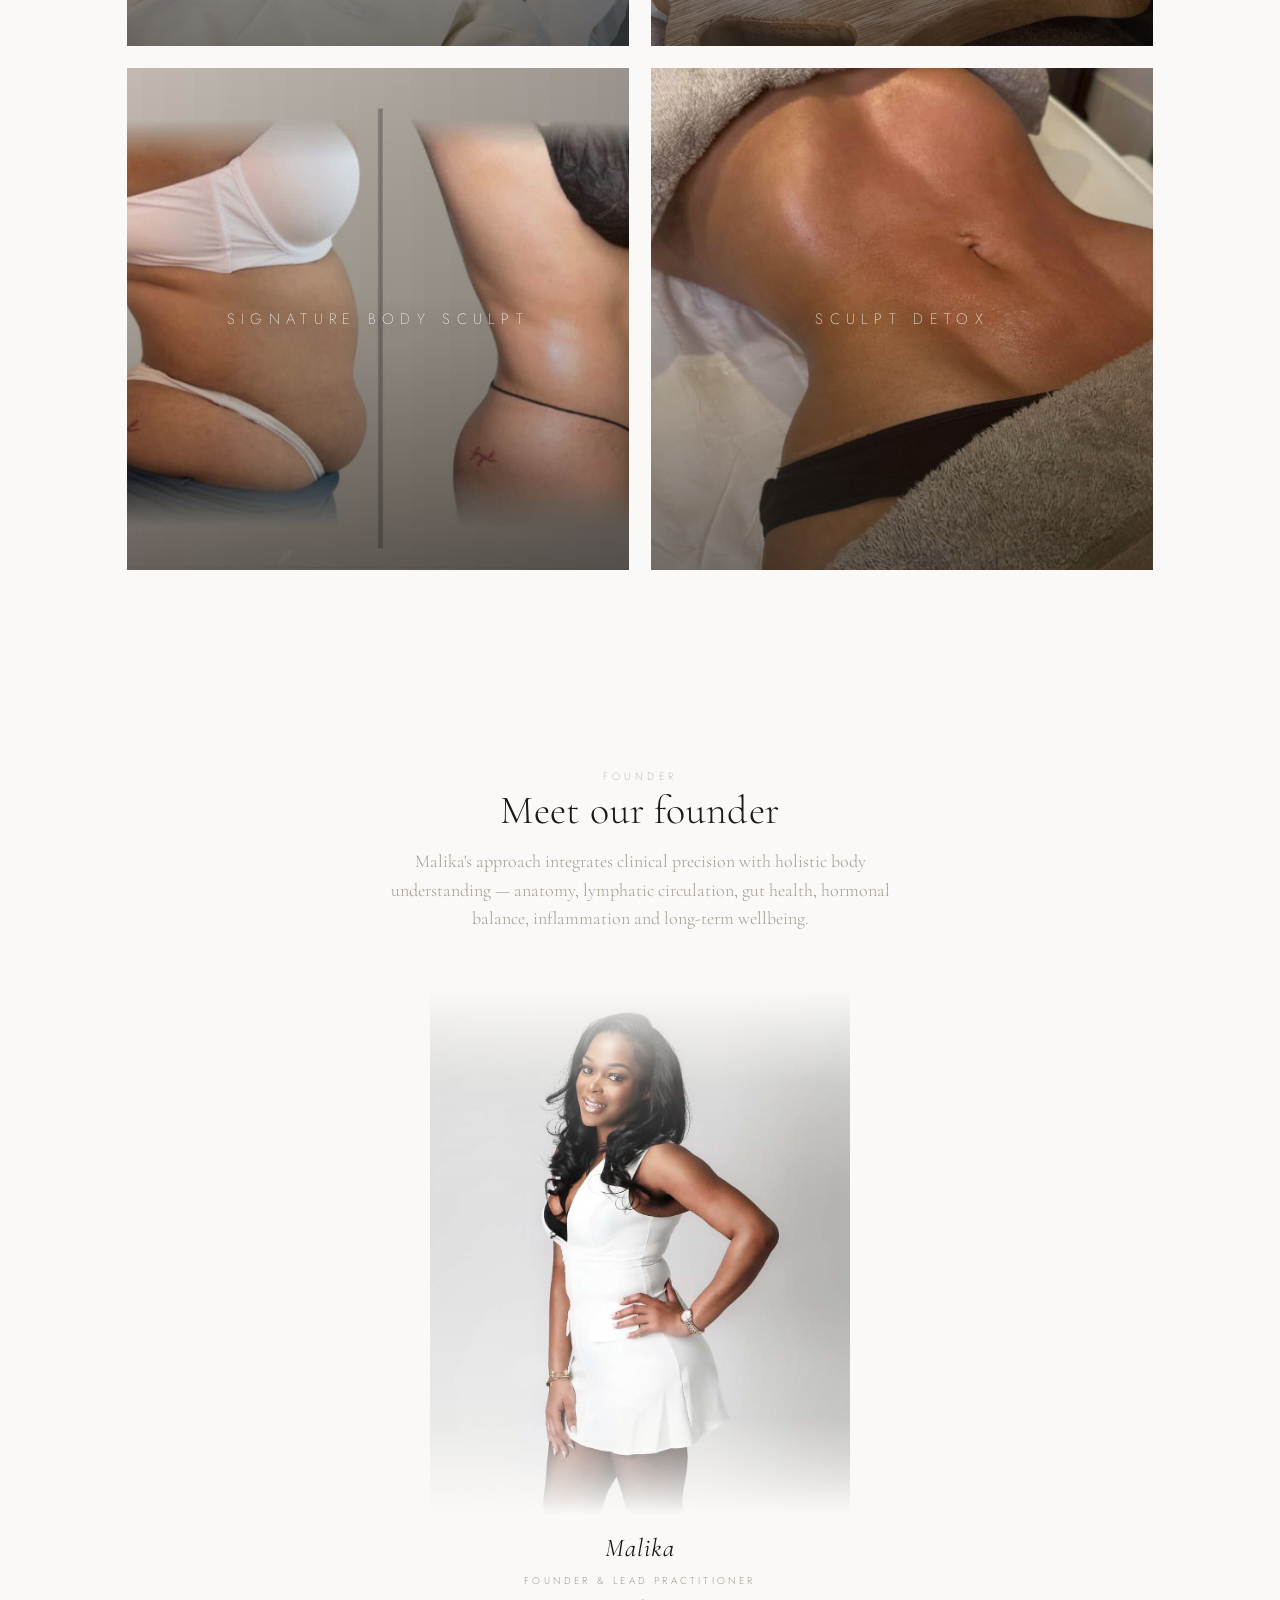
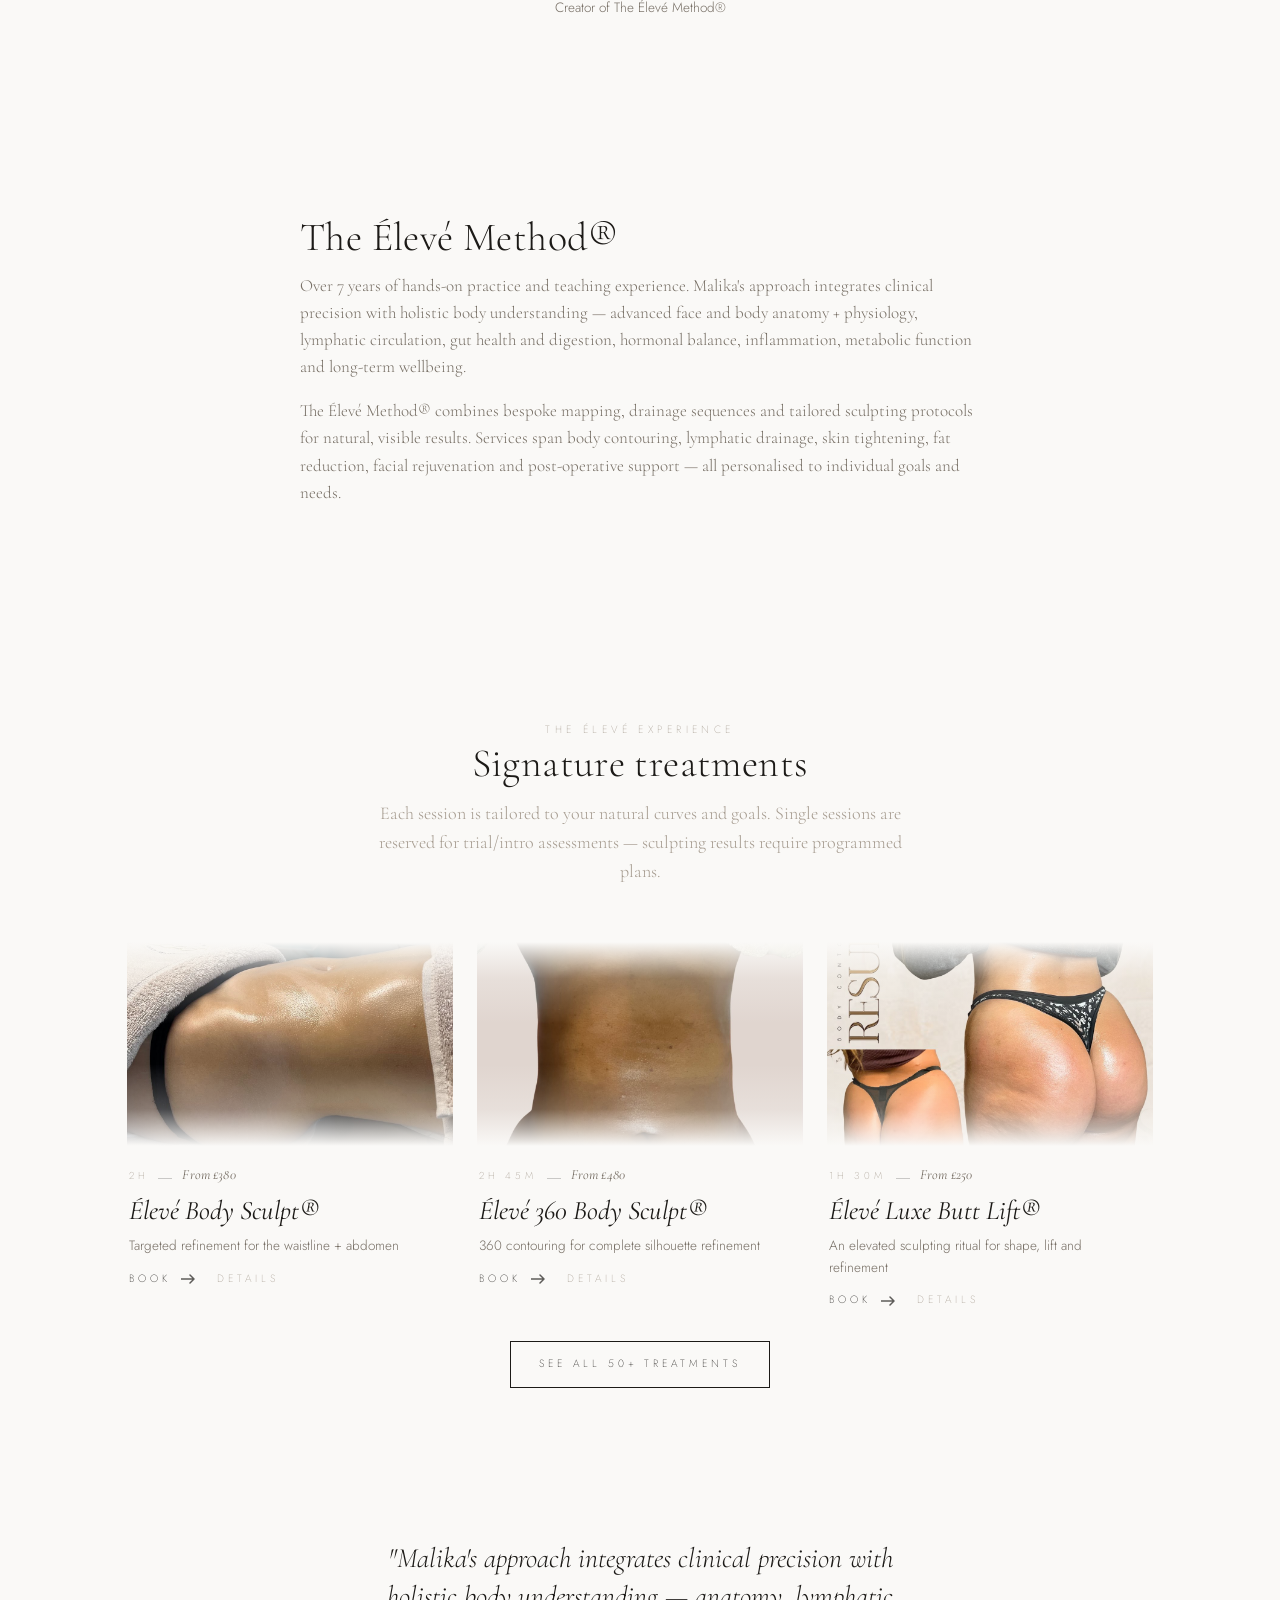
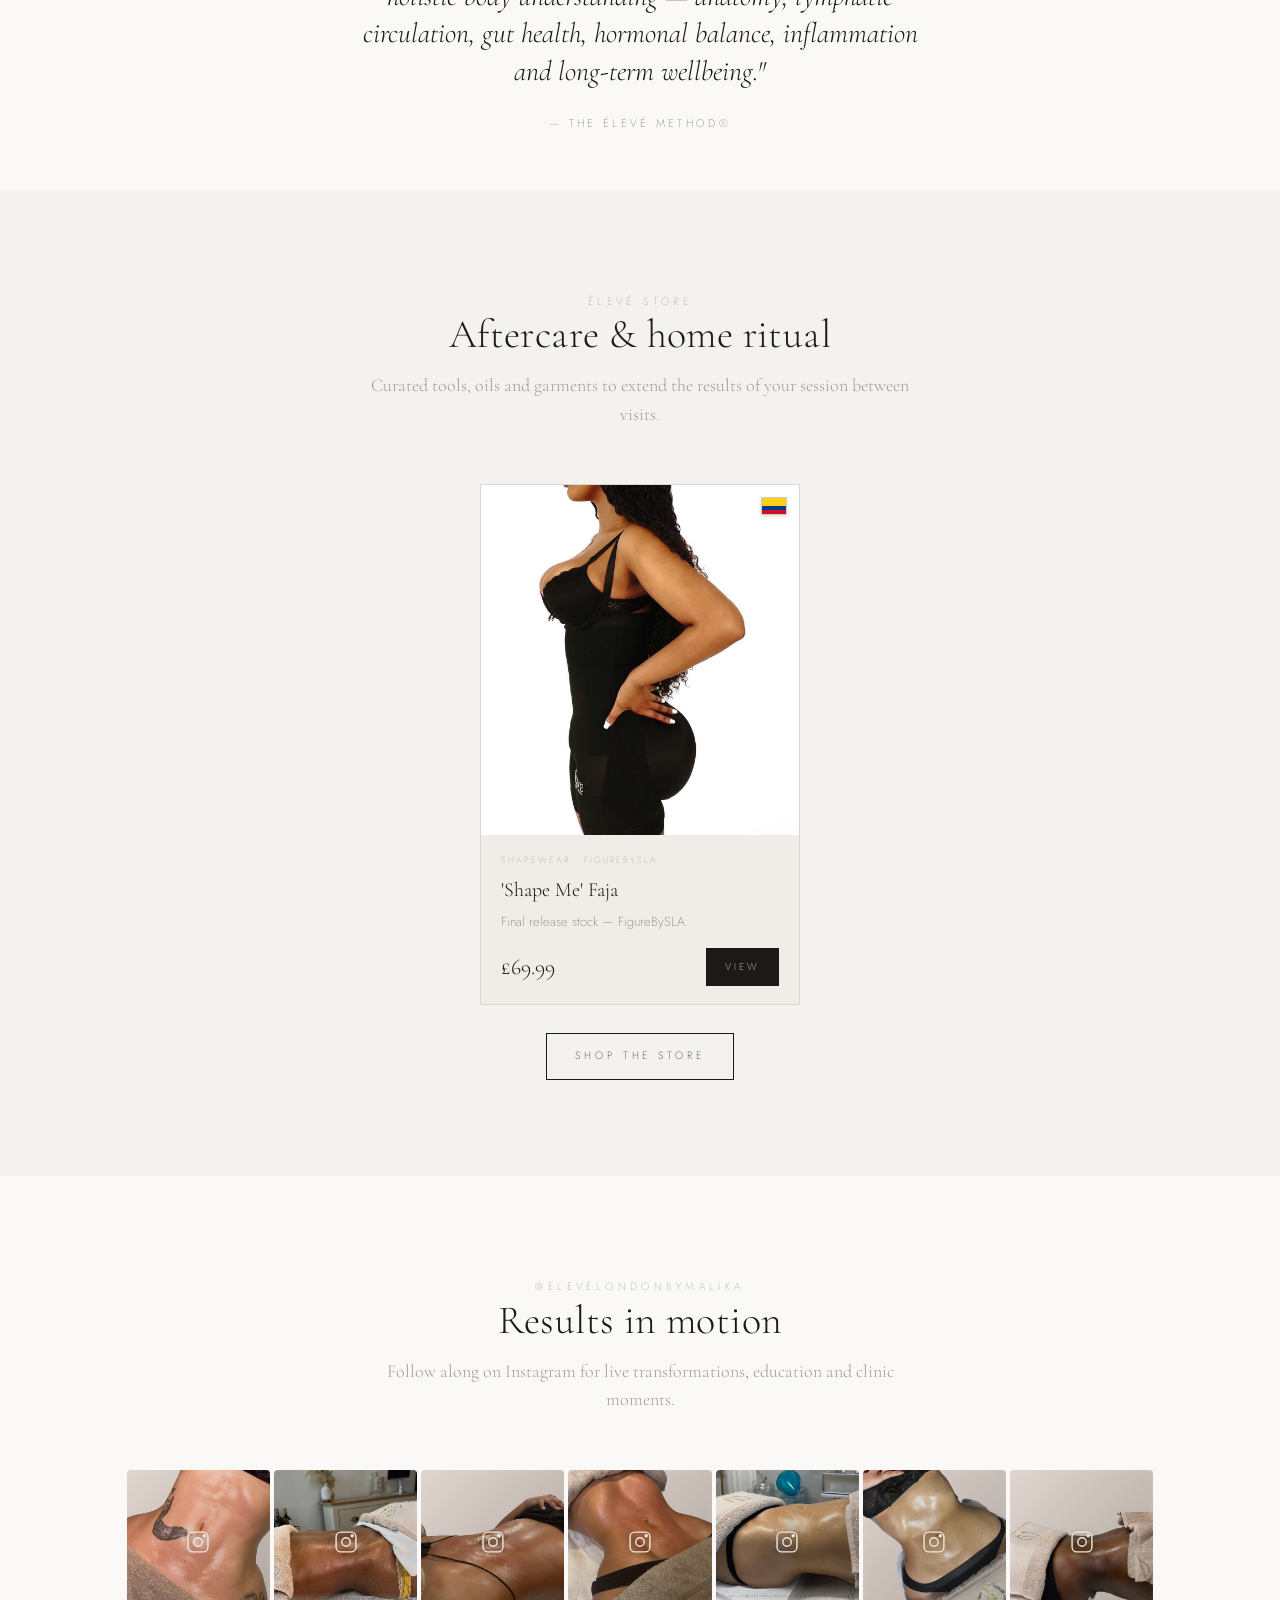
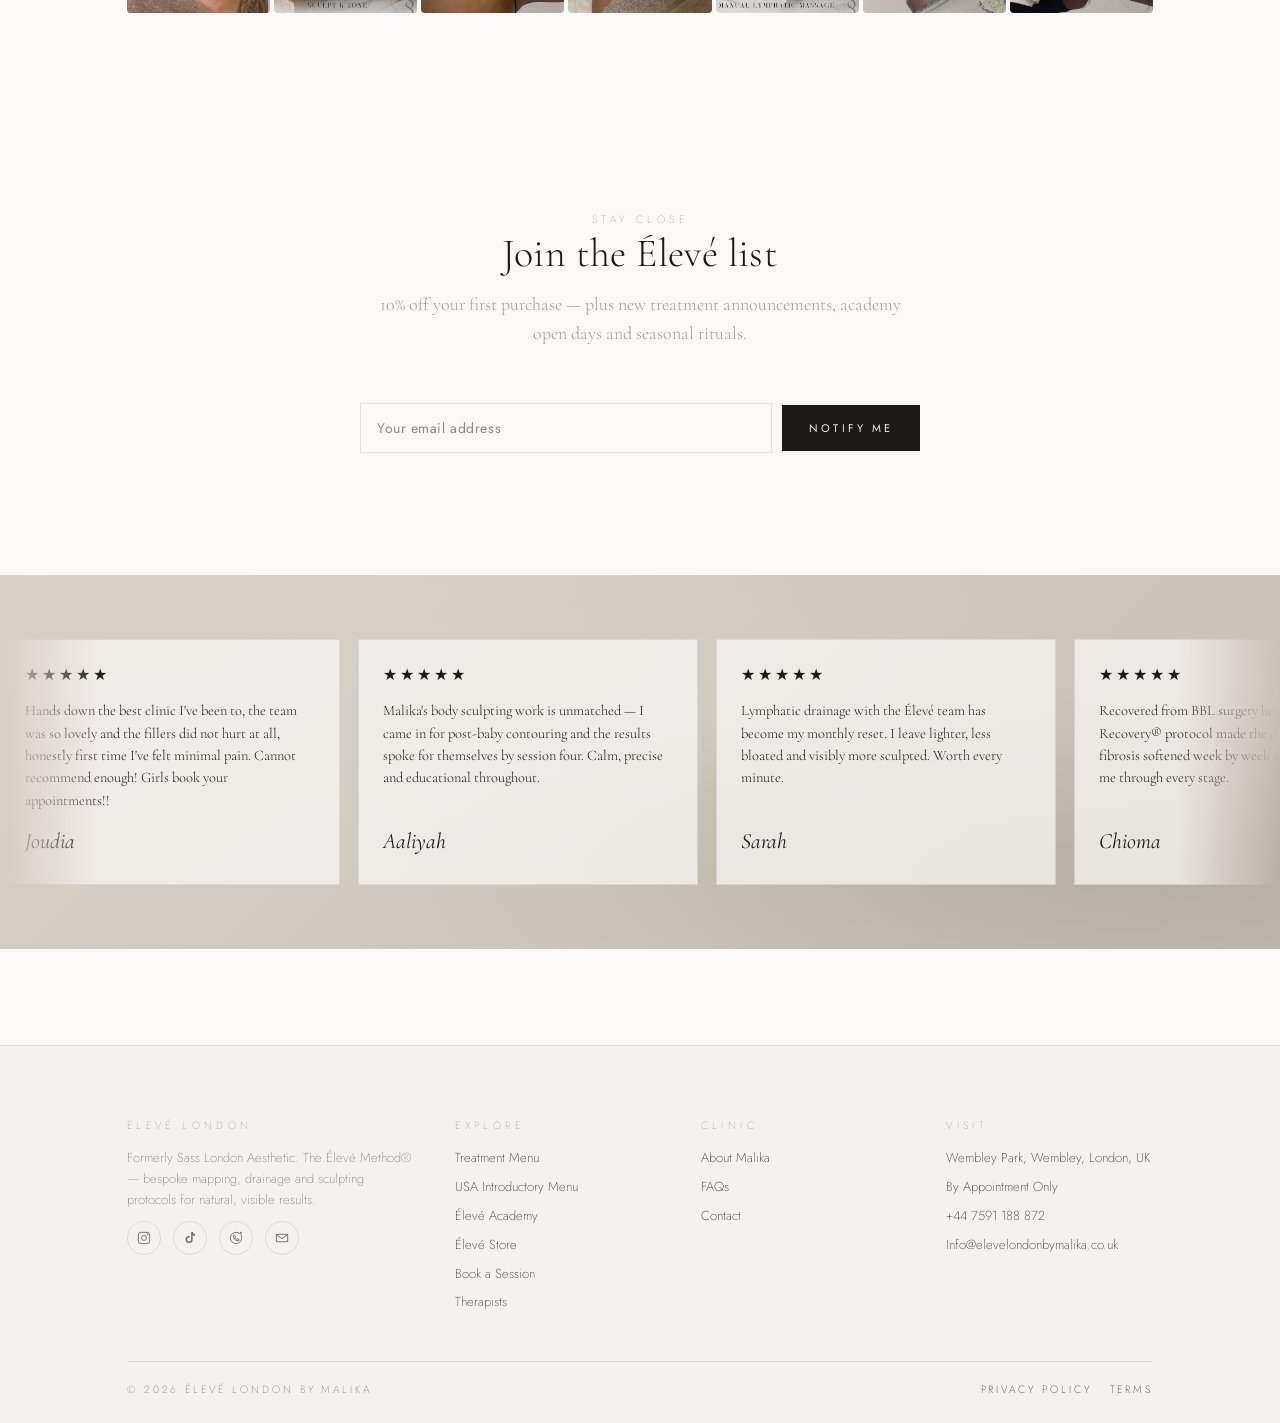
==== commit 7638567f: "Brand revamp: Cooltura/Avenir Ultra Light palette — #D8D0C6 + #A59B8F, near-white bg, ultra-light ty" ====
--- a/index.html
+++ b/index.html
@@ -5,11 +5,11 @@
   <meta name="viewport" content="width=device-width, initial-scale=1" />
   <title>Élevé London by Malika — Body Sculpting, Post-Op Recovery, Lymphatic Drainage</title>
   <meta name="description" content="Wembley Park clinic led by Malika — The Élevé Method® for body sculpting, post-op recovery, lymphatic drainage, RF skin lift, fat dissolving and facial aesthetics. Formerly Sass London Aesthetic." />
-  <meta name="theme-color" content="#d6cec2" />
+  <meta name="theme-color" content="#faf9f7" />
   <link rel="icon" href="assets/logo.png" />
   <link rel="preconnect" href="https://fonts.googleapis.com" />
   <link rel="preconnect" href="https://fonts.gstatic.com" crossorigin />
-  <link href="https://fonts.googleapis.com/css2?family=Cormorant+Garamond:ital,wght@0,300;0,400;0,500;1,300;1,400&family=Jost:wght@300;400;500&display=swap" rel="stylesheet" />
+  <link href="https://fonts.googleapis.com/css2?family=Cormorant+Garamond:ital,wght@0,300;0,400;0,500;1,300;1,400&family=Jost:wght@100;200;300;400;500&display=swap" rel="stylesheet" />
   <link rel="stylesheet" href="styles.css" />
 </head>
 <body>
--- a/styles.css
+++ b/styles.css
@@ -1,16 +1,16 @@
 :root {
-  --bg: #d6cec2;
-  --bg-soft: #e0d9ce;
-  --bg-cream: #efe8dc;
-  --ink: #3a332b;
-  --ink-soft: #6b6155;
-  --ink-faint: #9b9185;
-  --accent: #8a7a68;
-  --accent-ink: #5c4f3f;
-  --rule: rgba(58, 51, 43, 0.18);
-  --rule-strong: rgba(58, 51, 43, 0.36);
-  --card: #ece5d7;
-  --card-hover: #e4dccb;
+  --bg: #faf9f7;
+  --bg-soft: #f4f2ef;
+  --bg-cream: #D8D0C6;
+  --ink: #1c1a17;
+  --ink-soft: #766e64;
+  --ink-faint: #A59B8F;
+  --accent: #A59B8F;
+  --accent-ink: #7a6d60;
+  --rule: rgba(28, 26, 23, 0.1);
+  --rule-strong: rgba(28, 26, 23, 0.22);
+  --card: #f0ede8;
+  --card-hover: #ebe7e1;
   --success: #5a6b48;
   --error: #8a3a2a;
   --serif: "Cormorant Garamond", "Times New Roman", serif;
@@ -26,19 +26,15 @@
   background: var(--bg);
   color: var(--ink);
   font-family: var(--sans);
-  font-weight: 300;
+  font-weight: 200;
   -webkit-font-smoothing: antialiased;
   -moz-osx-font-smoothing: grayscale;
   min-height: 100%;
 }
 
 body {
-  background:
-    radial-gradient(1200px 700px at 50% -10%, rgba(255, 250, 244, 0.55), transparent 60%),
-    radial-gradient(900px 600px at 50% 110%, rgba(99, 84, 66, 0.18), transparent 55%),
-    var(--bg);
-  background-attachment: fixed;
-  line-height: 1.55;
+  background: var(--bg);
+  line-height: 1.6;
 }
 
 img { max-width: 100%; display: block; }
@@ -54,31 +50,31 @@
 /* ====== Serif / headings ====== */
 h1, h2, h3, h4 {
   font-family: var(--serif);
-  font-weight: 400;
-  color: var(--ink);
-  letter-spacing: 0.005em;
+  font-weight: 300;
+  color: var(--ink);
+  letter-spacing: 0.01em;
   margin: 0;
 }
-h1 { font-size: clamp(36px, 5.6vw, 68px); line-height: 1.02; font-style: italic; }
-h2 { font-size: clamp(26px, 3.2vw, 40px); line-height: 1.12; }
-h3 { font-size: clamp(18px, 1.8vw, 22px); line-height: 1.25; }
-h4 { font-size: 16px; letter-spacing: 0.04em; text-transform: none; }
+h1 { font-size: clamp(36px, 5.6vw, 68px); line-height: 1.02; font-style: italic; font-weight: 300; }
+h2 { font-size: clamp(26px, 3.2vw, 40px); line-height: 1.12; font-weight: 300; }
+h3 { font-size: clamp(18px, 1.8vw, 22px); line-height: 1.25; font-weight: 300; }
+h4 { font-size: 16px; letter-spacing: 0.04em; text-transform: none; font-weight: 300; }
 
 .eyebrow {
   font-family: var(--sans);
-  font-weight: 300;
-  letter-spacing: 0.32em;
-  font-size: 11px;
-  text-transform: uppercase;
-  color: var(--ink-soft);
+  font-weight: 200;
+  letter-spacing: 0.42em;
+  font-size: 10.5px;
+  text-transform: uppercase;
+  color: var(--ink-faint);
 }
 
 .mark {
   font-family: var(--sans);
-  font-weight: 400;
-  letter-spacing: 0.42em;
-  font-size: 11px;
-  color: var(--ink-soft);
+  font-weight: 200;
+  letter-spacing: 0.48em;
+  font-size: 10.5px;
+  color: var(--ink-faint);
   text-transform: uppercase;
 }
 
@@ -102,9 +98,9 @@
 /* ====== Header ====== */
 .site-header {
   position: sticky; top: 0; z-index: 30;
-  background: rgba(214, 206, 194, 0.88);
-  backdrop-filter: blur(10px);
-  -webkit-backdrop-filter: blur(10px);
+  background: rgba(250, 249, 247, 0.92);
+  backdrop-filter: blur(14px);
+  -webkit-backdrop-filter: blur(14px);
   border-bottom: 1px solid var(--rule);
 }
 .nav {
@@ -118,9 +114,10 @@
 }
 .nav-brand {
   display: flex; align-items: center; gap: 12px;
-  font-family: var(--serif);
-  font-size: 18px;
-  letter-spacing: 0.18em;
+  font-family: var(--sans);
+  font-weight: 200;
+  font-size: 13px;
+  letter-spacing: 0.38em;
   color: var(--ink);
   text-transform: uppercase;
 }
@@ -130,14 +127,15 @@
 }
 .nav-brand small {
   display: block;
-  font-family: var(--sans); font-weight: 300; font-size: 9.5px;
-  letter-spacing: 0.32em; color: var(--ink-soft); text-transform: uppercase;
+  font-family: var(--sans); font-weight: 200; font-size: 9px;
+  letter-spacing: 0.4em; color: var(--ink-faint); text-transform: uppercase;
   margin-top: 3px;
 }
 
 .nav-links {
   display: flex; align-items: center; gap: clamp(14px, 2vw, 26px);
-  font-size: 12px; letter-spacing: 0.2em; text-transform: uppercase;
+  font-size: 11px; letter-spacing: 0.32em; text-transform: uppercase;
+  font-weight: 200;
   color: var(--ink-soft);
 }
 .nav-links a { color: var(--ink-soft); white-space: nowrap; transition: color .2s ease; }
@@ -176,7 +174,7 @@
     height: calc(100dvh - 64px);
     height: calc(100vh - 64px);
     padding: 56px 32px 40px;
-    background: var(--bg-cream);
+    background: var(--bg);
     z-index: 40;
     font-family: var(--serif);
     font-size: 28px;
@@ -204,12 +202,12 @@
 .btn {
   display: inline-flex; align-items: center; justify-content: center; gap: 8px;
   appearance: none; cursor: pointer;
-  background: var(--ink); color: var(--bg-cream);
+  background: var(--ink); color: var(--bg);
   border: 1px solid var(--ink);
-  padding: 14px 26px;
-  font-family: var(--sans); font-weight: 400;
-  letter-spacing: 0.28em; text-transform: uppercase;
-  font-size: 11px;
+  padding: 14px 28px;
+  font-family: var(--sans); font-weight: 200;
+  letter-spacing: 0.38em; text-transform: uppercase;
+  font-size: 10.5px;
   transition: background .25s ease, color .25s ease, transform .2s ease;
   text-align: center;
   white-space: nowrap;
@@ -219,8 +217,8 @@
 .btn--ghost {
   background: transparent; color: var(--ink);
 }
-.btn--ghost:hover { background: var(--ink); color: var(--bg-cream); }
-.btn--sm { padding: 10px 18px; font-size: 10px; letter-spacing: 0.22em; }
+.btn--ghost:hover { background: var(--ink); color: var(--bg); }
+.btn--sm { padding: 10px 18px; font-size: 10px; letter-spacing: 0.3em; }
 .btn--block { width: 100%; }
 .btn:disabled { opacity: 0.5; cursor: not-allowed; }
 
@@ -228,10 +226,10 @@
 main { flex: 1; }
 .section { padding-block: clamp(48px, 8vw, 96px); }
 .section--tight { padding-block: clamp(32px, 5vw, 56px); }
-.section--full { background: var(--bg-cream); }
+.section--full { background: var(--bg-soft); }
 .section-head { text-align: center; margin-bottom: clamp(32px, 5vw, 56px); }
 .section-head .eyebrow { margin-bottom: 12px; }
-.section-head p { max-width: 60ch; margin: 14px auto 0; color: var(--ink-soft); font-family: var(--serif); font-size: clamp(15px, 1.5vw, 18px); line-height: 1.55; }
+.section-head p { max-width: 60ch; margin: 14px auto 0; color: var(--ink-faint); font-family: var(--serif); font-size: clamp(15px, 1.5vw, 18px); line-height: 1.6; }
 
 /* ====== Hero ====== */
 .hero-home {
@@ -245,7 +243,7 @@
 .hero-home p {
   max-width: 58ch; margin: 14px auto 28px;
   font-family: var(--serif); font-size: clamp(16px, 1.7vw, 20px);
-  line-height: 1.5; color: var(--ink-soft);
+  line-height: 1.6; color: var(--ink-faint);
 }
 .hero-ctas { display: flex; justify-content: center; gap: 12px; flex-wrap: wrap; }
 
@@ -254,7 +252,7 @@
   display: grid;
   grid-template-columns: minmax(0, 5fr) minmax(0, 6fr);
   min-height: clamp(520px, 80vh, 780px);
-  background: var(--bg-cream);
+  background: var(--bg-soft);
   align-items: stretch;
   overflow: hidden;
 }
@@ -526,9 +524,9 @@
   overflow: hidden;
   border-radius: 0;
   background:
-    radial-gradient(120% 90% at 20% 20%,  rgba(232, 220, 203, 0.9) 0%, transparent 60%),
-    radial-gradient(100% 80% at 85% 30%, rgba(214, 200, 179, 0.85) 0%, transparent 55%),
-    linear-gradient(135deg, #dccfba 0%, #c4b39b 100%);
+    radial-gradient(120% 90% at 20% 20%, rgba(216, 208, 198, 0.9) 0%, transparent 60%),
+    radial-gradient(100% 80% at 85% 30%, rgba(165, 155, 143, 0.6) 0%, transparent 55%),
+    linear-gradient(135deg, #D8D0C6 0%, #A59B8F 100%);
   background-size: 200% 200%, 200% 200%, 100% 100%;
   animation: meshShift 18s ease-in-out infinite alternate;
 }
@@ -538,10 +536,10 @@
   background:
     linear-gradient(to bottom,
       var(--bg) 0%,
-      rgba(214, 206, 194, 0.35) 18%,
+      rgba(250, 249, 247, 0.28) 18%,
       transparent 40%,
       transparent 60%,
-      rgba(214, 206, 194, 0.35) 82%,
+      rgba(250, 249, 247, 0.28) 82%,
       var(--bg) 100%);
   pointer-events: none;
   z-index: 1;
@@ -578,13 +576,13 @@
 .feature-card__blob::before {
   width: 70%; height: 70%;
   top: -20%; right: -10%;
-  background: radial-gradient(circle, #f3b7a6 0%, transparent 65%);
+  background: radial-gradient(circle, #D8D0C6 0%, transparent 65%);
   animation: blobFloat 11s ease-in-out infinite;
 }
 .feature-card__blob::after {
   width: 60%; height: 60%;
   bottom: -25%; left: -15%;
-  background: radial-gradient(circle, #7a5a48 0%, transparent 60%);
+  background: radial-gradient(circle, #A59B8F 0%, transparent 60%);
   animation: blobFloat 14s ease-in-out infinite reverse;
 }
 
@@ -601,9 +599,9 @@
 .feature-card__meta {
   display: flex; align-items: baseline; gap: 10px;
   font-family: var(--sans);
-  font-weight: 300;
+  font-weight: 200;
   font-size: 10px;
-  letter-spacing: 0.32em;
+  letter-spacing: 0.38em;
   text-transform: uppercase;
   color: var(--ink-faint);
 }
@@ -652,9 +650,9 @@
 
 .feature-card__cta {
   font-family: var(--sans);
-  font-weight: 400;
+  font-weight: 200;
   font-size: 10.5px;
-  letter-spacing: 0.3em;
+  letter-spacing: 0.38em;
   text-transform: uppercase;
   color: var(--ink);
   text-decoration: none;
@@ -666,8 +664,9 @@
 
 .feature-card__secondary {
   font-family: var(--sans);
+  font-weight: 200;
   font-size: 10.5px;
-  letter-spacing: 0.3em;
+  letter-spacing: 0.38em;
   text-transform: uppercase;
   color: var(--ink-faint);
   text-decoration: none;
@@ -1376,9 +1375,9 @@
   aspect-ratio: 4 / 5;
   overflow: hidden;
   background:
-    radial-gradient(120% 90% at 20% 20%,  rgba(232, 220, 203, 0.9) 0%, transparent 60%),
-    radial-gradient(100% 80% at 85% 30%, rgba(214, 200, 179, 0.85) 0%, transparent 55%),
-    linear-gradient(135deg, #dccfba 0%, #c4b39b 100%);
+    radial-gradient(120% 90% at 20% 20%, rgba(216, 208, 198, 0.9) 0%, transparent 60%),
+    radial-gradient(100% 80% at 85% 30%, rgba(165, 155, 143, 0.6) 0%, transparent 55%),
+    linear-gradient(135deg, #D8D0C6 0%, #A59B8F 100%);
   background-size: 200% 200%, 200% 200%, 100% 100%;
   animation: meshShift 18s ease-in-out infinite alternate;
 }
@@ -1387,10 +1386,10 @@
   position: absolute; inset: 0;
   background: linear-gradient(to bottom,
     var(--bg) 0%,
-    rgba(214, 206, 194, 0.35) 18%,
+    rgba(250, 249, 247, 0.28) 18%,
     transparent 40%,
     transparent 60%,
-    rgba(214, 206, 194, 0.35) 82%,
+    rgba(250, 249, 247, 0.28) 82%,
     var(--bg) 100%);
   pointer-events: none;
   z-index: 1;
@@ -1467,9 +1466,9 @@
   aspect-ratio: 4 / 5;
   overflow: hidden;
   background:
-    radial-gradient(120% 90% at 20% 20%, rgba(232, 220, 203, 0.9) 0%, transparent 60%),
-    radial-gradient(100% 80% at 85% 30%, rgba(214, 200, 179, 0.85) 0%, transparent 55%),
-    linear-gradient(135deg, #dccfba 0%, #c4b39b 100%);
+    radial-gradient(120% 90% at 20% 20%, rgba(216, 208, 198, 0.9) 0%, transparent 60%),
+    radial-gradient(100% 80% at 85% 30%, rgba(165, 155, 143, 0.6) 0%, transparent 55%),
+    linear-gradient(135deg, #D8D0C6 0%, #A59B8F 100%);
   background-size: 200% 200%, 200% 200%, 100% 100%;
   animation: meshShift 18s ease-in-out infinite alternate;
 }
@@ -1478,10 +1477,10 @@
   position: absolute; inset: 0;
   background: linear-gradient(to bottom,
     var(--bg) 0%,
-    rgba(214, 206, 194, 0.35) 14%,
+    rgba(250, 249, 247, 0.28) 14%,
     transparent 34%,
     transparent 66%,
-    rgba(214, 206, 194, 0.35) 86%,
+    rgba(250, 249, 247, 0.28) 86%,
     var(--bg) 100%);
   pointer-events: none;
   z-index: 1;
@@ -1769,7 +1768,7 @@
   margin-top: clamp(48px, 8vw, 96px);
   padding: clamp(40px, 6vw, 72px) 0 24px;
   border-top: 1px solid var(--rule);
-  background: var(--bg-cream);
+  background: var(--bg-soft);
 }
 .footer-grid {
   display: grid; gap: clamp(24px, 3vw, 40px);
@@ -1778,8 +1777,8 @@
 @media (max-width: 900px) { .footer-grid { grid-template-columns: 1fr 1fr; } }
 @media (max-width: 560px) { .footer-grid { grid-template-columns: 1fr; } }
 .footer-col h5 {
-  font-family: var(--sans); font-weight: 400;
-  font-size: 11px; letter-spacing: 0.3em; text-transform: uppercase; color: var(--ink-soft);
+  font-family: var(--sans); font-weight: 200;
+  font-size: 10.5px; letter-spacing: 0.42em; text-transform: uppercase; color: var(--ink-faint);
   margin: 0 0 14px;
 }
 .footer-col ul { list-style: none; padding: 0; margin: 0; display: flex; flex-direction: column; gap: 8px; font-size: 13px; }
@@ -1831,9 +1830,9 @@
   margin: 0;
   padding: clamp(40px, 6vw, 64px) 0;
   background:
-    radial-gradient(120% 80% at 15% 20%, rgba(232, 220, 203, 0.85) 0%, transparent 60%),
-    radial-gradient(110% 90% at 90% 80%, rgba(214, 200, 179, 0.8) 0%, transparent 55%),
-    linear-gradient(135deg, #e8dcc5 0%, #d6c8b3 100%);
+    radial-gradient(120% 80% at 15% 20%, rgba(216, 208, 198, 0.7) 0%, transparent 60%),
+    radial-gradient(110% 90% at 90% 80%, rgba(165, 155, 143, 0.5) 0%, transparent 55%),
+    linear-gradient(135deg, #D8D0C6 0%, #c8bfb5 100%);
   overflow: hidden;
 }
 .testimonials__viewport {
@@ -1859,8 +1858,8 @@
   flex: 0 0 auto;
   width: clamp(260px, 28vw, 340px);
   padding: 22px 24px 24px;
-  background: rgba(255, 252, 246, 0.65);
-  border: 1px solid rgba(58, 51, 43, 0.12);
+  background: rgba(250, 249, 247, 0.72);
+  border: 1px solid rgba(28, 26, 23, 0.1);
   display: flex;
   flex-direction: column;
   gap: 12px;
@@ -1916,13 +1915,13 @@
 .subscribe-modal__panel {
   position: relative;
   width: min(460px, 100%);
-  background: var(--bg-cream);
+  background: var(--bg);
   padding: clamp(28px, 5vw, 44px) clamp(24px, 5vw, 40px);
   text-align: center;
   transform: translateY(16px) scale(0.97);
   opacity: 0;
   transition: opacity 0.3s ease, transform 0.3s ease;
-  box-shadow: 0 30px 80px rgba(0, 0, 0, 0.18);
+  box-shadow: 0 30px 80px rgba(0, 0, 0, 0.14);
 }
 .subscribe-modal.is-open .subscribe-modal__backdrop { opacity: 1; }
 .subscribe-modal.is-open .subscribe-modal__panel {
@@ -2009,13 +2008,13 @@
   place-items: center;
   text-align: center;
   padding: 0 18px;
-  color: var(--bg-cream);
-  font-family: var(--serif);
-  font-weight: 300;
-  letter-spacing: 0.32em;
-  text-transform: uppercase;
-  font-size: clamp(15px, 2vw, 24px);
-  text-shadow: 0 2px 18px rgba(0, 0, 0, 0.45);
+  color: #faf9f7;
+  font-family: var(--sans);
+  font-weight: 200;
+  letter-spacing: 0.42em;
+  text-transform: uppercase;
+  font-size: clamp(11px, 1.4vw, 15px);
+  text-shadow: 0 2px 18px rgba(0, 0, 0, 0.35);
 }
 @media (max-width: 560px) {
   .treatment-tiles { grid-template-columns: 1fr; }
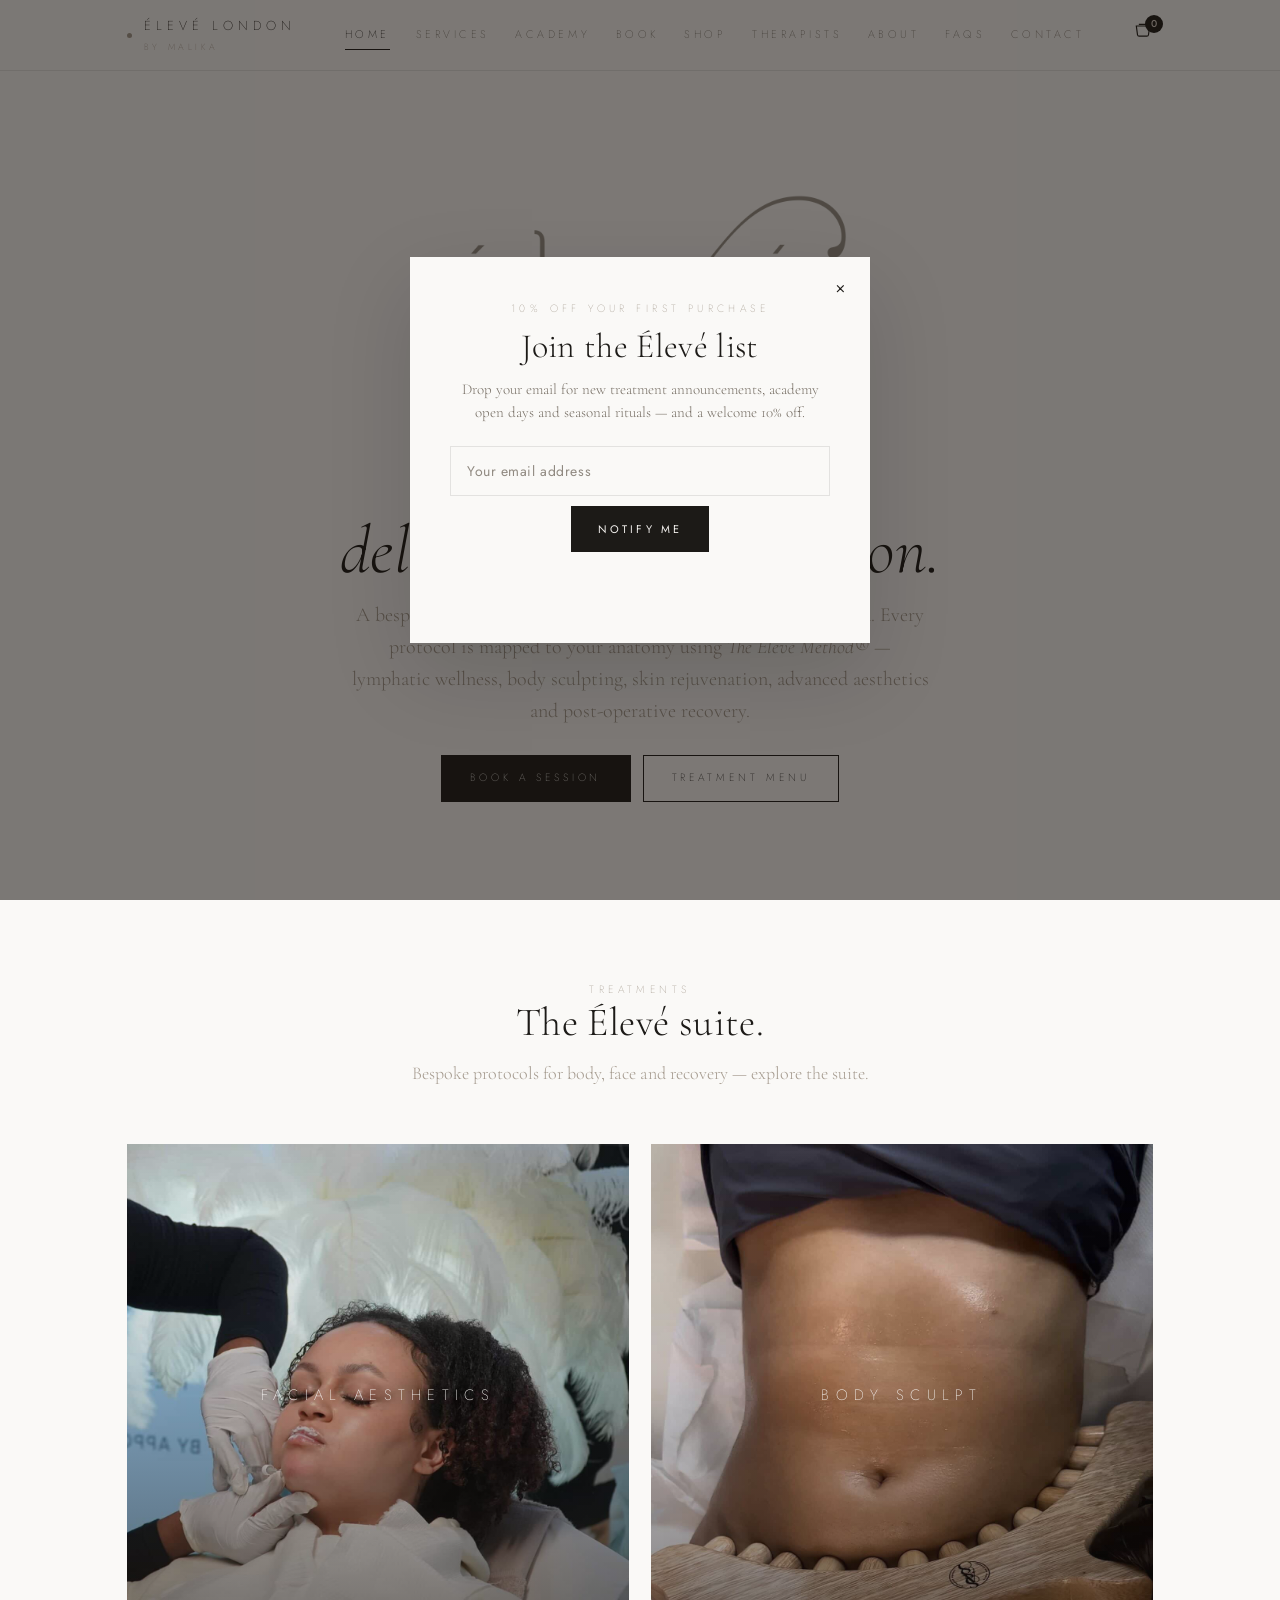
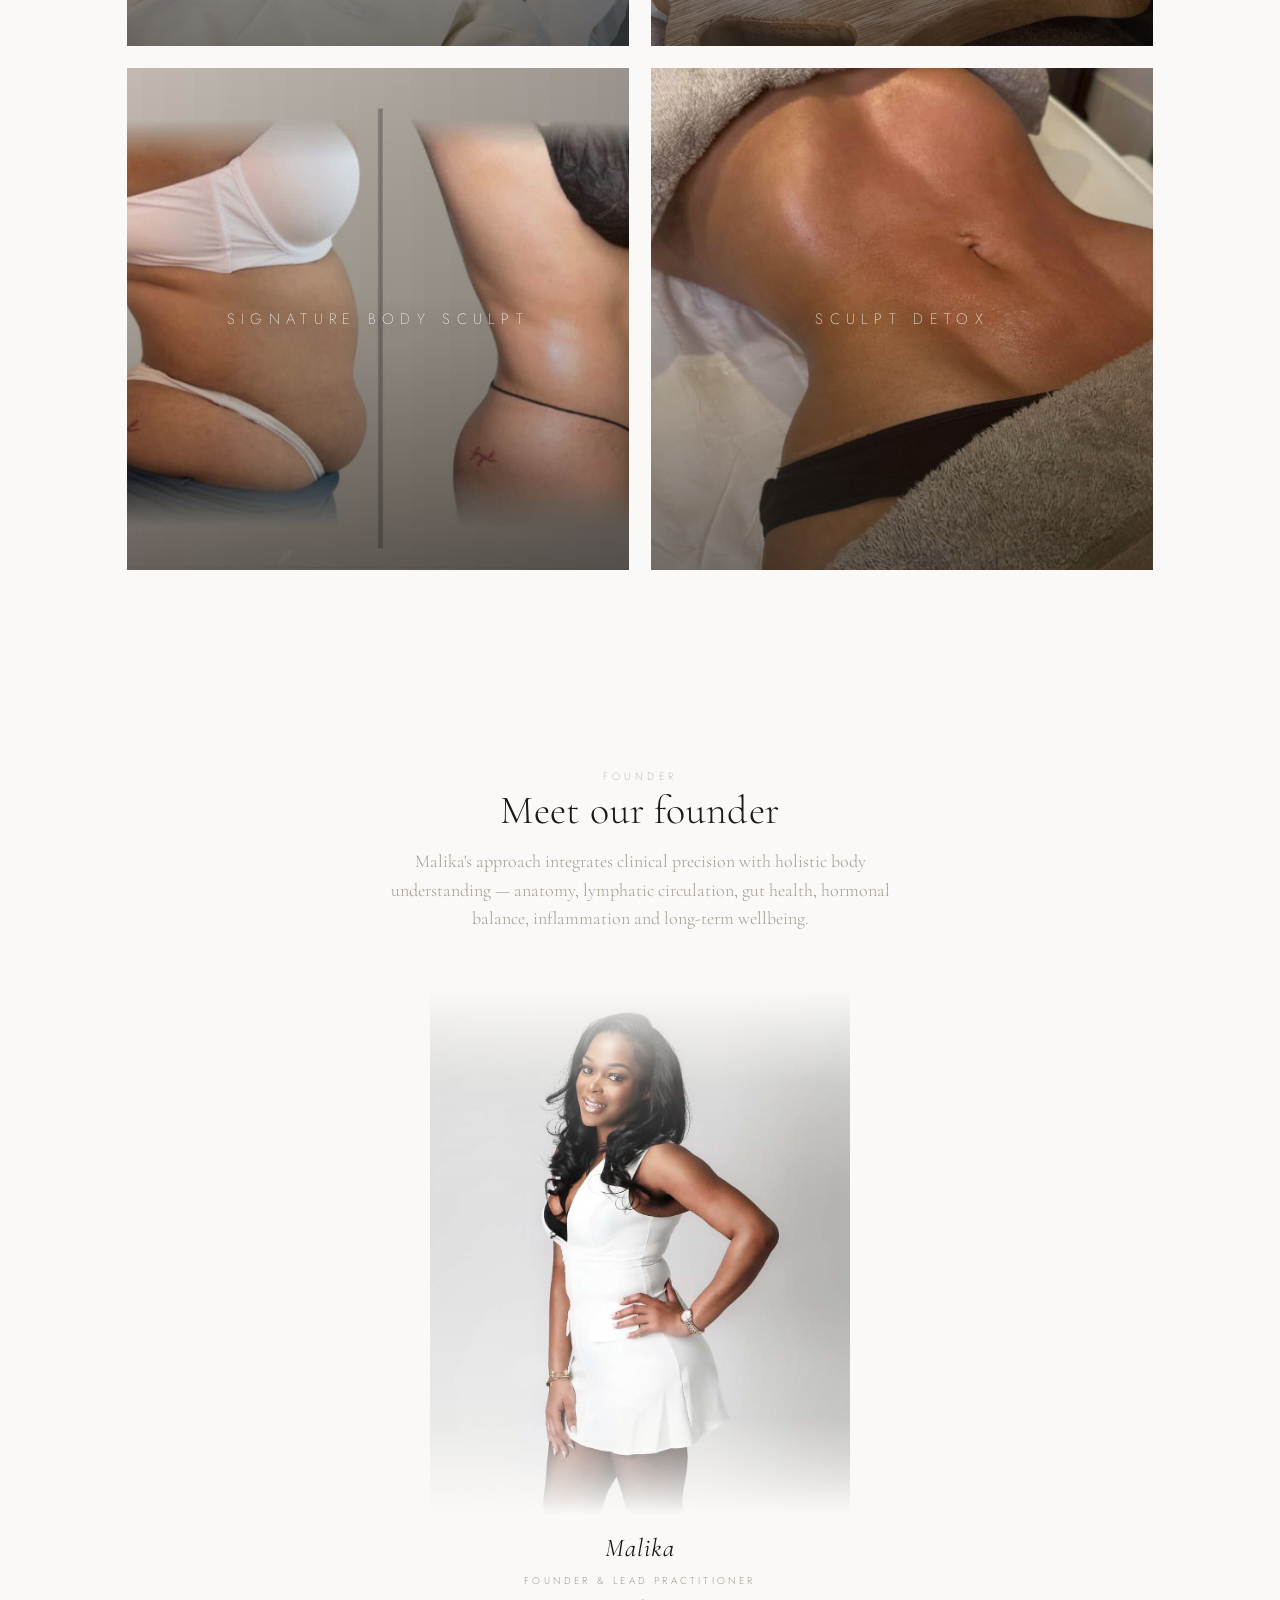
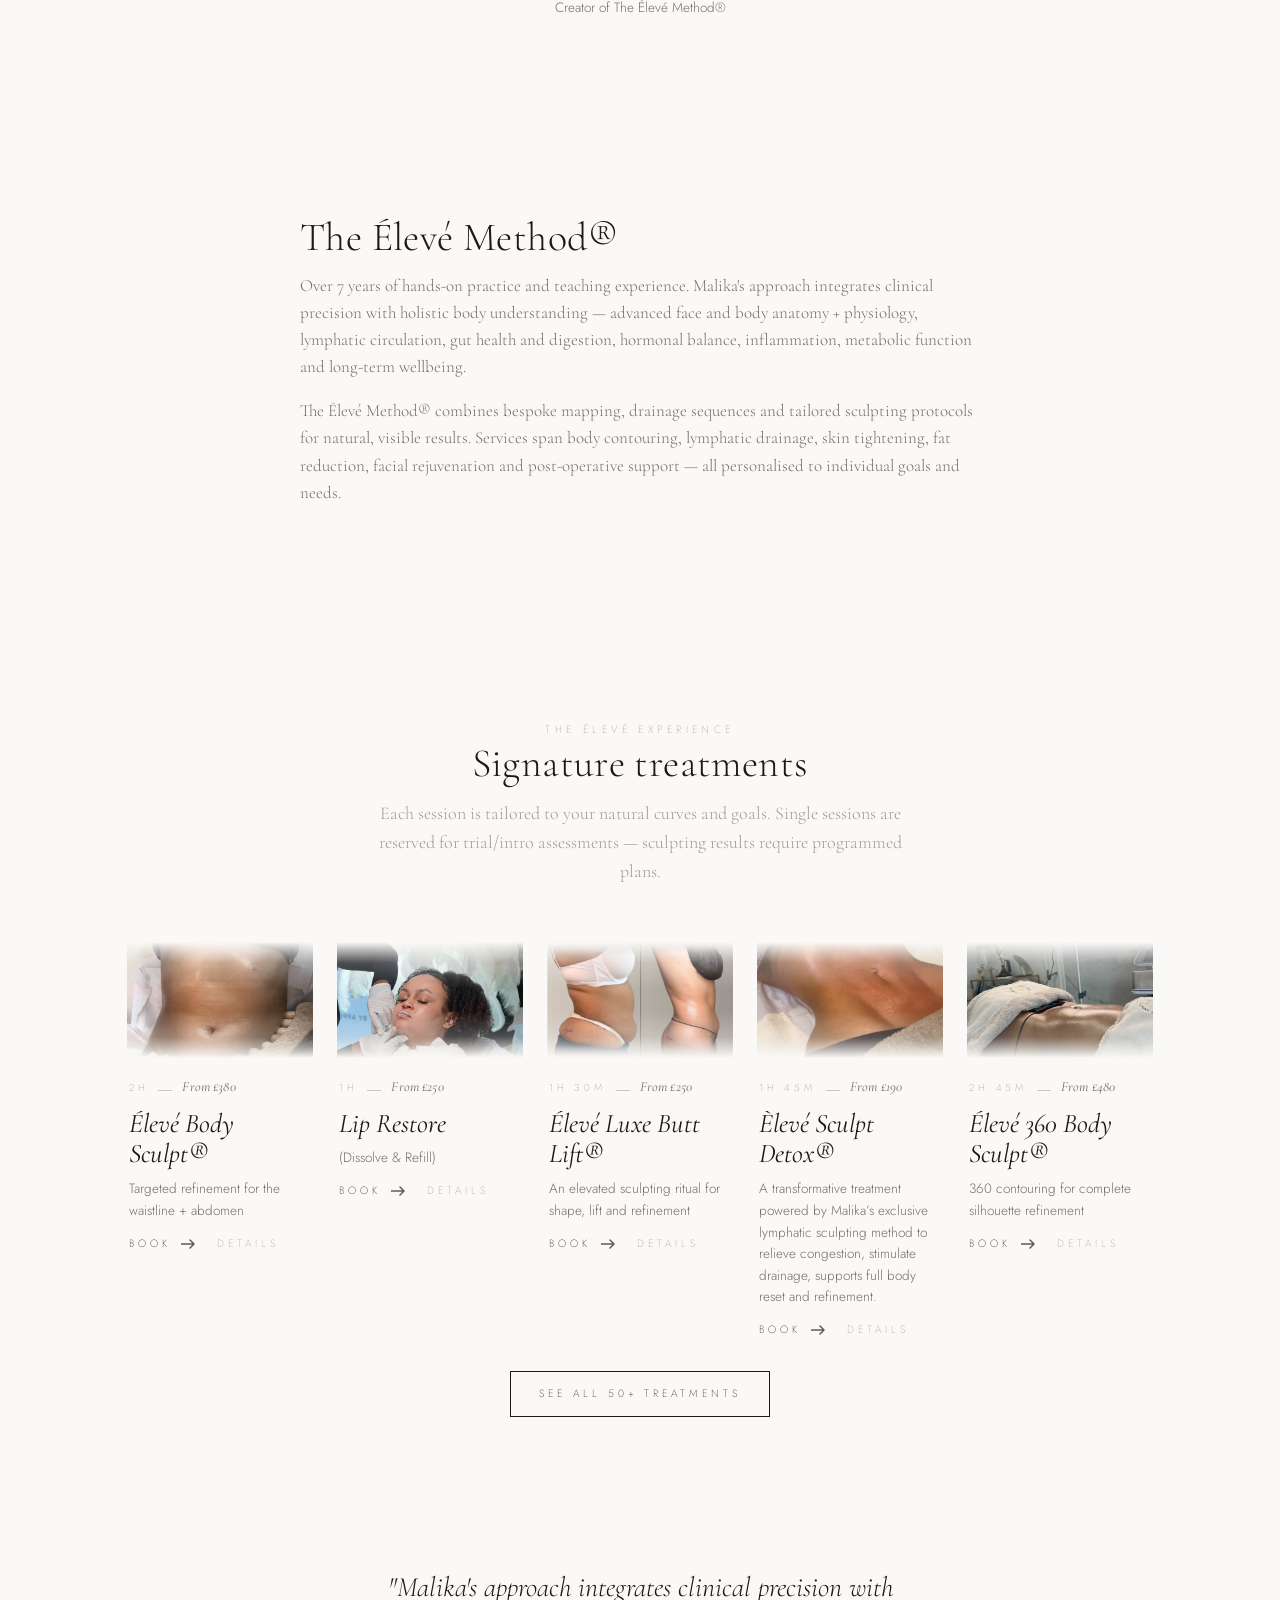
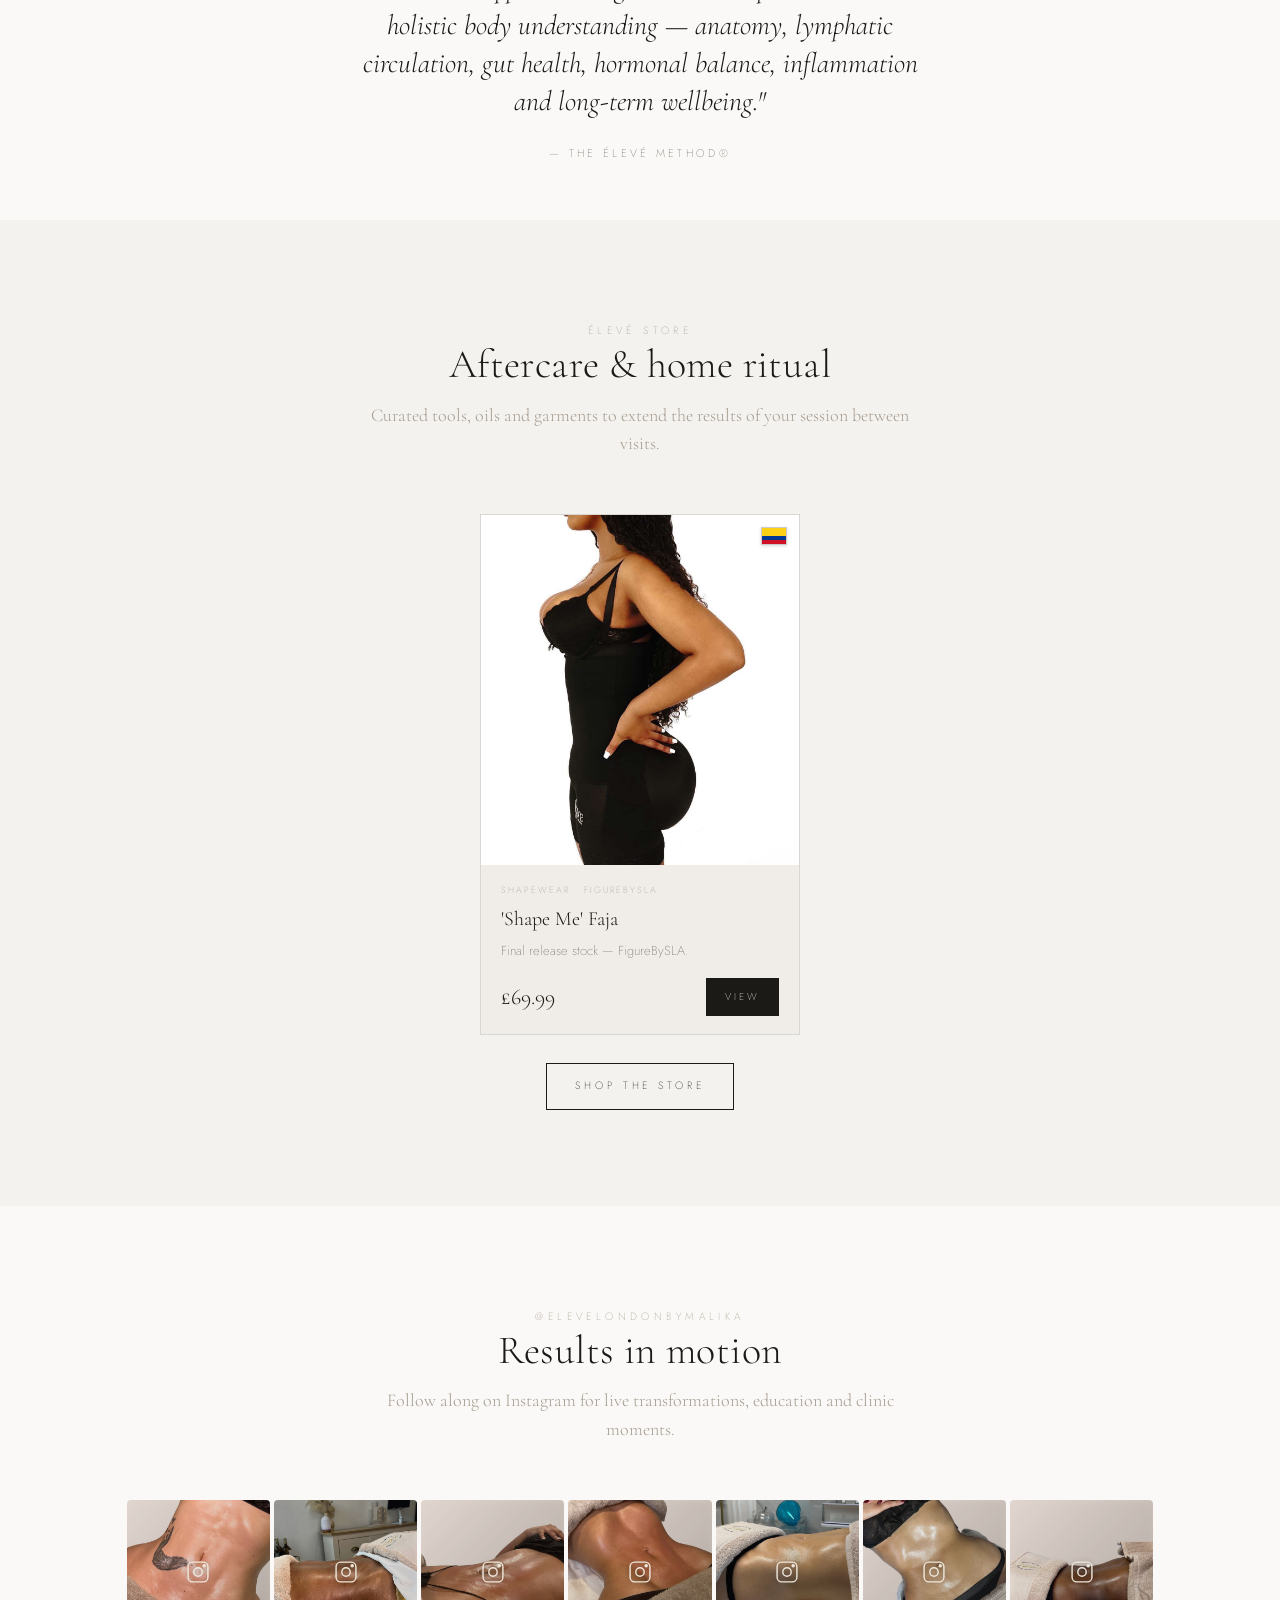
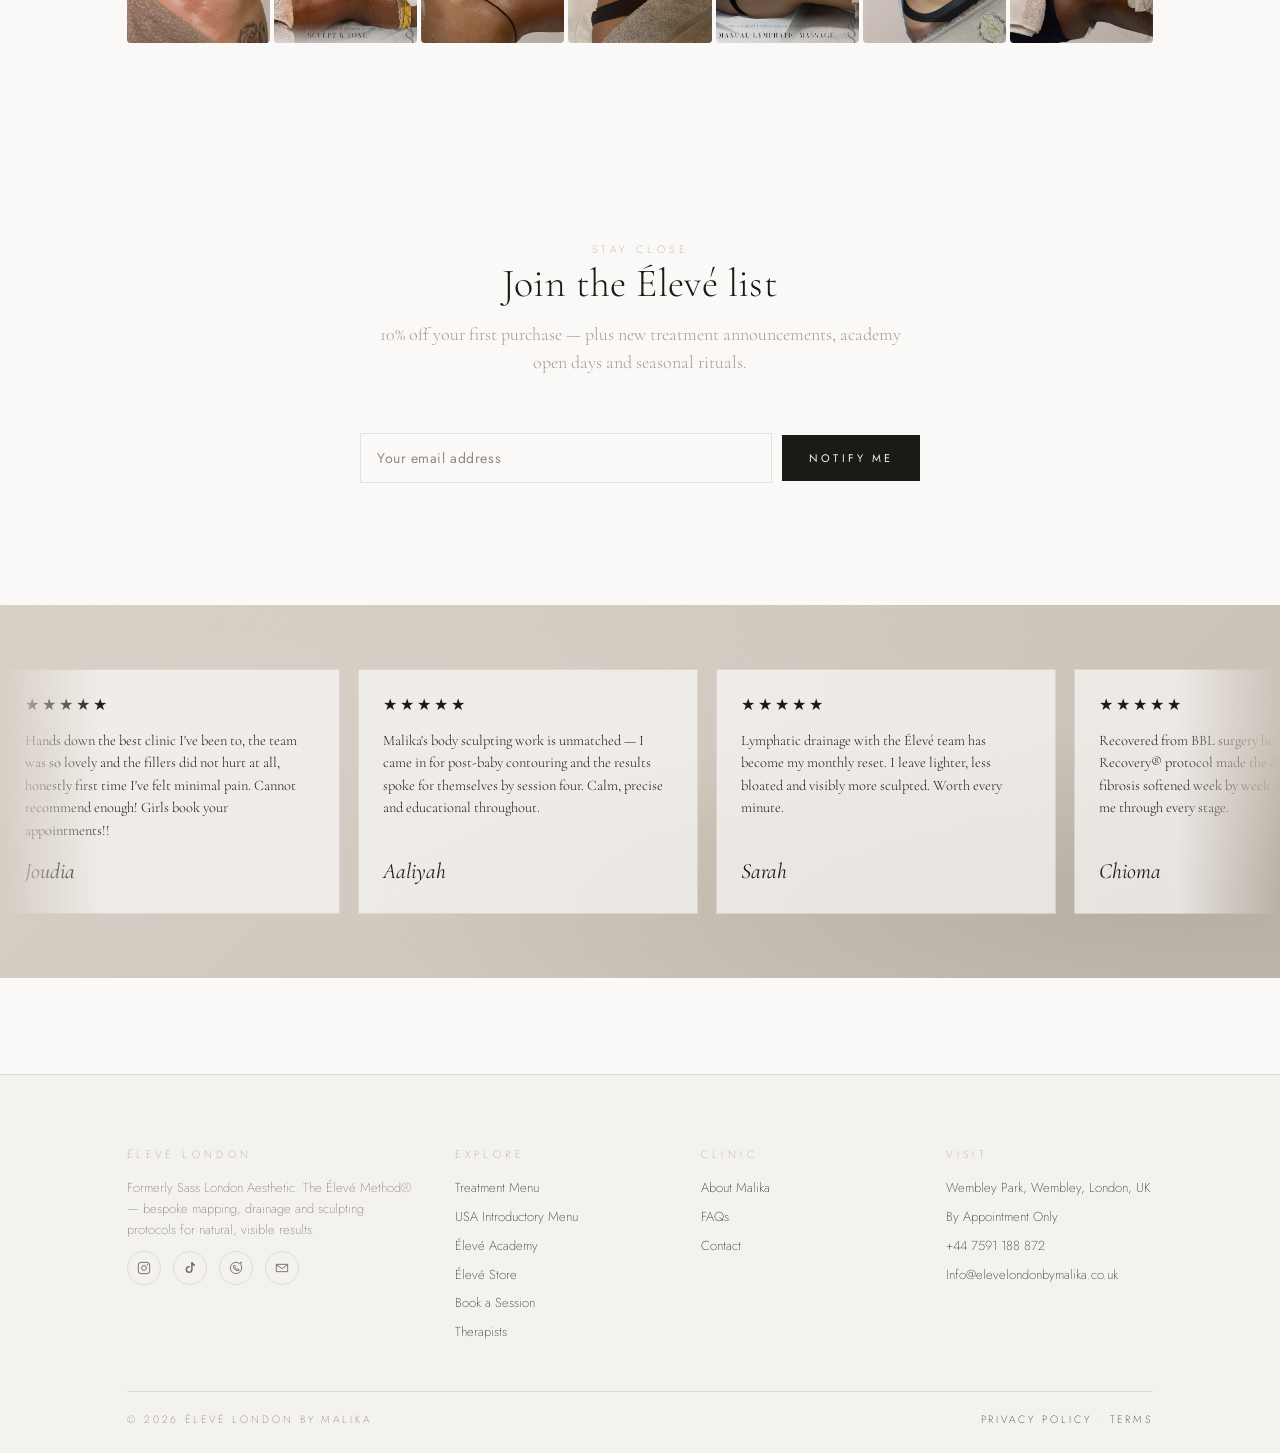
==== commit 227e0455: "Home: expand signature treatments to 5 cards with new images Body Sculpt, Facial Aesthetics, Signatu" ====
--- a/index.html
+++ b/index.html
@@ -80,7 +80,7 @@
           <h2>Signature treatments</h2>
           <p>Each session is tailored to your natural curves and goals. Single sessions are reserved for trial/intro assessments — sculpting results require programmed plans.</p>
         </div>
-        <div class="grid grid--3" id="featuredServices">
+        <div class="grid grid--5" id="featuredServices">
           <!-- populated by JS -->
         </div>
         <div class="center" style="margin-top: 28px;">
@@ -253,15 +253,17 @@
     // Optional per-service photos — drop a jpg into /assets/services/{slug}.jpg
     // and add the slug here to use it on the home card instead of the gradient.
     const SERVICE_PHOTOS = {
-      "eleve-body-sculpt":      "assets/services/eleve-body-sculpt.jpg",
-      "eleve-360-body-sculpt":  "assets/services/eleve-360-body-sculpt.jpg",
-      "eleve-luxe-butt-lift":   "assets/services/eleve-luxe-butt-lift.jpg",
+      "eleve-body-sculpt":     "assets/services/eleve-body-sculpt.jpg",
+      "lip-restore":           "assets/services/lip-restore.jpg",
+      "eleve-luxe-butt-lift":  "assets/services/eleve-luxe-butt-lift.jpg",
+      "eleve-sculpt-detox":    "assets/services/eleve-sculpt-detox.jpg",
+      "eleve-360-body-sculpt": "assets/services/eleve-360-body-sculpt.jpg",
     };
 
     (async () => {
       const services = await loadServices();
-      const featured = ["eleve-body-sculpt", "eleve-360-body-sculpt", "eleve-luxe-butt-lift", "eleve-sculpt-detox", "eleve-rf-skin-lift", "eleve-lymp-reset-massage"]
-        .map(slug => services.find(s => s.slug === slug)).filter(Boolean).slice(0, 3);
+      const featured = ["eleve-body-sculpt", "lip-restore", "eleve-luxe-butt-lift", "eleve-sculpt-detox", "eleve-360-body-sculpt"]
+        .map(slug => services.find(s => s.slug === slug)).filter(Boolean).slice(0, 5);
       // IG tiles: mark missing images so the placeholder overlay shows
       document.querySelectorAll(".ig-tile img").forEach(img => {
         img.addEventListener("error", () => img.parentElement.classList.add("missing"));
--- a/styles.css
+++ b/styles.css
@@ -411,7 +411,7 @@
 .grid--3 { grid-template-columns: repeat(3, minmax(0, 1fr)); }
 .grid--4 { grid-template-columns: repeat(4, minmax(0, 1fr)); }
 .grid--5 {
-  grid-template-columns: repeat(auto-fit, 220px);
+  grid-template-columns: repeat(5, minmax(0, 1fr));
   justify-content: center;
 }
 
@@ -458,8 +458,8 @@
   }
   #featuredServices::-webkit-scrollbar { display: none; }
   #featuredServices .feature-card {
-    flex: 0 0 78%;
-    width: 78%;
+    flex: 0 0 72%;
+    width: 72%;
     max-width: 300px;
     min-width: 240px;
     margin: 0;
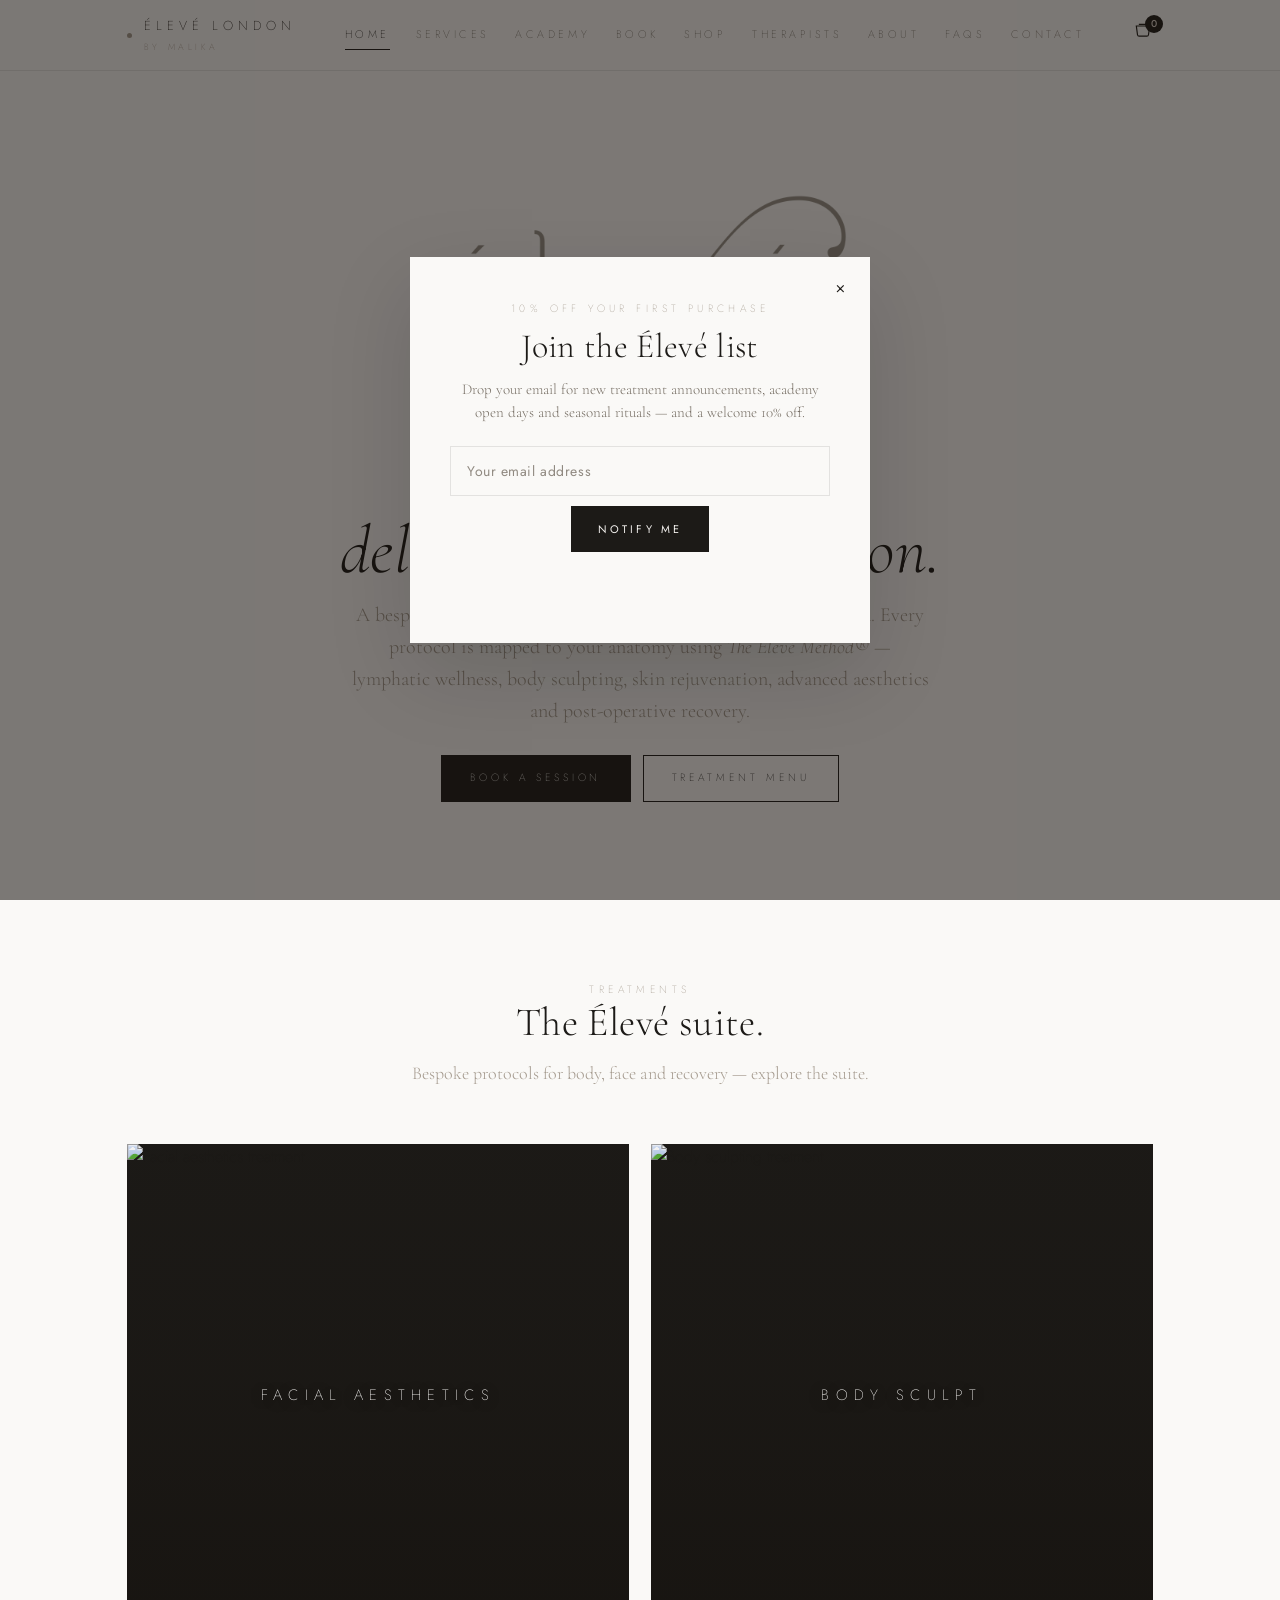
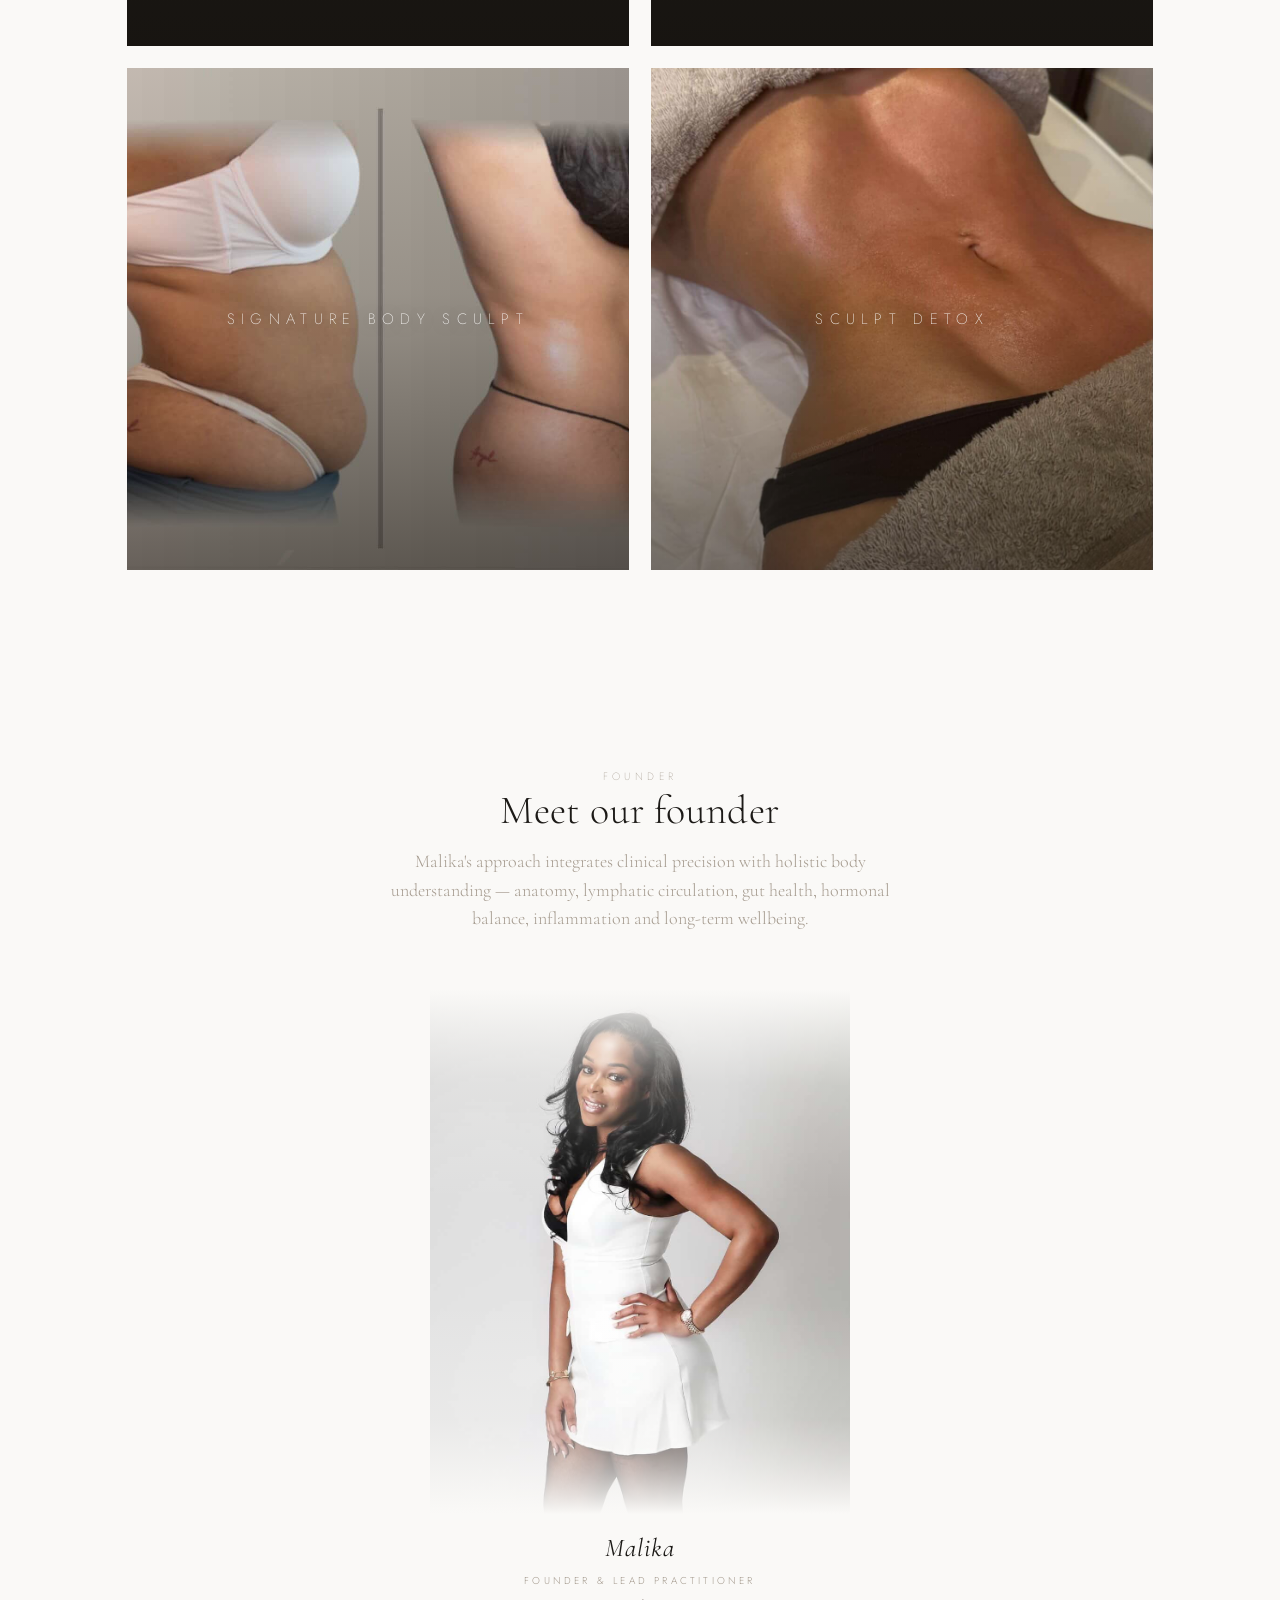
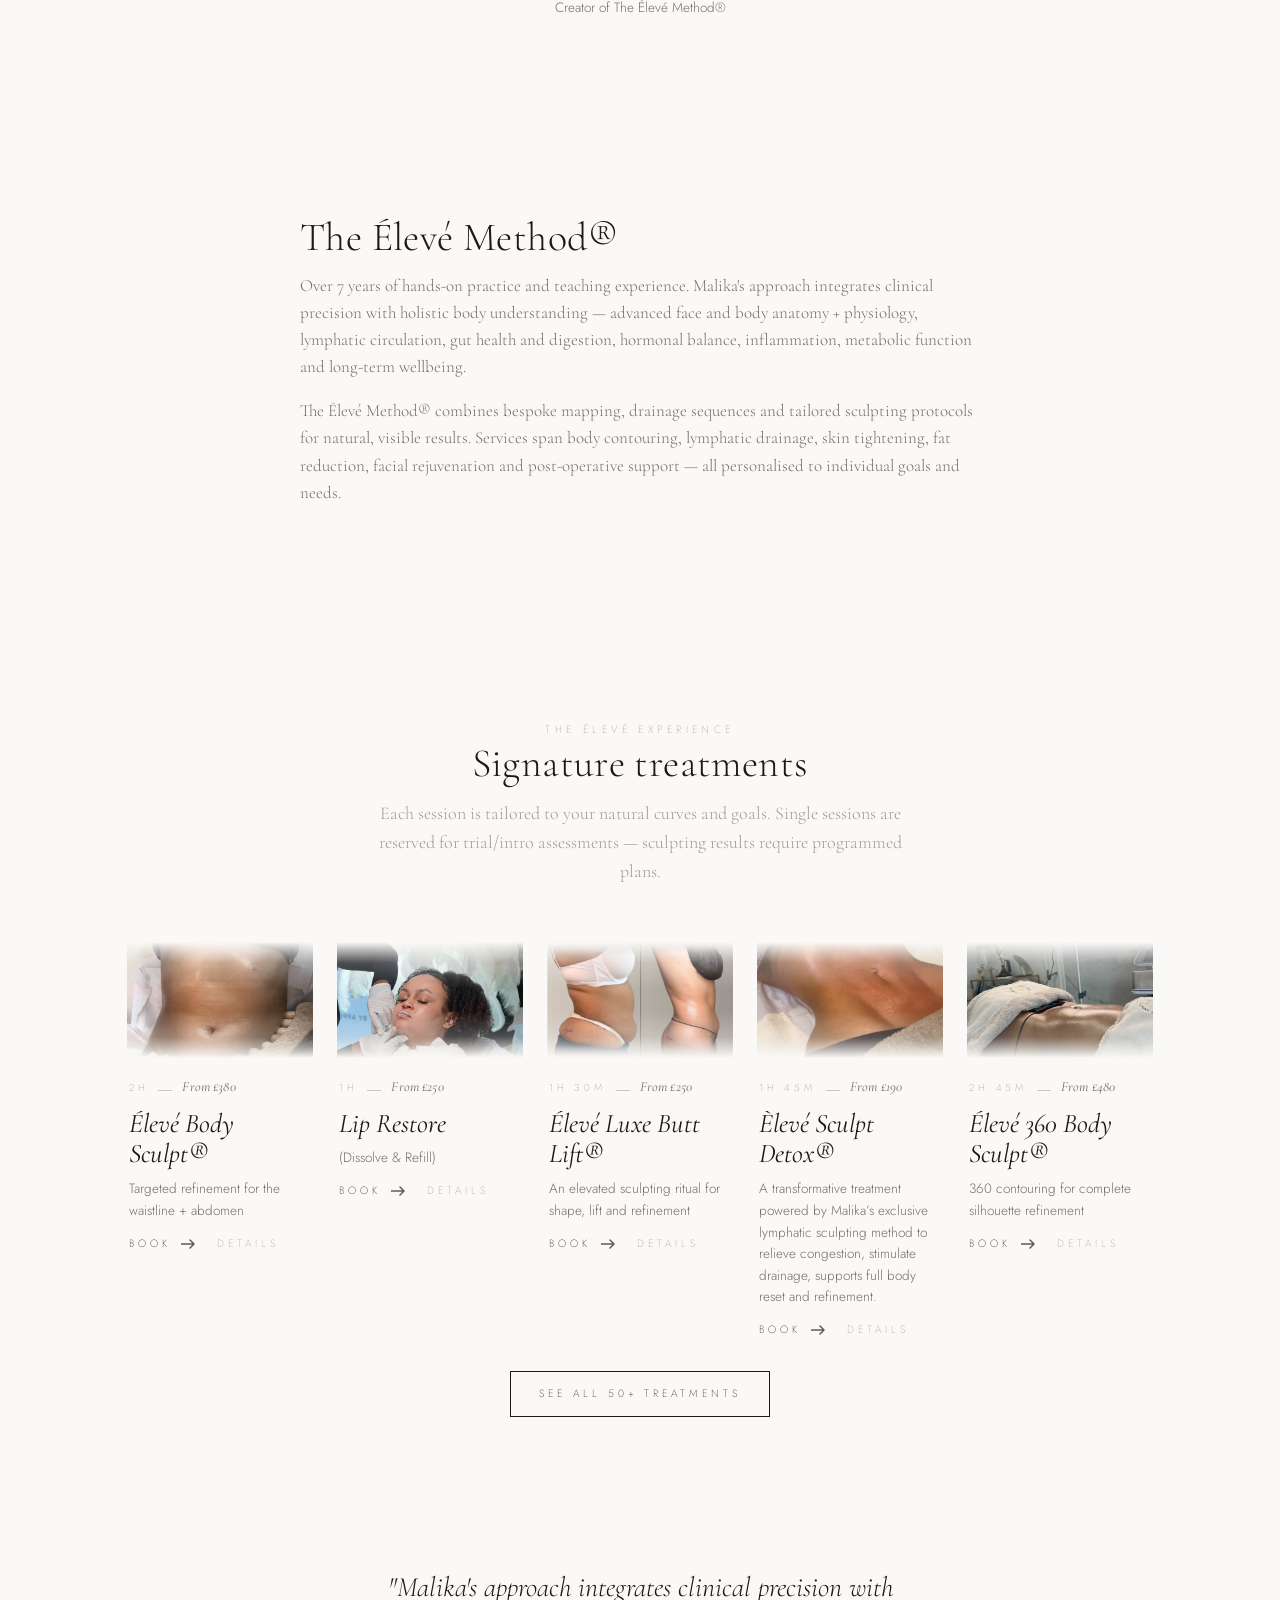
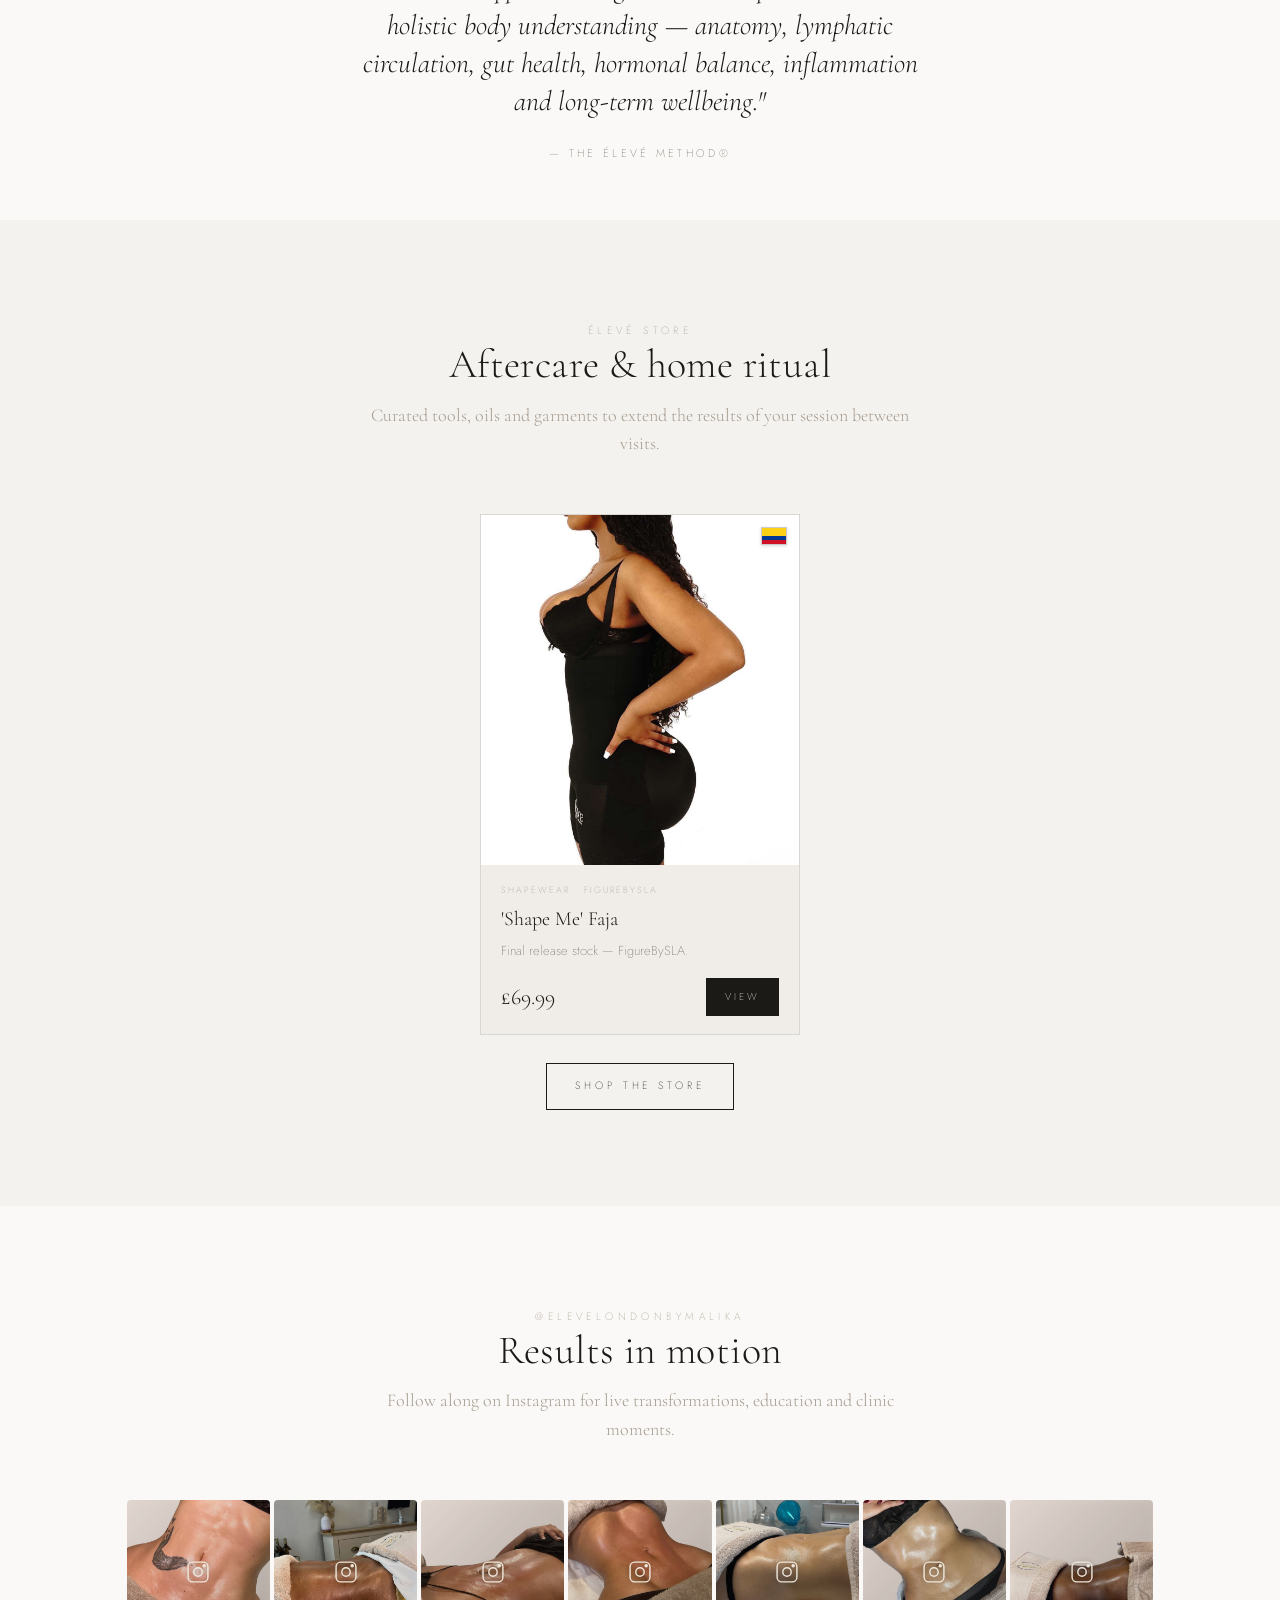
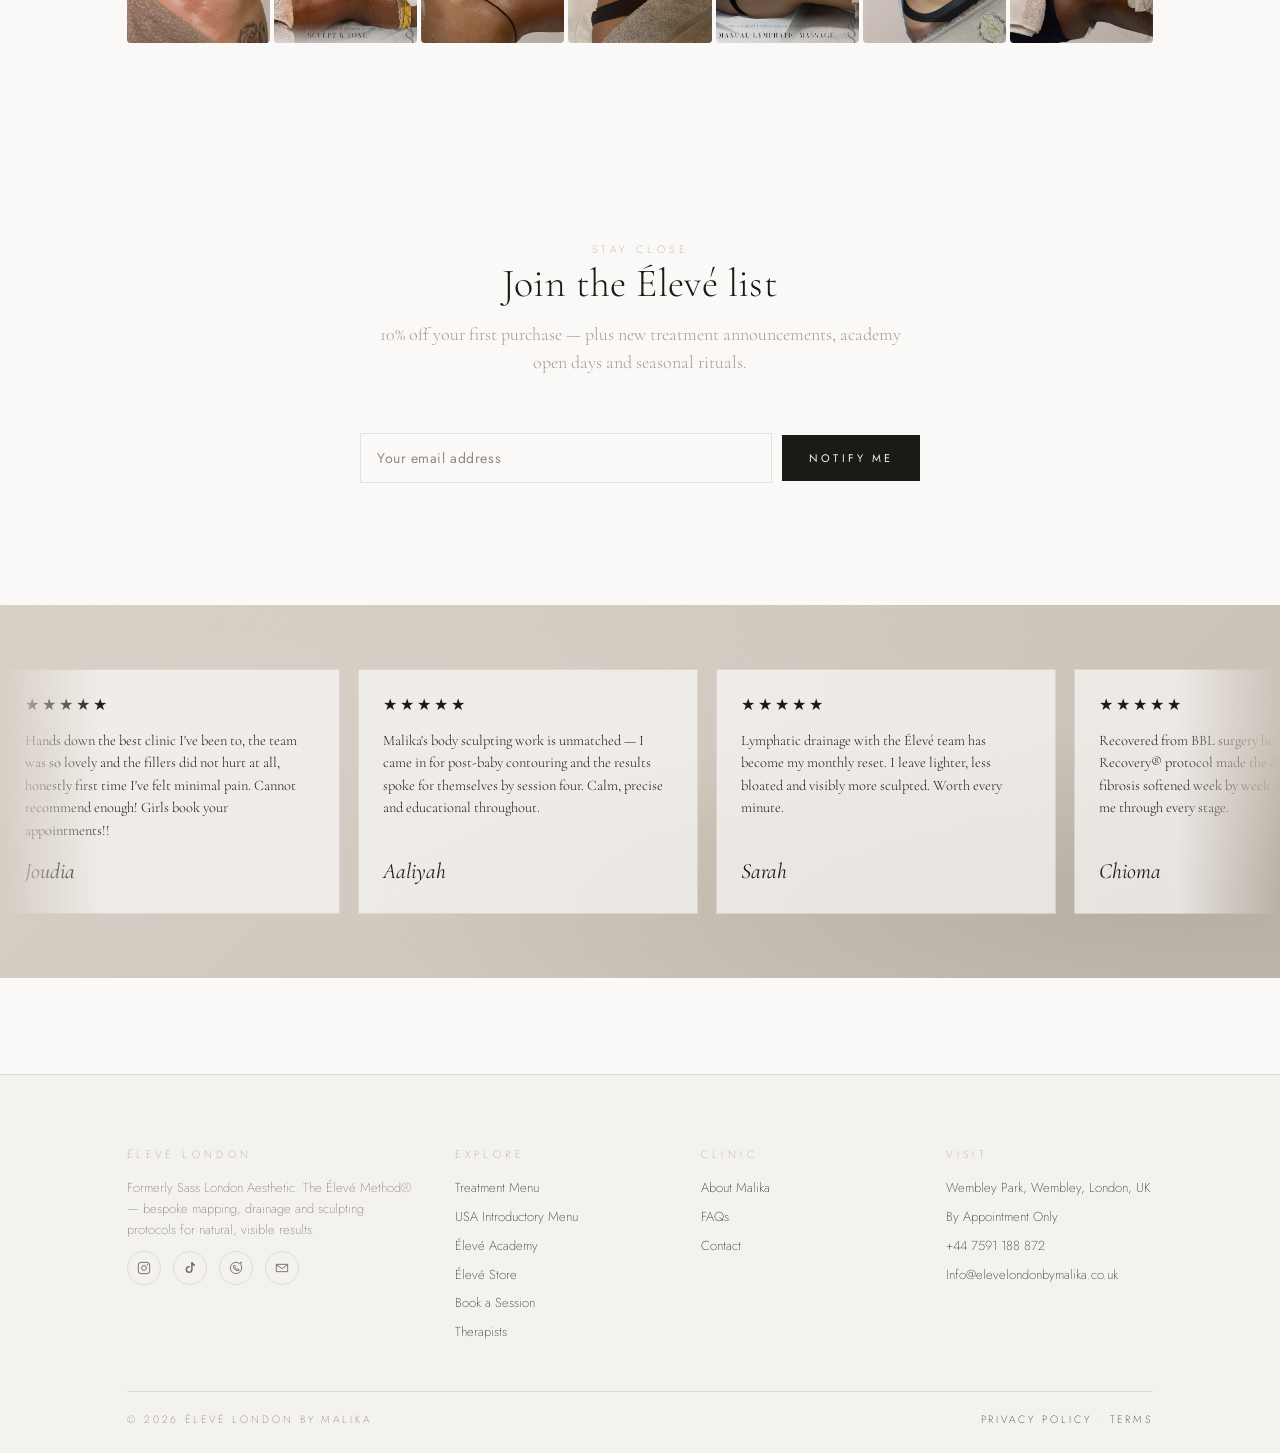
==== commit 0ac36440: "Home: revert treatment tiles — Facial Aesthetics + Body Sculpt to original images Co-Authored-By: Cl" ====
--- a/index.html
+++ b/index.html
@@ -35,11 +35,11 @@
         </div>
         <div class="treatment-tiles">
           <a class="treatment-tile" href="services.html#cat-face">
-            <img src="assets/treatments/facial-aesthetics-2.jpg" alt="Facial aesthetics treatment" loading="lazy" />
+            <img src="assets/treatments/facial-aesthetics.png" alt="Facial aesthetics treatment" loading="lazy" />
             <span class="treatment-tile__label">Facial Aesthetics</span>
           </a>
           <a class="treatment-tile" href="services.html#cat-body">
-            <img src="assets/treatments/body-sculpt-2.jpg" alt="Body sculpting treatment" loading="lazy" />
+            <img src="assets/treatments/body-sculpting.png" alt="Body sculpting treatment" loading="lazy" />
             <span class="treatment-tile__label">Body Sculpt</span>
           </a>
           <a class="treatment-tile" href="services.html#cat-body">
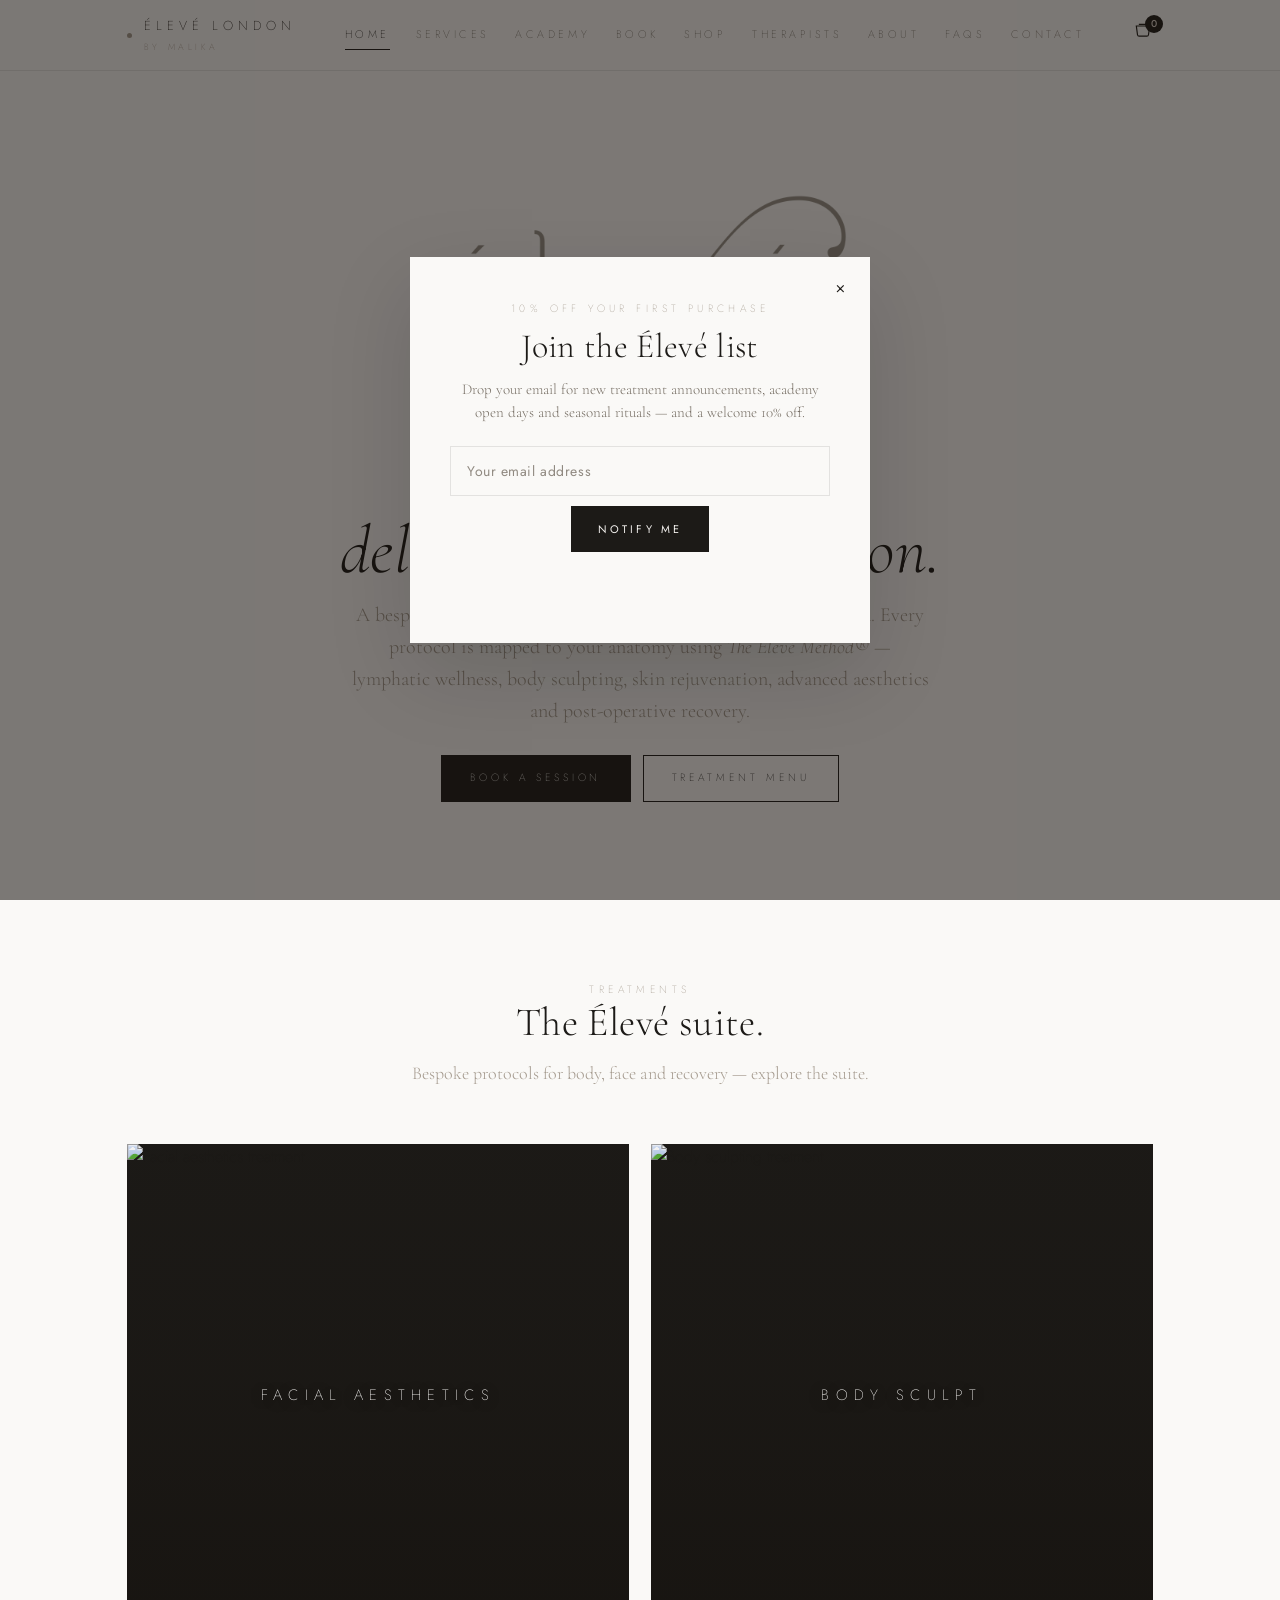
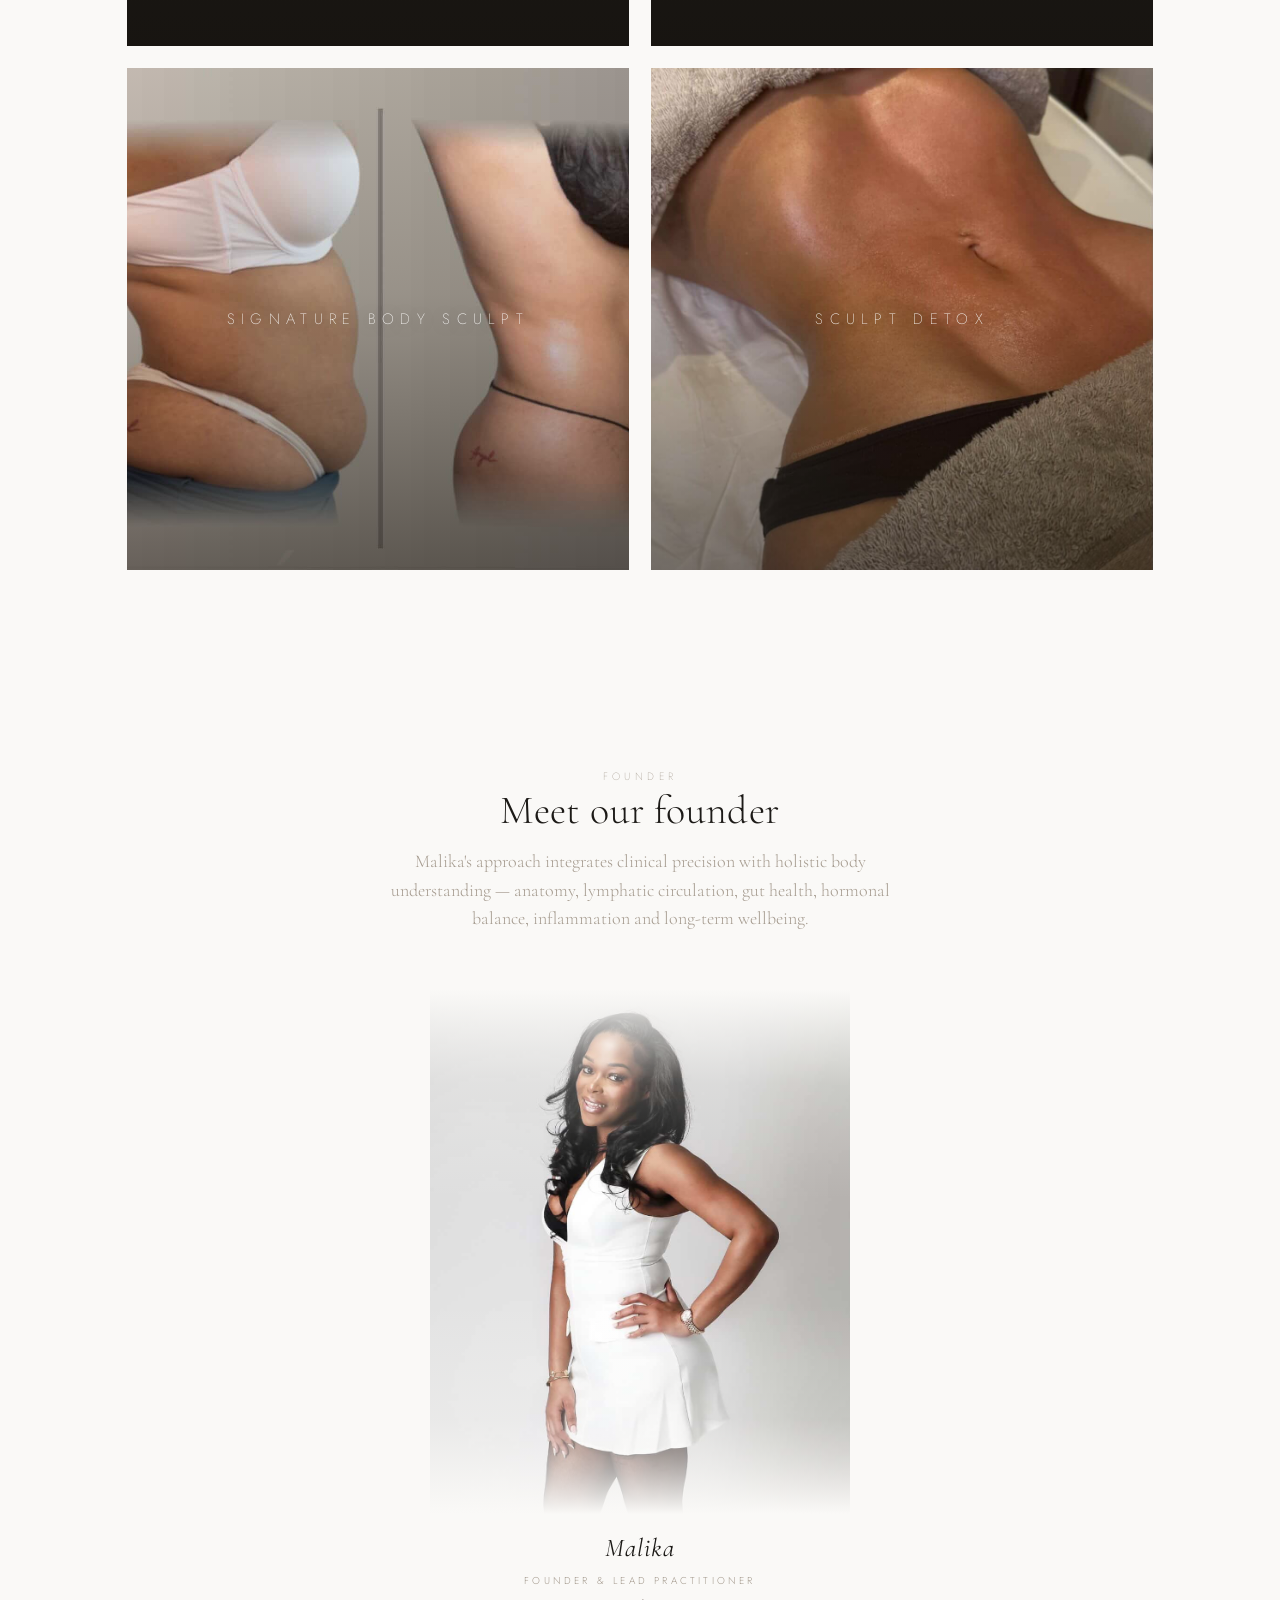
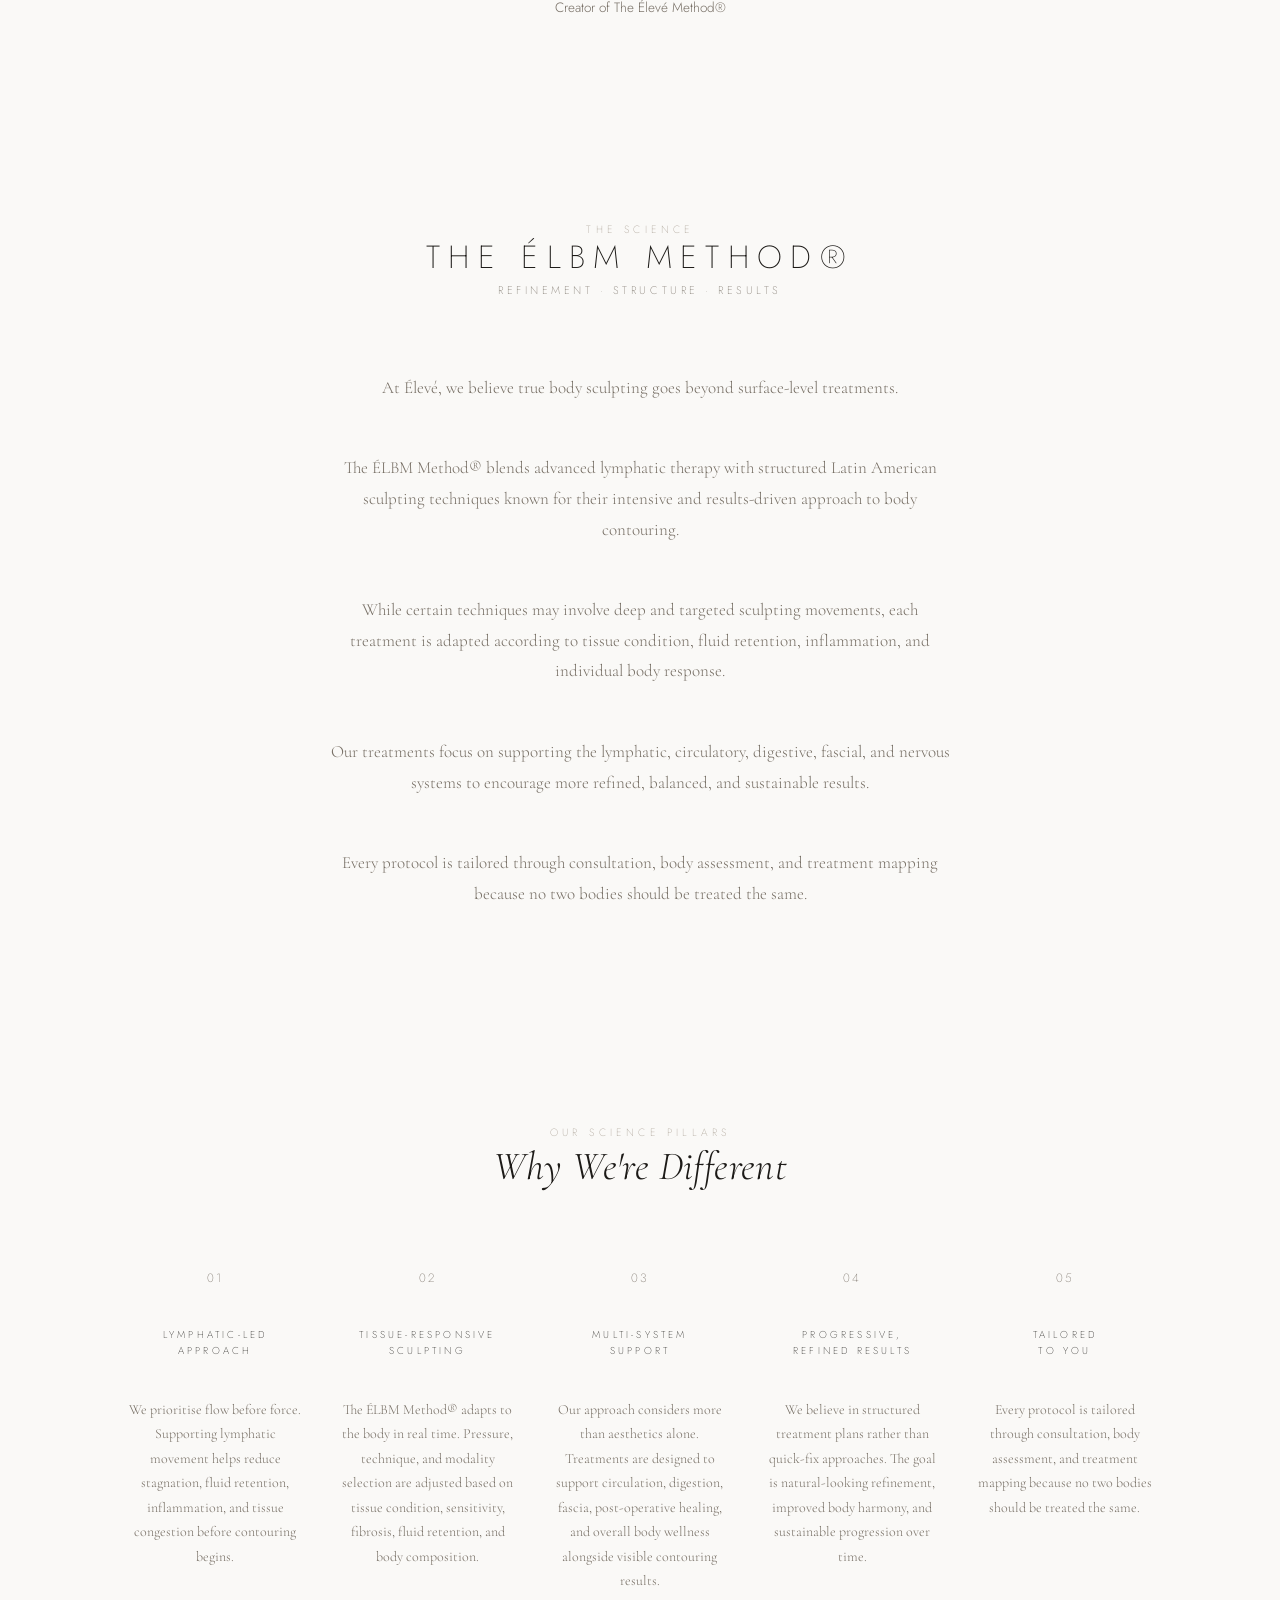
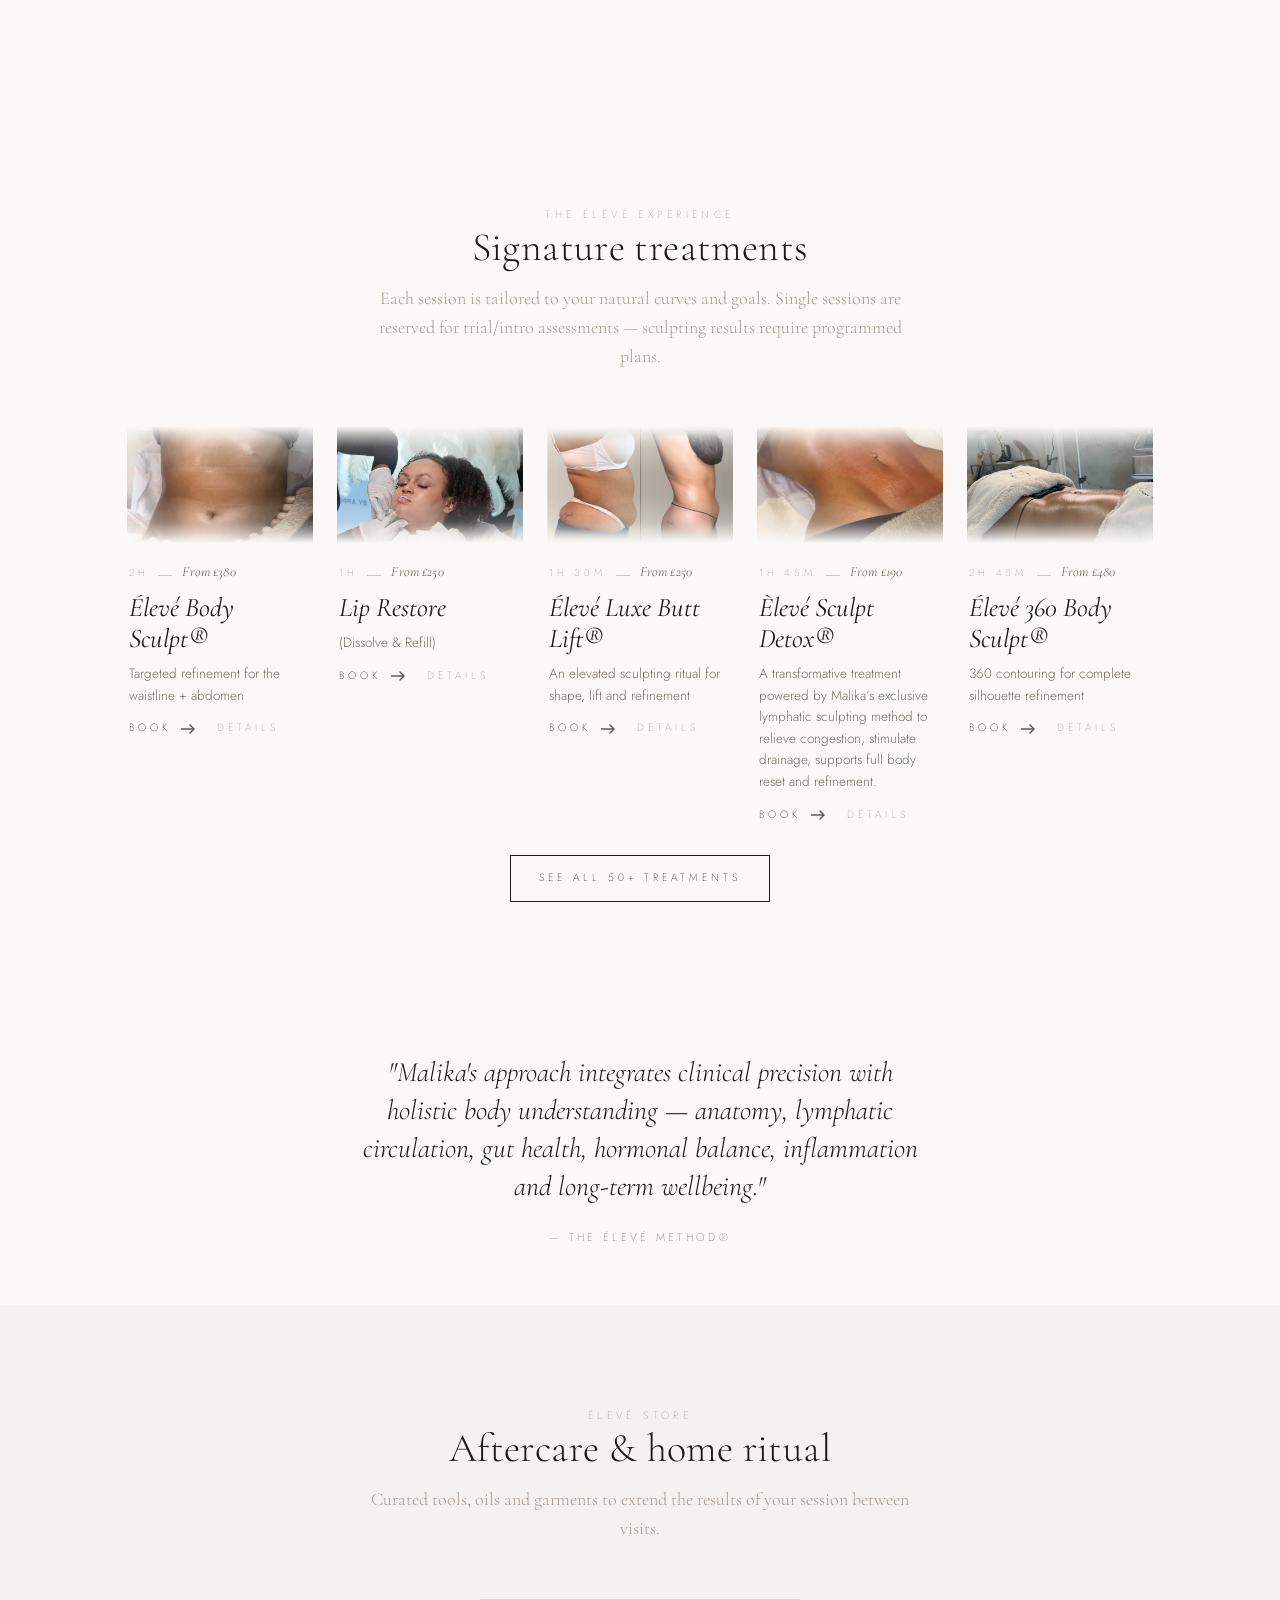
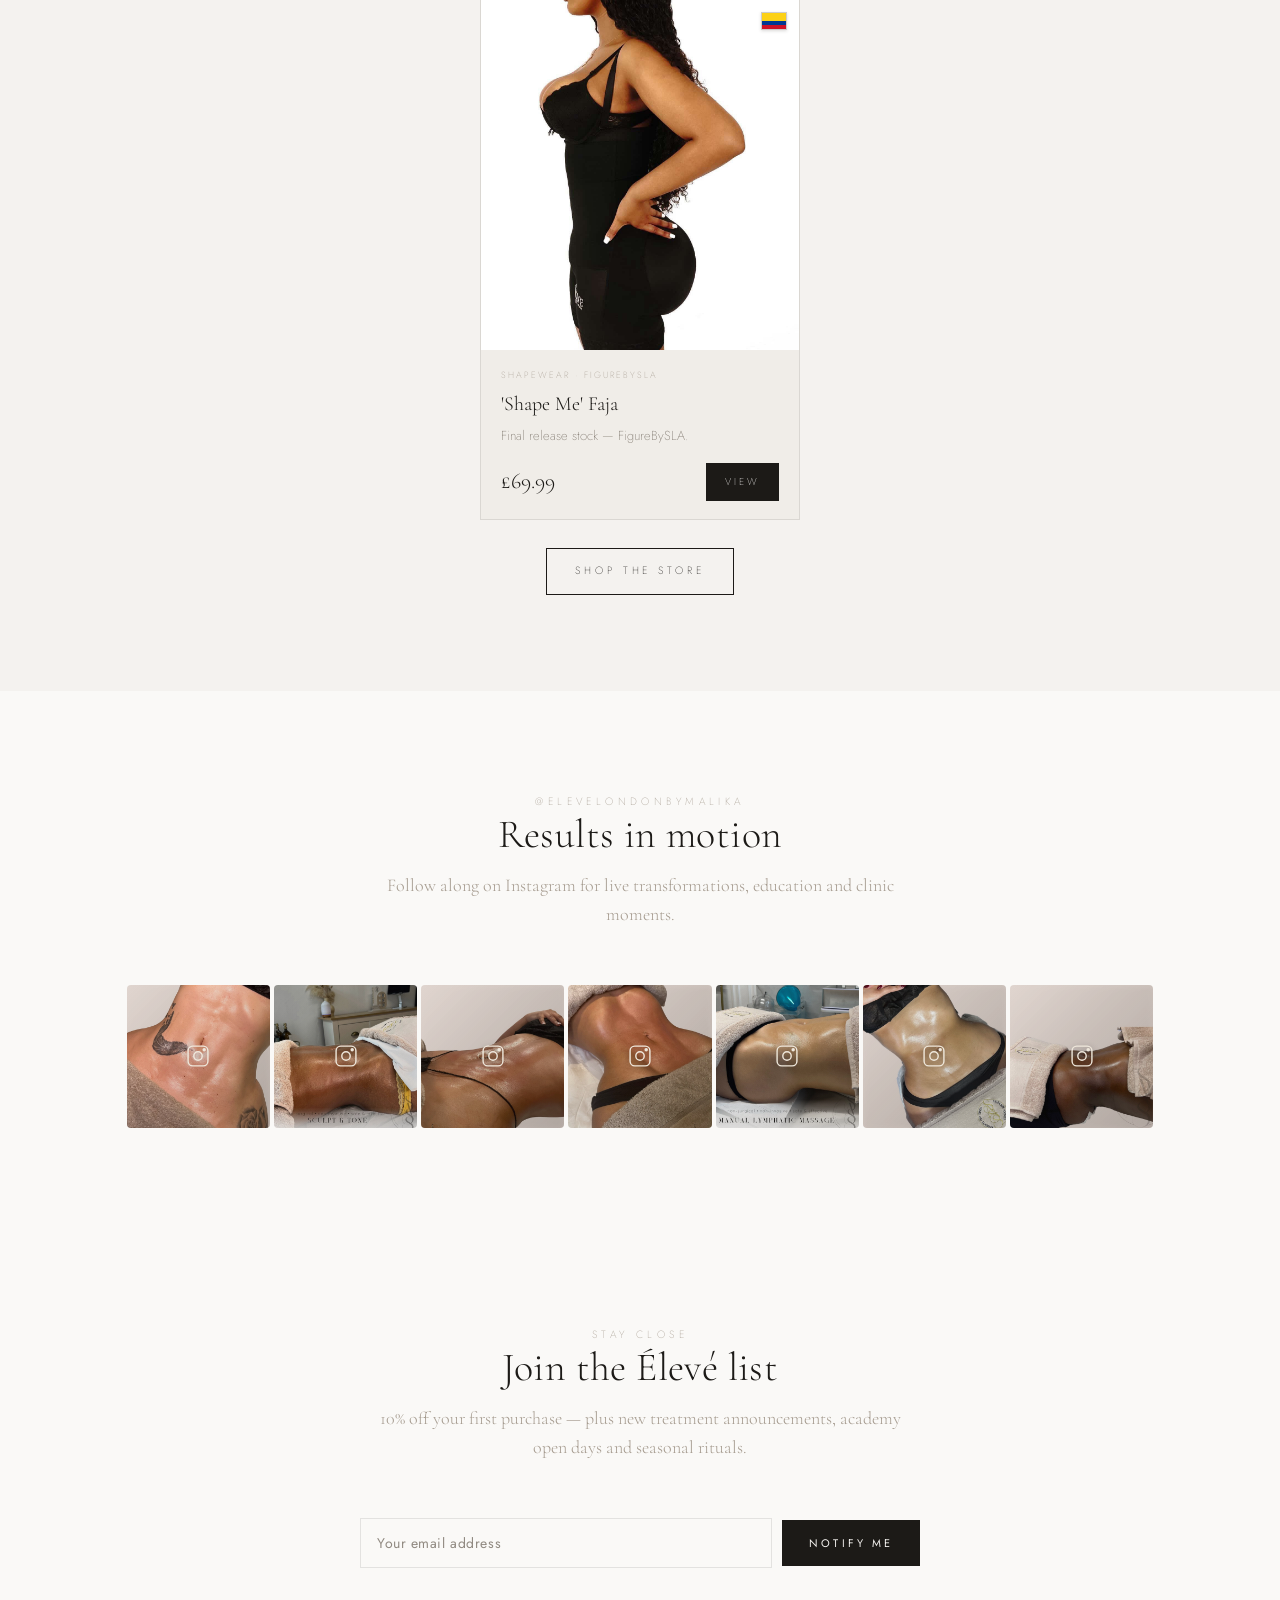
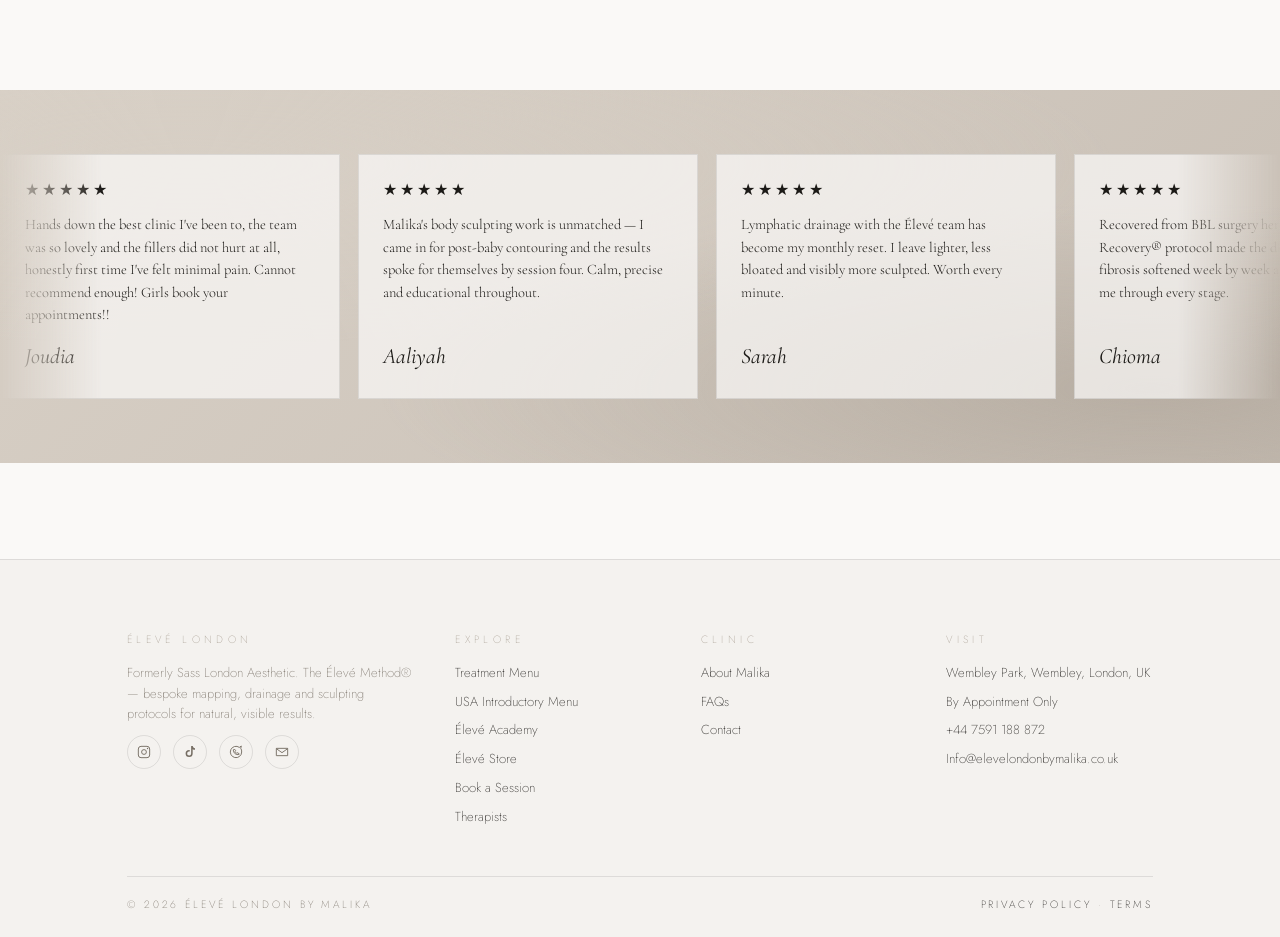
==== commit ce96ccc1: "Homepage: ÉLBM Method section with centered text + 5-column science pillars Replaces the old Élevé M" ====
--- a/index.html
+++ b/index.html
@@ -63,14 +63,56 @@
       </section>
 
       <section class="section wrap">
-        <div style="max-width: 680px; margin: 0 auto;">
-          <h2>The Élevé Method®</h2>
-          <p class="muted" style="font-family: var(--serif); font-size: 17px; line-height: 1.6; margin-top: 12px;">
-            Over 7 years of hands-on practice and teaching experience. Malika's approach integrates clinical precision with holistic body understanding — advanced face and body anatomy + physiology, lymphatic circulation, gut health and digestion, hormonal balance, inflammation, metabolic function and long-term wellbeing.
-          </p>
-          <p class="muted" style="font-family: var(--serif); font-size: 17px; line-height: 1.6; margin-top: 12px;">
-            The Élevé Method® combines bespoke mapping, drainage sequences and tailored sculpting protocols for natural, visible results. Services span body contouring, lymphatic drainage, skin tightening, fat reduction, facial rejuvenation and post-operative support — all personalised to individual goals and needs.
-          </p>
+        <div class="section-head">
+          <span class="eyebrow">The Science</span>
+          <h2 style="font-family: var(--sans); font-weight: 200; letter-spacing: 0.26em; text-transform: uppercase; font-size: clamp(20px, 2.8vw, 32px);">The ÉLBM Method®</h2>
+          <p style="font-family: var(--sans); font-weight: 200; letter-spacing: 0.32em; text-transform: uppercase; font-size: 11px; color: var(--ink-soft); margin-top: 6px;">Refinement · Structure · Results</p>
+        </div>
+        <div class="elbm-method-body">
+          <p>At Élevé, we believe true body sculpting goes beyond surface-level treatments.</p>
+          <p>The ÉLBM Method® blends advanced lymphatic therapy with structured Latin American sculpting techniques known for their intensive and results-driven approach to body contouring.</p>
+          <p>While certain techniques may involve deep and targeted sculpting movements, each treatment is adapted according to tissue condition, fluid retention, inflammation, and individual body response.</p>
+          <p>Our treatments focus on supporting the lymphatic, circulatory, digestive, fascial, and nervous systems to encourage more refined, balanced, and sustainable results.</p>
+          <p>Every protocol is tailored through consultation, body assessment, and treatment mapping because no two bodies should be treated the same.</p>
+        </div>
+      </section>
+
+      <section class="section wrap">
+        <div class="section-head">
+          <span class="eyebrow">Our Science Pillars</span>
+          <h2 style="font-family: var(--serif); font-style: italic; font-weight: 300;">Why We're Different</h2>
+        </div>
+        <div class="pillars-grid">
+          <div class="pillar">
+            <div class="pillar__icon"><span class="pillar__num">01</span></div>
+            <h3 class="pillar__title">Lymphatic-Led<br>Approach</h3>
+            <div class="pillar__rule"></div>
+            <p class="pillar__desc">We prioritise flow before force. Supporting lymphatic movement helps reduce stagnation, fluid retention, inflammation, and tissue congestion before contouring begins.</p>
+          </div>
+          <div class="pillar">
+            <div class="pillar__icon"><span class="pillar__num">02</span></div>
+            <h3 class="pillar__title">Tissue-Responsive<br>Sculpting</h3>
+            <div class="pillar__rule"></div>
+            <p class="pillar__desc">The ÉLBM Method® adapts to the body in real time. Pressure, technique, and modality selection are adjusted based on tissue condition, sensitivity, fibrosis, fluid retention, and body composition.</p>
+          </div>
+          <div class="pillar">
+            <div class="pillar__icon"><span class="pillar__num">03</span></div>
+            <h3 class="pillar__title">Multi-System<br>Support</h3>
+            <div class="pillar__rule"></div>
+            <p class="pillar__desc">Our approach considers more than aesthetics alone. Treatments are designed to support circulation, digestion, fascia, post-operative healing, and overall body wellness alongside visible contouring results.</p>
+          </div>
+          <div class="pillar">
+            <div class="pillar__icon"><span class="pillar__num">04</span></div>
+            <h3 class="pillar__title">Progressive,<br>Refined Results</h3>
+            <div class="pillar__rule"></div>
+            <p class="pillar__desc">We believe in structured treatment plans rather than quick-fix approaches. The goal is natural-looking refinement, improved body harmony, and sustainable progression over time.</p>
+          </div>
+          <div class="pillar">
+            <div class="pillar__icon"><span class="pillar__num">05</span></div>
+            <h3 class="pillar__title">Tailored<br>To You</h3>
+            <div class="pillar__rule"></div>
+            <p class="pillar__desc">Every protocol is tailored through consultation, body assessment, and treatment mapping because no two bodies should be treated the same.</p>
+          </div>
         </div>
       </section>
 
--- a/styles.css
+++ b/styles.css
@@ -1449,7 +1449,160 @@
 .team-list {
   display: flex;
   flex-direction: column;
-  gap: clamp(48px, 7vw, 88px);
+  gap: clamp(24px, 4vw, 40px);
+}
+
+/* ÉLBM Method section */
+.elbm-method-body {
+  max-width: 620px;
+  margin: clamp(24px, 4vw, 40px) auto 0;
+  text-align: center;
+  display: flex;
+  flex-direction: column;
+  gap: 16px;
+}
+.elbm-method-body p {
+  font-family: var(--serif);
+  font-size: clamp(15px, 1.5vw, 17px);
+  line-height: 1.8;
+  color: var(--ink-soft);
+}
+
+/* Science pillars */
+.pillars-grid {
+  display: grid;
+  grid-template-columns: repeat(5, minmax(0, 1fr));
+  gap: clamp(28px, 4vw, 48px) clamp(20px, 3vw, 36px);
+  margin-top: clamp(36px, 5vw, 56px);
+}
+.pillar {
+  display: flex;
+  flex-direction: column;
+  align-items: center;
+  text-align: center;
+  gap: 10px;
+}
+.pillar__icon {
+  width: 68px;
+  height: 68px;
+  border-radius: 50%;
+  border: 1px solid var(--border);
+  display: flex;
+  align-items: center;
+  justify-content: center;
+  flex-shrink: 0;
+}
+.pillar__num {
+  font-family: var(--sans);
+  font-size: 12px;
+  font-weight: 200;
+  letter-spacing: 0.18em;
+  color: var(--ink-soft);
+}
+.pillar__title {
+  font-family: var(--sans);
+  font-size: 10px;
+  font-weight: 200;
+  letter-spacing: 0.32em;
+  text-transform: uppercase;
+  color: var(--ink);
+  margin: 4px 0 0;
+  line-height: 1.6;
+}
+.pillar__rule {
+  width: 24px;
+  height: 1px;
+  background: var(--border);
+  flex-shrink: 0;
+  margin: 2px 0;
+}
+.pillar__desc {
+  font-family: var(--serif);
+  font-size: clamp(13px, 1.2vw, 14px);
+  line-height: 1.75;
+  color: var(--ink-soft);
+}
+@media (max-width: 900px) {
+  .pillars-grid { grid-template-columns: repeat(3, minmax(0, 1fr)); }
+}
+@media (max-width: 600px) {
+  .pillars-grid { grid-template-columns: repeat(2, minmax(0, 1fr)); }
+}
+
+/* ====== Therapist hero (full-bleed photo + overlay text) ====== */
+.therapist-hero {
+  position: relative;
+  min-height: clamp(560px, 78vh, 860px);
+  overflow: hidden;
+  background: var(--bg-cream);
+  display: flex;
+  align-items: center;
+}
+
+.therapist-hero__photo {
+  position: absolute;
+  inset: 0;
+  width: 100%;
+  height: 100%;
+  object-fit: cover;
+  object-position: right top;
+}
+
+.therapist-hero__overlay {
+  position: absolute;
+  inset: 0;
+  background: linear-gradient(
+    100deg,
+    rgba(250, 249, 247, 0.97) 0%,
+    rgba(250, 249, 247, 0.88) 32%,
+    rgba(250, 249, 247, 0.52) 56%,
+    rgba(250, 249, 247, 0.0) 78%
+  );
+  pointer-events: none;
+}
+
+.therapist-hero__content {
+  position: relative;
+  z-index: 2;
+  width: min(540px, 56%);
+  padding: clamp(48px, 7vw, 88px) 0 clamp(48px, 7vw, 88px) var(--gutter);
+  display: flex;
+  flex-direction: column;
+  gap: 12px;
+}
+
+.therapist-hero__name {
+  font-family: var(--serif);
+  font-style: italic;
+  font-weight: 300;
+  font-size: clamp(36px, 5vw, 64px);
+  line-height: 1.05;
+  color: var(--ink);
+  margin: 4px 0 0;
+}
+
+@media (max-width: 720px) {
+  .therapist-hero {
+    min-height: 92svh;
+    min-height: 92vh;
+    align-items: flex-end;
+  }
+  .therapist-hero__photo {
+    object-position: center 15%;
+  }
+  .therapist-hero__overlay {
+    background: linear-gradient(
+      180deg,
+      rgba(250, 249, 247, 0.0) 0%,
+      rgba(250, 249, 247, 0.12) 48%,
+      rgba(250, 249, 247, 0.72) 66%,
+      rgba(250, 249, 247, 0.94) 100%
+    );
+  }
+  .therapist-hero__content {
+    width: 100%;
+    padding: 32px var(--gutter) 48px;
+  }
 }
 .about-practitioner {
   display: grid;
